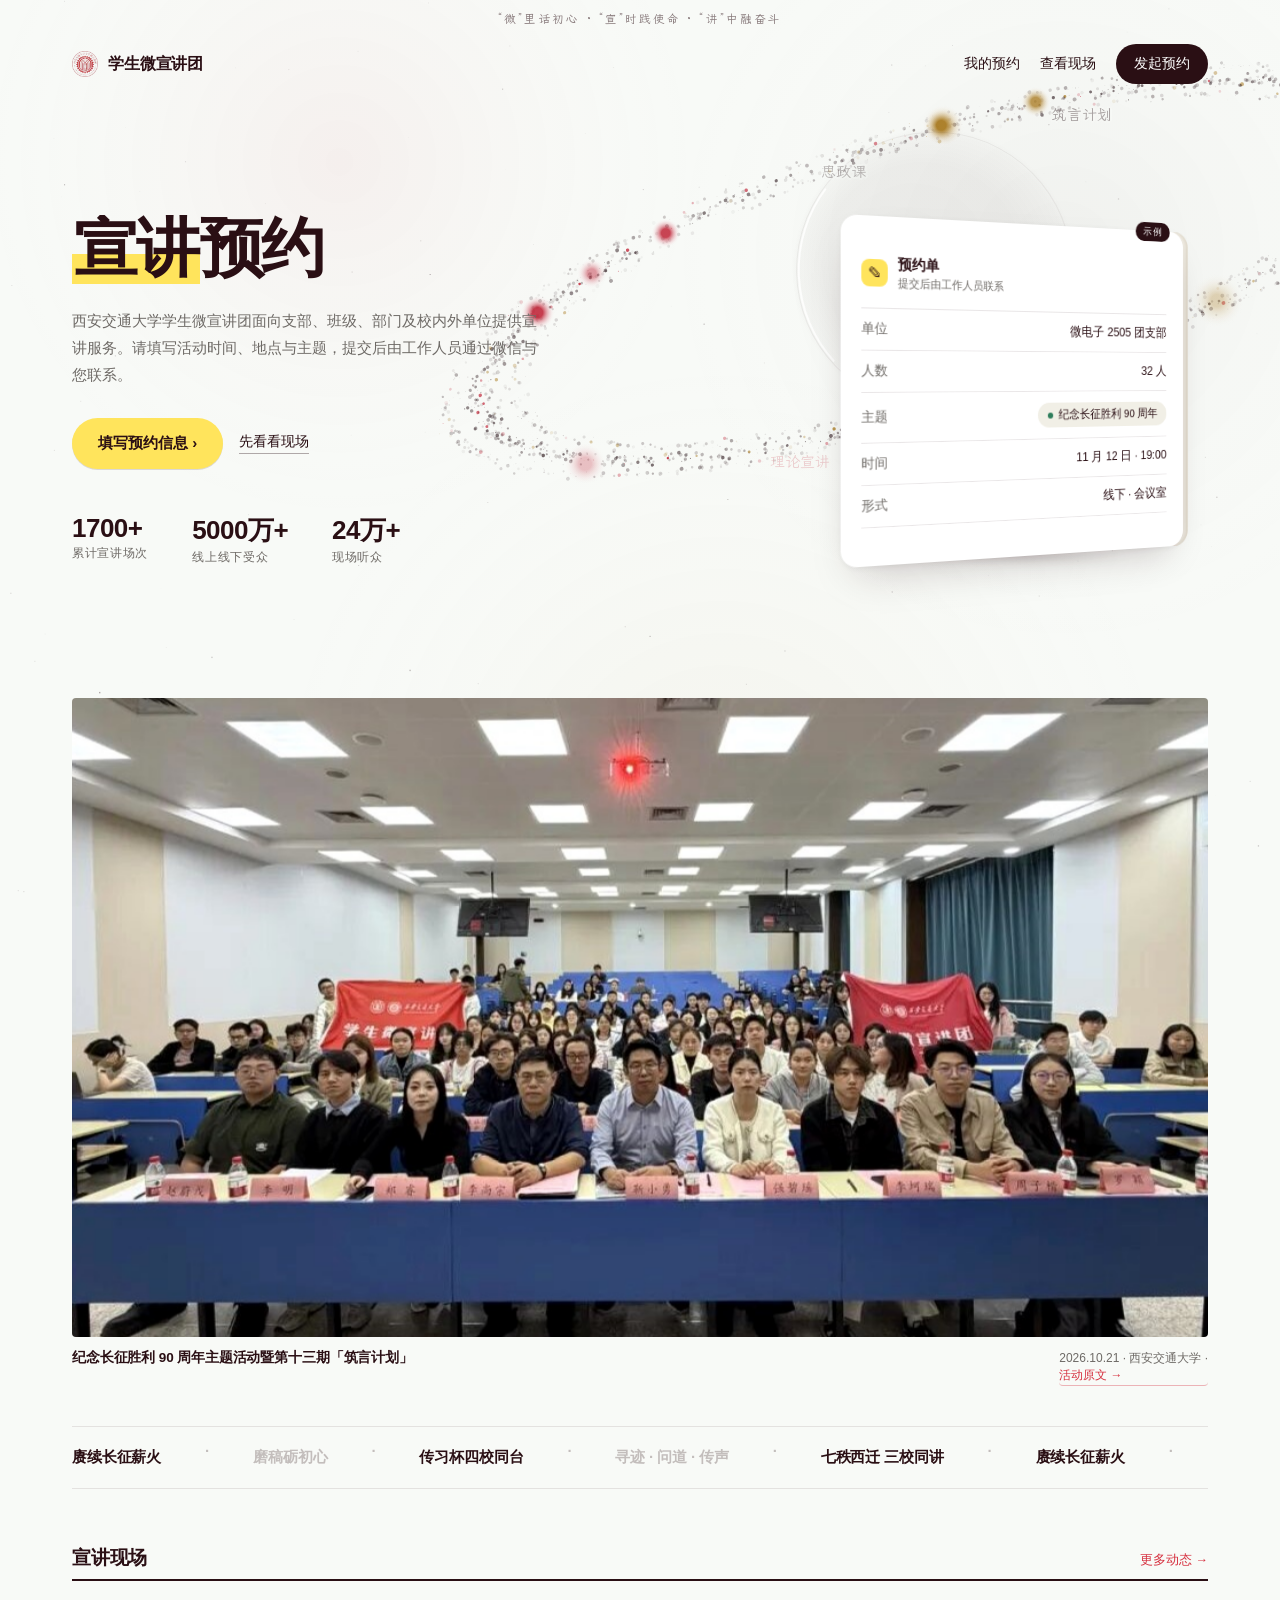
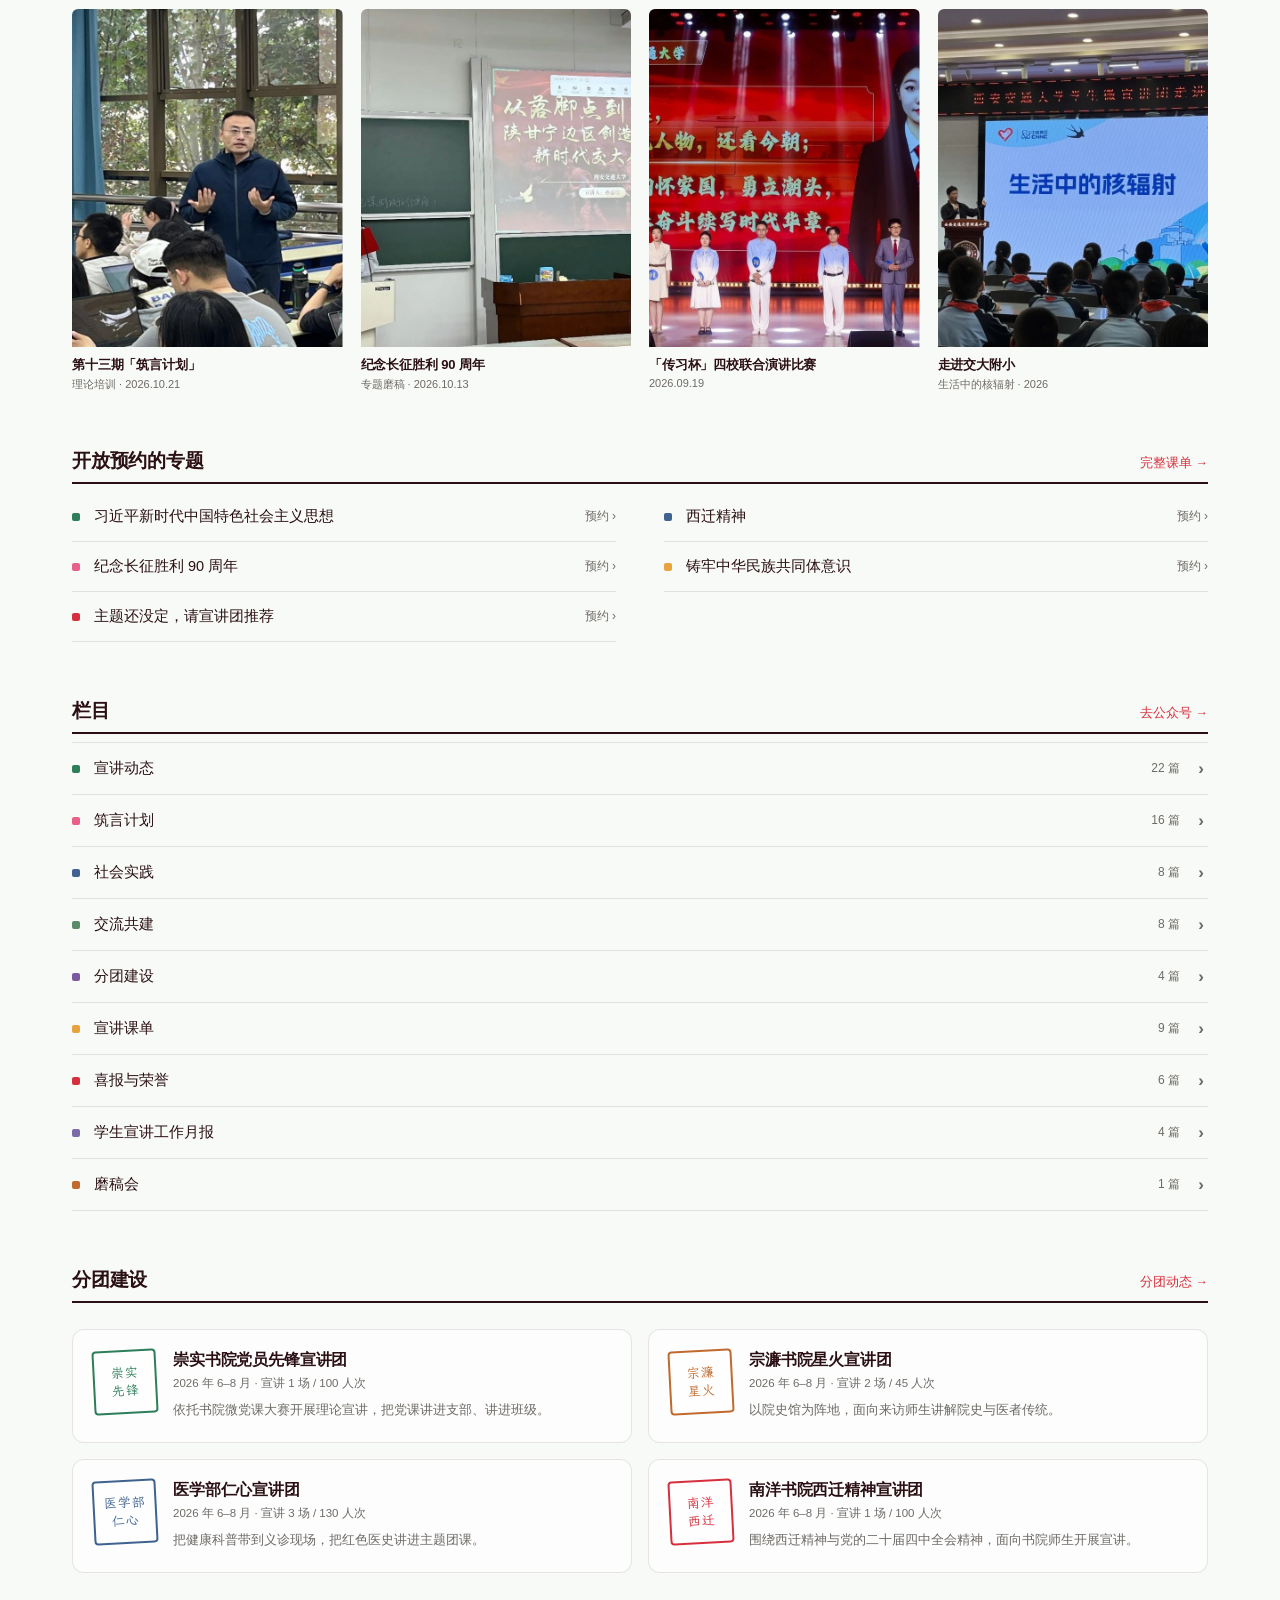
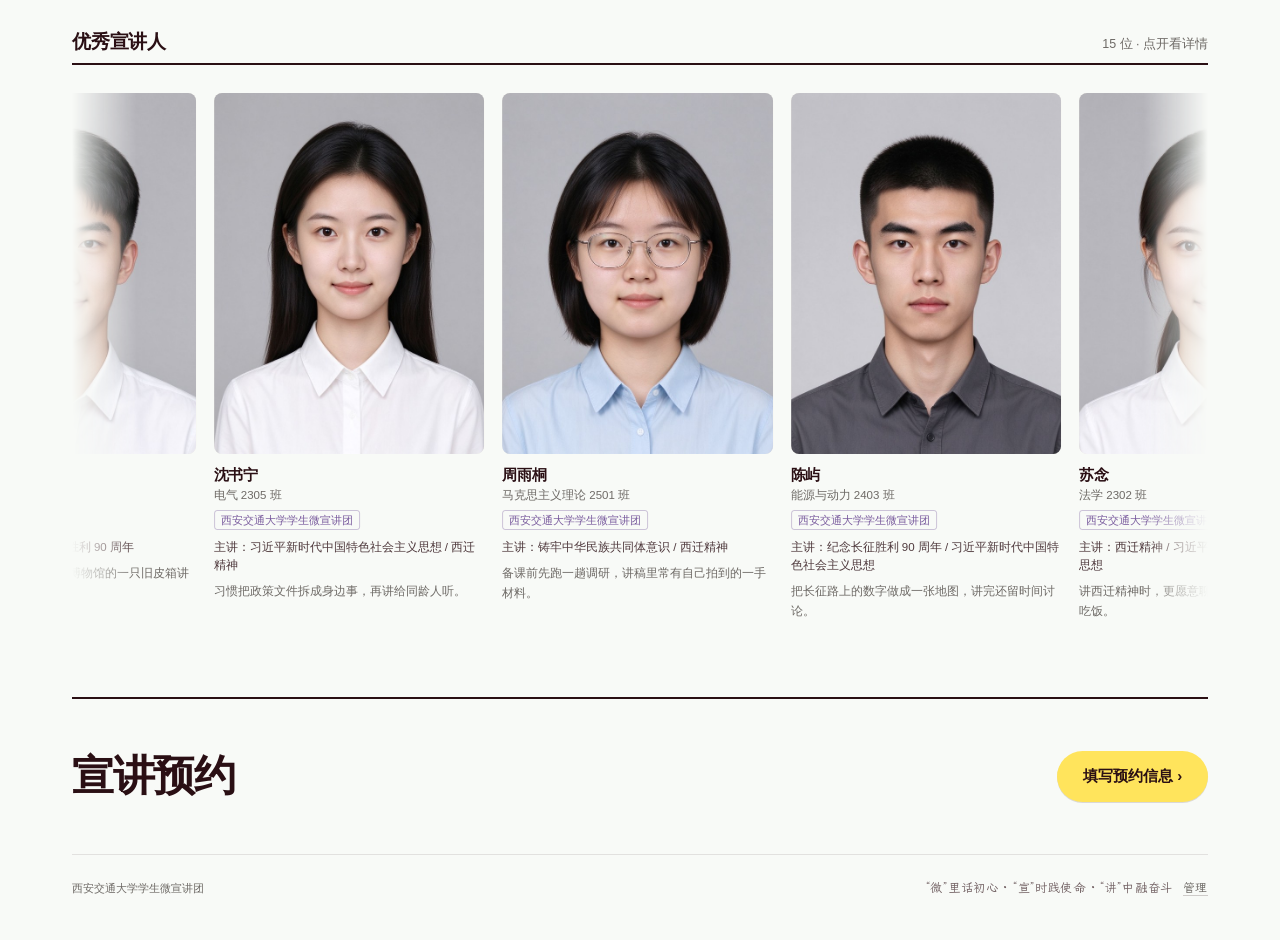
==== index.html @ e6eabc06 "标题“宣讲”加荧光笔；数据换成成立以来：1700+场/5000万+人次/24万+现场" ====
<!DOCTYPE html>
<html lang="zh-CN">
<head>
<meta charset="utf-8">
<meta name="viewport" content="width=device-width,initial-scale=1,viewport-fit=cover">
<meta http-equiv="Cache-Control" content="no-cache, no-store, must-revalidate">
<meta http-equiv="Pragma" content="no-cache">
<title>学生微宣讲团 · 预约宣讲</title>
<meta name="description" content="西安交通大学学生微宣讲团宣讲预约。面向支部、班级、部门及校内外单位提供宣讲服务。">
<style>
@font-face{font-family:'LXGW';src:url('assets/fonts/lxgw-subset.woff2') format('woff2');font-display:swap}
:root{
  --bg:#F8FAF7; --ink:#2A0F14; --muted:#6E6A66; --line:rgba(42,15,20,.10);
  --mark:#FFE45C; --accent:#D6303F; --card:#FFFFFF;
  --sans:"HarmonyOS Sans SC","PingFang SC","Microsoft YaHei",sans-serif;
  --serif:'LXGW',"Source Han Serif SC",serif;
}
*{box-sizing:border-box;margin:0;padding:0}
html{-webkit-text-size-adjust:100%}
body{
  background:var(--bg);color:var(--ink);font-family:var(--sans);-webkit-font-smoothing:antialiased;overflow-x:hidden;
}
a{color:inherit}
.wrap{max-width:1200px;margin:0 auto;padding:0 32px}
button{font-family:inherit}

/* ── 顶栏 ── */
.topline{display:flex;justify-content:center;padding:12px 0 0;font-family:var(--serif);
  font-size:11.5px;letter-spacing:.18em;color:rgba(42,15,20,.55)}
.nav{display:flex;align-items:center;gap:30px;padding:18px 0 22px}
.brand{display:flex;align-items:center;gap:10px;font-size:16px;font-weight:700;letter-spacing:-.01em}
.brand img{width:26px;height:26px}
.links{display:flex;gap:22px;font-size:13.5px}
.links a{display:flex;align-items:center;gap:7px;text-decoration:none;opacity:.86;transition:opacity .2s}
.links a:hover{opacity:1}
.links i{width:9px;height:9px;border-radius:2px;display:block}
.c1 i{background:#2E7D5B}.c2 i{background:#3F628F}.c3 i{background:#E85F8A}.c4 i{background:#E8A33F}
.nav .right{margin-left:auto;display:flex;align-items:center;gap:20px}
.nav .right a{font-size:13.5px;text-decoration:none}
.nav .mine{border:0;background:none;font-size:13.5px;cursor:pointer;padding:0;color:var(--ink)}
.nav .book{background:var(--ink);color:#fff;padding:11px 18px;border-radius:999px;font-weight:500;border:0;font-size:13.5px;cursor:pointer}

/* ── 首屏 ── */
.hero{display:grid;grid-template-columns:1fr 372px;gap:60px;align-items:center;padding:34px 0 24px;min-height:62vh}
h1{font-size:64px;line-height:1.06;font-weight:700;letter-spacing:-.035em}
h1 mark{background:linear-gradient(180deg,transparent 58%,var(--mark) 58%);color:inherit;padding:0 2px}
.lede{margin-top:24px;font-size:15px;line-height:1.8;color:var(--muted);max-width:31em}
.acts{display:flex;align-items:center;gap:16px;margin-top:30px}
.btn-p{background:var(--mark);color:var(--ink);border:0;font-size:15px;font-weight:600;padding:16px 26px;border-radius:999px;cursor:pointer;box-shadow:0 1px 0 rgba(42,15,20,.14);transition:transform .2s,box-shadow .2s}
.btn-p:hover{transform:translateY(-1px);box-shadow:0 6px 16px -8px rgba(42,15,20,.5)}
.btn-s{font-size:14px;text-decoration:none;border-bottom:1px solid rgba(42,15,20,.35);padding-bottom:2px}
.stats{display:flex;gap:44px;margin-top:44px}
.stats b{display:block;font-size:26px;font-weight:700;letter-spacing:-.02em;font-variant-numeric:tabular-nums}
.stats span{display:block;font-size:11.5px;color:var(--muted);letter-spacing:.06em;margin-top:2px}

/* 示例预约单：360° 翻面 */
.ticket-stage{position:relative;perspective:1200px;perspective-origin:50% 45%;height:332px;cursor:grab;user-select:none;-webkit-user-select:none;touch-action:pan-y}
.ticket-stage::after{content:'';position:absolute;left:10%;right:10%;bottom:-12px;height:24px;border-radius:50%;
  background:radial-gradient(50% 50% at 50% 50%, rgba(42,15,20,.16), rgba(42,15,20,0) 72%);
  filter:blur(4px);z-index:-1;animation:shadow-breathe 6s ease-in-out infinite}
@keyframes shadow-breathe{0%,100%{transform:scaleX(1);opacity:.75}50%{transform:scaleX(.9);opacity:.55}}
.flip{position:relative;width:100%;height:100%;transform-style:preserve-3d;will-change:transform;
  animation:none}
@keyframes spin{
  from{transform:rotateY(0deg)}
  to{transform:rotateY(360deg)}
}
.ticket{background:var(--card);border-radius:16px;padding:20px;box-shadow:0 18px 40px -18px rgba(42,15,20,.28),0 2px 6px rgba(42,15,20,.06),2px 0 0 #F1EDE4,4px 0 0 #EAE5DA,6px 0 0 #E3DDD0;transform:rotate(-1.2deg);animation:float 6s ease-in-out infinite;position:relative}
.flip .ticket.face{position:absolute;inset:0;height:100%;display:flex;flex-direction:column;justify-content:center;
  transform:none;animation:none;overflow:visible;backface-visibility:hidden;-webkit-backface-visibility:hidden}
.flip .face.front{transform:rotateY(0deg) translateZ(1px)}
.flip .face.back{transform:rotateY(180deg) translateZ(1px);padding-bottom:0}
.flip .face.back .hd .dot{background:#E7F1EA;color:#2F6047}
.namecard{display:flex;gap:15px;align-items:center;margin-top:14px}
.namecard .nphoto{width:100px;height:132px;border-radius:4px;flex:none;background:#EDEAE1 url('assets/img/speakers/s01.jpg') center/cover no-repeat;box-shadow:0 0 0 1px rgba(42,15,20,.08)}
.namecard .ninfo{min-width:0}
.namecard .ninfo b{display:block;font-size:21px;font-weight:700;letter-spacing:-.01em}
.namecard .ninfo em{display:block;font-style:normal;font-size:11px;color:var(--muted);margin-top:5px;line-height:1.5}
.namecard .ninfo .mj{display:block;font-size:11px;color:var(--muted);margin-top:2px}
.namecard .ninfo .nt{font-size:11.5px;line-height:1.6;margin-top:9px;color:var(--ink);opacity:.8}
.namecard .ninfo .nw{font-size:11px;color:var(--accent);margin-top:7px;letter-spacing:.02em}
@keyframes float{0%,100%{transform:rotate(-1.2deg) translateY(0)}50%{transform:rotate(-1.2deg) translateY(-9px)}}
.ticket .badge{position:absolute;top:-9px;right:16px;background:var(--ink);color:#fff;font-size:10px;letter-spacing:.14em;padding:3px 9px;border-radius:999px}
.ticket .hd{display:flex;align-items:center;gap:10px}
.ticket .hd .dot{width:26px;height:26px;border-radius:8px;background:var(--mark);display:flex;align-items:center;justify-content:center;font-size:13px}
.ticket .hd b{font-size:14px;font-weight:600}
.ticket .hd em{font-style:normal;font-size:10.5px;color:var(--muted);display:block;margin-top:2px}
.tk{display:flex;align-items:center;justify-content:space-between;padding:11px 0;border-bottom:1px solid var(--line);font-size:12.5px}
.hd + .tk{margin-top:16px;border-top:1px solid var(--line)}
.tk .k{color:var(--muted);width:56px;flex:none}
.tk .v{flex:1;display:flex;justify-content:flex-end;text-align:right}
.chip{display:inline-flex;align-items:center;gap:6px;background:#F1EFE6;border-radius:999px;padding:5px 11px;font-size:11.5px}
.chip i{width:6px;height:6px;border-radius:50%;background:#2E7D5B}

/* ── 合照大图 ── */
.cover{margin:34px 0 0;position:relative}
.cover a{display:block;text-decoration:none;color:inherit;position:relative;cursor:pointer;overflow:hidden;border-radius:4px;transform:translateZ(0)}
.cover img{width:100%;aspect-ratio:16/9;object-fit:cover;display:block;border-radius:4px;background:#e9ece8;transition:opacity .25s}
.cover a:hover img{opacity:.94}
.cover .cap{display:flex;justify-content:space-between;align-items:baseline;gap:16px;margin-top:12px;font-size:12px;color:var(--muted)}
.cover .cap b{font-size:13.5px;font-weight:600;color:var(--ink);letter-spacing:-.01em}
.cover .cap-link{color:var(--accent);text-decoration:none;border-bottom:1px solid rgba(214,48,63,.35);padding-bottom:1px}
.cover .cap-link:hover{border-bottom-color:var(--accent)}

/* ── 跑马灯 ── */
.ticker{border-top:1px solid var(--line);border-bottom:1px solid var(--line);overflow:hidden;padding:15px 0;margin-top:40px;background:rgba(248,250,247,.6)}
.ticker .t{display:flex;gap:44px;width:max-content;white-space:nowrap;animation:run 30s linear infinite}
.ticker a,.ticker span{font-size:15px;font-weight:600;letter-spacing:-.01em;color:rgba(42,15,20,.26);text-decoration:none}
.ticker a{display:inline-block;padding:6px 0}
.ticker a.hl,.ticker span.hl{color:var(--ink)}
.ticker a:hover{color:var(--accent)}
@keyframes run{to{transform:translateX(-50%)}}
@media (prefers-reduced-motion:reduce){.ticker .t,.ticket,.ticket-stage::after,.flip{animation:none}}

/* ── 现场 ── */
.sec{padding:56px 0 0}
.sec-hd{display:flex;justify-content:space-between;align-items:baseline;border-bottom:2px solid var(--ink);padding-bottom:10px}
.sec-hd h2{font-size:19px;font-weight:700;letter-spacing:-.01em}
.sec-hd a{font-size:12.5px;color:var(--accent);text-decoration:none}
.band{display:grid;grid-template-columns:repeat(4,1fr);gap:18px;margin-top:26px}
.band figure{position:relative;overflow:hidden;border-radius:6px}
.band figure a{display:block;text-decoration:none;color:inherit;cursor:pointer}
.band img{width:100%;aspect-ratio:4/5;object-fit:cover;display:block;transition:transform .8s cubic-bezier(.2,.7,.2,1)}
.band figure:hover img{transform:scale(1.04)}
.band figcaption{font-size:11px;color:var(--muted);margin-top:9px;display:flex;flex-direction:column;gap:3px;align-items:flex-start}
.band figcaption b{font-size:13px;font-weight:600;letter-spacing:-.01em;color:var(--ink)}

/* ── 栏目 ── */
.rlist{display:grid;grid-template-columns:1fr 1fr;gap:0 48px;margin-top:6px}

/* 栏目手风琴 */
.cols{margin-top:6px;border-top:1px solid var(--line)}
.col{border-bottom:1px solid var(--line)}
.col summary{display:flex;align-items:center;gap:14px;padding:16px 0;cursor:pointer;list-style:none;font-size:14.5px}
.col summary::-webkit-details-marker{display:none}
.col summary i{width:8px;height:8px;border-radius:2px;flex:none}
.col summary em{margin-left:auto;font-style:normal;font-size:12px;color:var(--muted);font-variant-numeric:tabular-nums}
.col summary .ar{font-size:17px;color:var(--muted);transition:transform .25s;width:14px;text-align:center;line-height:1}
.col[open] summary .ar{transform:rotate(90deg)}
.col[open] summary{font-weight:700}
.col summary:hover{color:#000}
.arts{display:grid;grid-template-columns:1fr 1fr;gap:0 44px;padding:2px 0 16px}
.art{display:flex;gap:12px;padding:8px 0;text-decoration:none;color:var(--muted);font-size:13px;line-height:1.55;border-bottom:1px solid rgba(42,15,20,.05)}
.art .ad{flex:none;width:72px;font-size:12px;color:#A9A29C;font-variant-numeric:tabular-nums;padding-top:1px}
.art .at{flex:1}
.art:hover .at{color:var(--ink);text-decoration:underline;text-underline-offset:2px}
.row{display:flex;align-items:center;gap:14px;padding:15px 0;border-bottom:1px solid var(--line);text-decoration:none;font-size:14.5px}
.row i{width:8px;height:8px;border-radius:2px;display:block;flex:none}
.row .c{margin-left:auto;font-size:12px;color:var(--muted);font-variant-numeric:tabular-nums}
.row:hover{border-bottom-color:var(--ink)}

/* ── 分团建设 ── */
.hd-note{font-size:12.5px;color:var(--muted)}
.br-grid{display:grid;grid-template-columns:1fr 1fr;gap:16px;margin-top:24px}
.br{display:flex;gap:16px;align-items:flex-start;border:1px solid var(--line);border-radius:12px;background:rgba(255,255,255,.62);
  padding:20px;text-decoration:none;color:inherit;transition:border-color .25s,transform .25s,background .25s;
  font-family:inherit;text-align:left;width:100%;cursor:pointer}
.br:hover{border-color:rgba(42,15,20,.3);transform:translateY(-2px);background:#fff}
.br-seal{flex:none;width:64px;height:64px;border:2px solid var(--c,#9E1B22);border-radius:4px;color:var(--c,#9E1B22);
  display:flex;align-items:center;justify-content:center;text-align:center;font-family:'LXGW',serif;font-size:13px;line-height:1.35;
  letter-spacing:.06em;transform:rotate(-3deg);background:rgba(255,255,255,.5)}
.br-main{min-width:0}
.br-main b{display:block;font-size:15.5px;letter-spacing:-.01em}
.br-main em{display:block;font-style:normal;font-size:11.5px;color:var(--muted);margin-top:5px;font-variant-numeric:tabular-nums}
.br-main p{font-size:12.5px;color:var(--muted);line-height:1.75;margin-top:9px}

/* ── 优秀宣讲人 ── */
.spk-box{overflow:hidden;margin-top:24px;padding:2px 0 6px;cursor:grab;user-select:none;-webkit-user-select:none;touch-action:pan-y;
  -webkit-mask-image:linear-gradient(90deg,transparent 0,#000 64px,#000 calc(100% - 64px),transparent 100%);
          mask-image:linear-gradient(90deg,transparent 0,#000 64px,#000 calc(100% - 64px),transparent 100%)}
.spk-box:active{cursor:grabbing}
.spk-track{display:flex;gap:18px;will-change:transform}
.spk{flex:0 0 calc((100% - 54px)/4);min-width:0;cursor:pointer;text-align:left;border:0;background:none;padding:0;font-family:inherit;color:inherit;display:flex;flex-direction:column;align-items:flex-start}
.spk .ph{display:block;width:100%;overflow:hidden;border-radius:8px;background:#EDEAE1;aspect-ratio:3/4}
.spk .ph img{width:100%;height:100%;object-fit:cover;display:block;transition:transform .6s cubic-bezier(.16,1,.3,1),filter .3s;filter:saturate(.94);pointer-events:none;-webkit-user-drag:none}
.spk:hover .ph img{transform:scale(1.035)}
.spk .nm{width:100%;font-size:15px;font-weight:700;margin-top:12px;letter-spacing:-.01em}
.spk .mj{width:100%;font-size:11.5px;color:var(--muted);margin-top:3px}
.spk .og{align-self:flex-start;display:inline-block;font-size:10.5px;color:#7A5C9E;border:1px solid rgba(122,92,158,.35);
  border-radius:3px;padding:2px 6px;margin-top:7px;line-height:1.4}
.spk .tp{width:100%;font-size:11.5px;color:var(--ink);margin-top:9px;line-height:1.55;opacity:.82}
.spk .bio{width:100%;font-size:11.5px;color:var(--muted);line-height:1.7;margin-top:7px;display:-webkit-box;-webkit-line-clamp:2;-webkit-box-orient:vertical;overflow:hidden}
.spk-more{display:flex;align-items:center;gap:6px;margin-top:12px}
.spk-more .bar{flex:1;height:2px;background:rgba(42,15,20,.1);overflow:hidden}
.spk-more .bar i{display:block;height:100%;width:25%;background:var(--accent);transition:width .4s,transform .4s}

/* 宣讲人详情 */
.spk-detail{display:grid;grid-template-columns:168px 1fr;gap:20px;align-items:start}
.spk-detail .pic{width:100%;aspect-ratio:3/4;object-fit:cover;border-radius:8px;background:#EDEAE1}
.spk-detail h4{font-size:19px;font-weight:700;letter-spacing:-.01em}
.spk-detail .sub{font-size:12px;color:var(--muted);margin-top:5px}
.spk-detail .orgline{display:inline-block;font-size:11px;color:#7A5C9E;border:1px solid rgba(122,92,158,.35);border-radius:3px;padding:2px 7px;margin-top:8px}
.spk-detail p{font-size:13px;line-height:1.85;color:var(--muted);margin-top:12px}
.spk-detail .tk-list{margin-top:14px;border-top:1px solid var(--line)}
.spk-detail .tk-list div{display:flex;gap:10px;padding:9px 0;border-bottom:1px solid var(--line);font-size:13px}
.spk-detail .tk-list span{color:var(--muted);flex:none}
.spk-detail .go{width:100%;margin-top:16px;background:var(--ink);color:#fff;border:0;border-radius:9px;padding:13px;font-size:14px;font-weight:600;cursor:pointer}
.spk-detail .fine2{font-size:11px;color:var(--muted);margin-top:9px;line-height:1.7}

/* 分团详情 */
.br-detail .br-detail-hd{display:flex;gap:14px;align-items:center}
.br-detail h4{font-size:19px;font-weight:700;letter-spacing:-.01em}
.br-detail .sub{font-size:12px;color:var(--muted);margin-top:4px}
.bd-stats{display:flex;gap:34px;margin:18px 0;padding:14px 0;border-top:1px solid var(--line);border-bottom:1px solid var(--line)}
.bd-stats b{font-size:24px;font-weight:700;letter-spacing:-.02em}
.bd-stats span{font-size:11.5px;color:var(--muted);margin-left:5px}
.br-detail p{font-size:13px;line-height:1.85;color:var(--muted);margin-top:12px}
.br-detail .tk-list{margin-top:14px;border-top:1px solid var(--line)}
.br-detail .tk-list div{display:flex;gap:12px;padding:10px 0;border-bottom:1px solid var(--line);font-size:13px;line-height:1.6}
.br-detail .tk-list span{color:var(--muted);flex:none;width:64px}
.br-detail .go{display:block;text-align:center;width:100%;margin-top:16px;background:var(--ink);color:#fff;border:0;border-radius:9px;padding:13px;font-size:14px;font-weight:600;cursor:pointer;text-decoration:none}

/* ── 结尾 ── */
.cta{margin:70px 0 0;padding:52px 0;border-top:2px solid var(--ink);display:flex;align-items:center;justify-content:space-between;gap:30px}
.cta h3{font-size:42px;line-height:1.15;font-weight:700;letter-spacing:-.03em}
.foot{display:flex;justify-content:space-between;padding:26px 0 44px;font-size:11px;color:var(--muted);border-top:1px solid var(--line)}
.foot .slogan-line{font-family:'LXGW',"Source Han Serif SC",serif;font-size:12px;color:rgba(42,15,20,.66);letter-spacing:.06em}
.foot .adm{color:var(--muted);text-decoration:none;border-bottom:1px solid rgba(42,15,20,.2)}
.foot .adm:hover{color:var(--ink)}

/* ── 弹窗 ── */
.mask{position:fixed;inset:0;background:rgba(24,18,16,.42);backdrop-filter:blur(3px);z-index:100;display:none;align-items:center;justify-content:center;padding:24px}
.mask.on{display:flex}
.panel{background:var(--card);border-radius:18px;width:100%;max-width:540px;max-height:calc(100vh - 48px);overflow:auto;box-shadow:0 30px 80px -30px rgba(0,0,0,.5);position:relative}
.panel-hd{display:flex;align-items:flex-start;gap:12px;padding:24px 24px 0}
.panel-hd h3{font-size:20px;font-weight:700;letter-spacing:-.02em}
.panel-hd p{font-size:12px;color:var(--muted);margin-top:5px;line-height:1.6}
.panel-hd .x{margin-left:auto;border:0;background:#F1EFE6;width:30px;height:30px;border-radius:50%;cursor:pointer;font-size:15px;line-height:1;color:var(--ink);flex:none}
.panel-bd{padding:20px 24px 24px}

.field{margin-bottom:15px}
.field label{display:block;font-size:12.5px;font-weight:600;margin-bottom:6px}
.field label .req{color:var(--accent)}
.field input,.field select,.field textarea{
  width:100%;border:1px solid rgba(42,15,20,.16);border-radius:9px;padding:11px 12px;font-size:14px;font-family:inherit;background:#FDFDFB;color:var(--ink);
}
.field input:focus,.field select:focus,.field textarea:focus{outline:2px solid rgba(255,228,92,.9);outline-offset:1px;border-color:rgba(42,15,20,.3)}
.field textarea{resize:vertical;min-height:64px}
.field .hint{font-size:11px;color:var(--muted);margin-top:5px}
.field .err{font-size:11.5px;color:var(--accent);margin-top:5px;display:none}
.field.bad input,.field.bad select{border-color:var(--accent);background:#FEF6F6}
.field.bad .err{display:block}
.two{display:grid;grid-template-columns:1fr 1fr;gap:12px}
.radios{display:flex;gap:10px}
.radios label{flex:1;border:1px solid rgba(42,15,20,.16);border-radius:9px;padding:10px;font-size:13.5px;text-align:center;cursor:pointer;font-weight:400;margin:0}
.radios input{display:none}
.radios input:checked+span{font-weight:700}
.radios label:has(input:checked){border-color:var(--ink);background:#FFFDF2}
.submit{width:100%;background:var(--ink);color:#fff;border:0;border-radius:10px;padding:14px;font-size:15px;font-weight:600;cursor:pointer;margin-top:6px}
.submit:hover{opacity:.92}
.fine{font-size:11px;color:var(--muted);margin-top:10px;line-height:1.7}

/* 成功页 */
.done{text-align:center;padding:8px 0 4px}
.done .ok{width:52px;height:52px;border-radius:50%;background:#2E7D5B;color:#fff;display:flex;align-items:center;justify-content:center;font-size:24px;margin:0 auto 14px}
.done h3{font-size:19px;font-weight:700}
.done .no{margin:16px 0 4px;font-family:ui-monospace,Menlo,Consolas,monospace;font-size:20px;letter-spacing:.06em;background:#FBF7E6;border:1px dashed rgba(42,15,20,.25);border-radius:10px;padding:12px}
.done .tip{font-size:12px;color:var(--muted);line-height:1.8;margin-top:12px;text-align:left}
.done .btns{display:flex;gap:10px;margin-top:18px}
.done .btns button{flex:1;border-radius:10px;padding:12px;font-size:14px;cursor:pointer;border:1px solid rgba(42,15,20,.16);background:#fff;color:var(--ink)}
.done .btns .dark{background:var(--ink);color:#fff;border-color:var(--ink)}

/* 我的预约 */
.mlist{display:flex;flex-direction:column;gap:10px}
.mitem{border:1px solid var(--line);border-radius:12px;padding:14px}
.mitem .top{display:flex;align-items:center;gap:10px}
.mitem .no{font-family:ui-monospace,Menlo,Consolas,monospace;font-size:11.5px;color:var(--muted)}
.mitem .st{margin-left:auto;font-size:11px;background:#FBF1DC;color:#9A6B12;padding:3px 9px;border-radius:999px}
.mitem .t{font-size:14.5px;font-weight:600;margin-top:7px}
.mitem .m{font-size:12px;color:var(--muted);margin-top:5px;line-height:1.7}
.mitem .del{margin-top:10px;border:0;background:none;color:var(--accent);font-size:12px;cursor:pointer;padding:0}
.empty{text-align:center;color:var(--muted);font-size:13px;padding:34px 0 26px;line-height:1.9}

/* ── 响应式 ── */
@media (max-width:900px){
  .wrap{padding:0 20px}
  .topline{font-size:10px;padding-top:10px;letter-spacing:.1em}
  .nav{padding:12px 0 16px;gap:12px}
  .links{display:none}
  .nav .right{gap:14px}
  .nav .right .see{display:none}
  .hero{grid-template-columns:1fr;gap:34px;padding:26px 0 10px;min-height:0}
  h1{font-size:36px;letter-spacing:-.02em}
  .lede{font-size:13.5px;margin-top:16px}
  .acts{margin-top:22px}
  .btn-p{flex:1;padding:14px 22px;font-size:14px}
  .btn-s{flex:none}
  .stats{gap:26px;margin-top:30px}
  .stats b{font-size:20px}
  .ticket{transform:none;animation:none}
  .ticket-stage{height:auto;perspective:1100px;perspective-origin:50% 45%}
  .flip{animation:none;height:auto}
  .flip .ticket.face{position:absolute;height:100%;overflow:hidden;
    backface-visibility:hidden;-webkit-backface-visibility:hidden}
  .flip .face.front{position:relative;height:auto;inset:auto}
  .flip .face.back{display:flex}
  .ticket .badge{position:static;display:inline-block;margin-bottom:10px}
  .cover img{aspect-ratio:4/3;border-radius:3px}
  .cover .cap{flex-direction:column;gap:4px}
  .js .cover img{transform:none!important}
  .foot{flex-direction:column;align-items:flex-start;gap:9px;padding:22px 0 38px;font-size:11px;line-height:1.7}
  .foot .slogan-line{font-size:11px;line-height:1.9;letter-spacing:.03em}
  .band{grid-template-columns:1fr 1fr;gap:12px 10px}
  .band img{aspect-ratio:1/1}
  .rlist{grid-template-columns:1fr;gap:0}
  .arts{grid-template-columns:1fr;gap:0;padding-bottom:12px}
  .art .ad{width:66px;font-size:11px}
  .col summary{padding:15px 0;font-size:14px}
  .cta{flex-direction:column;align-items:flex-start;padding:36px 0;margin-top:40px}
  .cta h3{font-size:27px}
  .sec{padding-top:40px}
  .br-grid{grid-template-columns:1fr;gap:10px}
  .br{padding:15px;gap:13px}
  .br-seal{width:52px;height:52px;font-size:11px}
  .br-main b{font-size:14px}
  .spk-box{overflow-x:auto;overflow-y:hidden;scroll-snap-type:x mandatory;-webkit-overflow-scrolling:touch;
    touch-action:pan-x pan-y;scrollbar-width:none;-webkit-mask-image:none;mask-image:none}
  .spk-box::-webkit-scrollbar{display:none}
  .spk-track{transform:none!important;will-change:auto;gap:12px}
  .spk{flex:0 0 100%;scroll-snap-align:start}
  .spk[data-dupe]{display:none}
  .spk .ph{aspect-ratio:4/5}
  .spk-detail{grid-template-columns:104px 1fr;gap:14px}
  .spk-detail h4{font-size:17px}
  .mask{padding:0;align-items:flex-end}
  .panel{max-width:none;max-height:94vh;border-radius:18px 18px 0 0}
  .panel-hd{padding:20px 20px 0}
  .panel-bd{padding:18px 20px 28px}
}
</style>
<script>document.documentElement.className+=' js js-arm';setTimeout(function(){document.documentElement.classList.remove('js-arm')},2400);</script>
<link rel="preload" as="image" href="assets/img/speakers/s01.jpg">
<link rel="stylesheet" href="assets/motion.css?v=20261105f">
</head>
<body>

<div class="wrap">

  <div class="topline"><span>“微”里话初心 · “宣”时践使命 · “讲”中融奋斗</span></div>

  <nav class="nav">
    <div class="brand"><img src="assets/img/logo-mark.png" alt="">学生微宣讲团</div>
    <div class="right">
      <button class="mine" id="btnMine">我的预约</button>
      <a class="see" href="#scenes">查看现场</a>
      <button class="book" id="btnBookTop">发起预约</button>
    </div>
  </nav>

  <section class="hero">
    <div>
      <h1><span class="ln"><span><mark>宣讲</mark>预约</span></span></h1>
      <p class="lede">西安交通大学学生微宣讲团面向支部、班级、部门及校内外单位提供宣讲服务。请填写活动时间、地点与主题，提交后由工作人员通过微信与您联系。</p>
      <div class="acts">
        <button class="btn-p" id="btnBookHero">填写预约信息 ›</button>
        <a class="btn-s" href="#scenes">先看看现场</a>
      </div>
      <div class="stats">
        <div><b>1700+</b><span>累计宣讲场次</span></div>
        <div><b>5000万+</b><span>线上线下受众</span></div>
        <div><b>24万+</b><span>现场听众</span></div>
      </div>
    </div>

    <div class="ticket-stage" aria-hidden="true">
      <div class="flip">
        <div class="ticket face front">
          <span class="badge">示例</span>
          <div class="hd"><div class="dot">✎</div><div><b>预约单</b><em>提交后由工作人员联系</em></div></div>
          <div class="tk"><span class="k">单位</span><span class="v">微电子 2505 团支部</span></div>
          <div class="tk"><span class="k">人数</span><span class="v">32 人</span></div>
          <div class="tk"><span class="k">主题</span><span class="v"><span class="chip"><i></i>纪念长征胜利 90 周年</span></span></div>
          <div class="tk"><span class="k">时间</span><span class="v">11 月 12 日 · 19:00</span></div>
          <div class="tk"><span class="k">形式</span><span class="v">线下 · 会议室</span></div>
        </div>

        <div class="ticket face back">
          <span class="badge">名片</span>
          <div class="hd"><div class="dot">✎</div><div><b>宣讲人</b><em>预约后由团里统一指派</em></div></div>
          <div class="namecard">
            <div class="nphoto" role="img" aria-label="林知远证件照"></div>
            <div class="ninfo">
              <b>林知远</b>
              <em>西安交通大学学生微宣讲团</em>
              <span class="mj">微电子 2402 班</span>
              <div class="nt">主讲：西迁精神 · 纪念长征胜利 90 周年</div>
              <div class="nw">微信 linzhiyuan_2024</div>
            </div>
          </div>
        </div>
      </div>
    </div>
  </section>

  <figure class="cover" id="cover">
    <a href="https://mp.weixin.qq.com/s/18HNmhEr6WqT4qnxrZgYKw" target="_blank" rel="noopener">
      <img src="assets/img/hero-team.jpg" alt="纪念长征胜利90周年主题活动暨第十三期筑言计划现场合影">
    </a>
    <figcaption class="cap">
      <b>纪念长征胜利 90 周年主题活动暨第十三期「筑言计划」</b>
      <span>2026.10.21 · 西安交通大学 · <a class="cap-link" href="https://mp.weixin.qq.com/s/18HNmhEr6WqT4qnxrZgYKw" target="_blank" rel="noopener">活动原文 →</a></span>
    </figcaption>
  </figure>

  <div class="ticker"><div class="t">
    <a class="hl" href="https://mp.weixin.qq.com/s/18HNmhEr6WqT4qnxrZgYKw" target="_blank" rel="noopener">赓续长征薪火</a><span>·</span><a href="https://mp.weixin.qq.com/s/984aRran-f5mQDClnLPmSw" target="_blank" rel="noopener">磨稿砺初心</a><span>·</span><a class="hl" href="https://mp.weixin.qq.com/s/txKdNRFmcWIDp7nryoi8cA" target="_blank" rel="noopener">传习杯四校同台</a><span>·</span><a href="https://weixin.sogou.com/weixin?type=2&query=%E5%AF%BB%E8%BF%B9%C2%B7%E9%97%AE%E9%81%93%C2%B7%E4%BC%A0%E5%A3%B0%EF%BD%9C2026%E5%B9%B4%E6%9A%91%E6%9C%9F%E7%A4%BE%E4%BC%9A%E5%AE%9E%E8%B7%B5%E7%BA%AA%E5%AE%9E" target="_blank" rel="noopener">寻迹 · 问道 · 传声</a><span>·</span><a class="hl" href="https://mp.weixin.qq.com/s/VCMx_W-KeptHHGKtvDqIFw" target="_blank" rel="noopener">七秩西迁 三校同讲</a><span>·</span>
    <a class="hl" tabindex="-1" aria-hidden="true" href="https://mp.weixin.qq.com/s/18HNmhEr6WqT4qnxrZgYKw" target="_blank" rel="noopener">赓续长征薪火</a><span>·</span><a tabindex="-1" aria-hidden="true" href="https://mp.weixin.qq.com/s/984aRran-f5mQDClnLPmSw" target="_blank" rel="noopener">磨稿砺初心</a><span>·</span><a class="hl" tabindex="-1" aria-hidden="true" href="https://mp.weixin.qq.com/s/txKdNRFmcWIDp7nryoi8cA" target="_blank" rel="noopener">传习杯四校同台</a><span>·</span><a tabindex="-1" aria-hidden="true" href="https://weixin.sogou.com/weixin?type=2&query=%E5%AF%BB%E8%BF%B9%C2%B7%E9%97%AE%E9%81%93%C2%B7%E4%BC%A0%E5%A3%B0%EF%BD%9C2026%E5%B9%B4%E6%9A%91%E6%9C%9F%E7%A4%BE%E4%BC%9A%E5%AE%9E%E8%B7%B5%E7%BA%AA%E5%AE%9E" target="_blank" rel="noopener">寻迹 · 问道 · 传声</a><span>·</span><a class="hl" tabindex="-1" aria-hidden="true" href="https://mp.weixin.qq.com/s/VCMx_W-KeptHHGKtvDqIFw" target="_blank" rel="noopener">七秩西迁 三校同讲</a><span>·</span>
  </div></div>

  <section class="sec" id="scenes">
    <div class="sec-hd"><h2>宣讲现场</h2><a href="#columns">更多动态 →</a></div>
    <div class="band">
      <figure><a href="https://mp.weixin.qq.com/s/18HNmhEr6WqT4qnxrZgYKw" target="_blank" rel="noopener"><img src="assets/img/zhuyan.jpg" alt="第十三期筑言计划理论培训"><figcaption><b>第十三期「筑言计划」</b><span>理论培训 · 2026.10.21</span></figcaption></a></figure>
      <figure><a href="https://mp.weixin.qq.com/s/984aRran-f5mQDClnLPmSw" target="_blank" rel="noopener"><img src="assets/img/mogao.jpg" alt="纪念长征胜利90周年专题磨稿"><figcaption><b>纪念长征胜利 90 周年</b><span>专题磨稿 · 2026.10.13</span></figcaption></a></figure>
      <figure><a href="https://mp.weixin.qq.com/s/txKdNRFmcWIDp7nryoi8cA" target="_blank" rel="noopener"><img src="assets/img/chuanxibei.jpg" alt="传习杯四所交通大学联合演讲比赛"><figcaption><b>「传习杯」四校联合演讲比赛</b><span>2026.09.19</span></figcaption></a></figure>
      <figure><a href="https://weixin.sogou.com/weixin?type=2&amp;query=%E5%AD%A6%E7%94%9F%E5%BE%AE%E5%AE%A3%E8%AE%B2%E5%9B%A2%20%E7%94%9F%E6%B4%BB%E4%B8%AD%E7%9A%84%E6%A0%B8%E8%BE%90%E5%B0%84" target="_blank" rel="noopener"><img src="assets/img/fuxiao.jpg" alt="走进交大附小宣讲生活中的核辐射"><figcaption><b>走进交大附小</b><span>生活中的核辐射 · 2026</span></figcaption></a></figure>
    </div>
  </section>

  <section class="sec" id="topics">
    <div class="sec-hd"><h2>开放预约的专题</h2><a href="#" onclick="return false">完整课单 →</a></div>
    <div class="rlist">
      <a class="row" href="#" onclick="openBooking('习近平新时代中国特色社会主义思想');return false"><i style="background:#2E7D5B"></i>习近平新时代中国特色社会主义思想<span class="c">预约 ›</span></a>
      <a class="row" href="#" onclick="openBooking('西迁精神');return false"><i style="background:#3F628F"></i>西迁精神<span class="c">预约 ›</span></a>
      <a class="row" href="#" onclick="openBooking('纪念长征胜利 90 周年');return false"><i style="background:#E85F8A"></i>纪念长征胜利 90 周年<span class="c">预约 ›</span></a>
      <a class="row" href="#" onclick="openBooking('铸牢中华民族共同体意识');return false"><i style="background:#E8A33F"></i>铸牢中华民族共同体意识<span class="c">预约 ›</span></a>
      <a class="row" href="#" onclick="openBooking('主题还没定，请宣讲团推荐');return false"><i style="background:#D6303F"></i>主题还没定，请宣讲团推荐<span class="c">预约 ›</span></a>
    </div>
  </section>

  <section class="sec" id="columns">
    <div class="sec-hd"><h2>栏目</h2><a href="https://weixin.sogou.com/weixin?type=1&amp;query=%E5%AD%A6%E7%94%9F%E5%BE%AE%E5%AE%A3%E8%AE%B2%E5%9B%A2" target="_blank" rel="noopener">去公众号 →</a></div>
    <div class="cols" id="cols"></div>
  </section>

  <section class="sec" id="branches">
    <div class="sec-hd"><h2>分团建设</h2><a href="#columns">分团动态 →</a></div>
    <div class="br-grid" id="brGrid"></div>
  </section>

  <section class="sec" id="speakers">
    <div class="sec-hd"><h2>优秀宣讲人</h2><span class="hd-note">15 位 · 点开看详情</span></div>
    <div class="spk-box">
      <div class="spk-track" id="spkTrack"></div>
    </div>
  </section>

  <section class="cta">
    <h3><span class="ln"><span>宣讲预约</span></span></h3>
    <button class="btn-p" id="btnBookCta">填写预约信息 ›</button>
  </section>

  <footer class="foot"><span>西安交通大学学生微宣讲团</span><span class="slogan-line">“微”里话初心 · “宣”时践使命 · “讲”中融奋斗&nbsp;&nbsp;<a class="adm" href="admin.html">管理</a></span></footer>
</div>

<!-- 弹窗 -->
<div class="mask" id="mask">
  <div class="panel" id="panel" role="dialog" aria-modal="true" aria-labelledby="panelTitle">
    <div class="panel-hd">
      <div>
        <h3 id="panelTitle">预约宣讲</h3>
        <p id="panelSub">填写以下信息提交，工作人员会通过微信与您联系。</p>
      </div>
      <button class="x" id="btnClose" aria-label="关闭">✕</button>
    </div>
    <div class="panel-bd" id="panelBody"></div>
  </div>
</div>

<script src="assets/site.js?v=20261105f"></script>
<script>
/* ============ 数据 ============ */
const KEY = 'xyyj_bookings_v1';
const TOPICS = (window.SITE && window.SITE.topics) || ['习近平新时代中国特色社会主义思想','西迁精神','纪念长征胜利 90 周年','铸牢中华民族共同体意识','主题还没定，请宣讲团推荐'];
const STCOLOR = {
  '待受理':['#9A6B12','#FBF1DC'], '已受理':['#3F628F','#EAF1FB'], '待讲师确认':['#8A5B12','#FDF3E2'],
  '已确认':['#2F6047','#E7F1EA'], '已完成':['#5E5A51','#EEEAE0'], '已退回':['#A3312A','#F8E6E4']
};

/* 本地存储不可用时（个别浏览器直接双击打开会限制）退回内存，页面内仍然可用 */
let MEM = [];
let LS = null;
try { localStorage.setItem('__probe', '1'); localStorage.removeItem('__probe'); LS = localStorage; } catch(e){ LS = null; }
const load = () => {
  if(LS){ try { const v = JSON.parse(LS.getItem(KEY)); if(Array.isArray(v)) return v; } catch(e){} }
  return MEM.slice();
};
const save = list => {
  MEM = list.slice();
  if(LS){ try { LS.setItem(KEY, JSON.stringify(list)); } catch(e){} }
};

function nextNo(list){
  const d = new Date();
  const ymd = '' + d.getFullYear() + String(d.getMonth()+1).padStart(2,'0') + String(d.getDate()).padStart(2,'0');
  const today = list.filter(x => x.no.indexOf('XY'+ymd) === 0).length;
  return 'XY' + ymd + '-' + String(today+1).padStart(3,'0');
}

/* ============ 弹窗控制 ============ */
const mask = document.getElementById('mask');
const body = document.getElementById('panelBody');
const title = document.getElementById('panelTitle');
const sub   = document.getElementById('panelSub');
let presetTopic = '';
let presetSpeaker = '';

function openMask(){ mask.classList.add('on'); document.body.style.overflow='hidden'; }
function closeMask(){ mask.classList.remove('on'); document.body.style.overflow=''; if(typeof resumeSpeakers === 'function') resumeSpeakers(); }
mask.addEventListener('click', e => { if(e.target === mask) closeMask(); });
document.getElementById('btnClose').addEventListener('click', closeMask);
document.addEventListener('keydown', e => { if(e.key === 'Escape' && mask.classList.contains('on')) closeMask(); });

function openBooking(topic, speaker){
  presetTopic = topic || '';
  presetSpeaker = speaker || '';
  title.textContent = '预约宣讲';
  sub.textContent = '填写以下信息提交，工作人员会通过微信与您联系。';
  body.innerHTML = formHTML();
  openMask();
}
function openMine(){
  title.textContent = '我的预约';
  sub.textContent = '您在本页提交过的预约都会列在这里。';
  body.innerHTML = mineHTML();
  openMask();
}

document.getElementById('btnBookTop').addEventListener('click', () => openBooking());
document.getElementById('btnBookHero').addEventListener('click', () => openBooking());
document.getElementById('btnBookCta').addEventListener('click', () => openBooking());
document.getElementById('btnMine').addEventListener('click', openMine);

/* ============ 预约表单 ============ */
function formHTML(){
  const list = TOPICS.slice();
  if(presetTopic && list.indexOf(presetTopic) < 0) list.unshift(presetTopic);
  const opts = list.map(t => `<option${t===presetTopic?' selected':''}>${t}</option>`).join('');
  const d = new Date(); d.setDate(d.getDate()+7);
  const def = d.toISOString().slice(0,10);
  return `
  <form id="f" novalidate>
    <div class="field" data-for="org">
      <label>单位 / 支部 <span class="req">*</span></label>
      <input name="org" placeholder="例：微电子 2505 团支部" autocomplete="organization">
      <div class="err">请填写单位或支部名称</div>
    </div>
    <div class="two">
      <div class="field" data-for="name">
        <label>联系人 <span class="req">*</span></label>
        <input name="name" placeholder="姓名" autocomplete="name">
        <div class="err">请填写联系人</div>
      </div>
      <div class="field" data-for="phone">
        <label>微信号 <span class="req">*</span></label>
        <input name="phone" placeholder="微信号，或绑定微信的手机号" autocomplete="off">
        <div class="err">请填写微信号</div>
      </div>
    </div>
    ${presetSpeaker ? `<div class="field"><label>指定宣讲人</label><input name="speaker" value="${escHtml(presetSpeaker)}" readonly></div>` : `<input type="hidden" name="speaker" value="">`}
    <div class="field">
      <label>宣讲主题</label>
      <select name="topic">${opts}</select>
    </div>
    <div class="two">
      <div class="field" data-for="date">
        <label>日期 <span class="req">*</span></label>
        <input name="date" type="date" value="${def}">
        <div class="err">请选择日期</div>
      </div>
      <div class="field" data-for="time">
        <label>开始时间 <span class="req">*</span></label>
        <input name="time" type="time" value="19:00">
        <div class="err">请选择开始时间</div>
      </div>
    </div>
    <div class="two">
      <div class="field" data-for="people">
        <label>听众人数 <span class="req">*</span></label>
        <input name="people" inputmode="numeric" placeholder="例：32">
        <div class="err">请填写人数</div>
      </div>
      <div class="field">
        <label>时长</label>
        <select name="dur">
          <option>5–15 分钟</option><option selected>30 分钟左右</option><option>45–60 分钟</option><option>由宣讲团安排</option>
        </select>
      </div>
    </div>
    <div class="field" data-for="mode">
      <label>形式</label>
      <div class="radios">
        <label><input type="radio" name="mode" value="线下" checked><span>线下</span></label>
        <label><input type="radio" name="mode" value="线上"><span>线上</span></label>
      </div>
    </div>
    <div class="field" data-for="place">
      <label>地点 / 会议链接 <span class="req">*</span></label>
      <input name="place" placeholder="例：兴庆校区主楼 B203；还没定可填「暂无」">
      <div class="hint">地点未确定可先填「暂无」，确定后工作人员会与您联系。</div>
      <div class="err">请填写地点或会议链接</div>
    </div>
    <div class="field">
      <label>备注</label>
      <textarea name="note" placeholder="有什么特别要求可以写在这里（选填）"></textarea>
    </div>
    <button class="submit" type="submit">提交预约</button>
    <p class="fine">提交后由工作人员通过微信与您联系，确认时间与地点。</p>
  </form>`;
}

/* 线上 / 线下 切换时改地点提示 */
body.addEventListener('change', e => {
  if(e.target.name !== 'mode') return;
  const place = document.querySelector('#f [name="place"]');
  if(!place) return;
  const online = e.target.value === '线上';
  place.placeholder = online ? '例：腾讯会议 123-456-789' : '例：兴庆校区主楼 B203';
  place.closest('.field').querySelector('label').firstChild.textContent = online ? '会议链接 ' : '地点 / 会议链接 ';
});

body.addEventListener('submit', e => {
  if(e.target.id !== 'f') return;
  e.preventDefault();
  const f = e.target;
  const v = k => (f.elements[k].value || '').trim();
  let ok = true;
  const mark = (key, good) => {
    const box = f.querySelector(`.field[data-for="${key}"]`);
    if(!box) return;
    box.classList.toggle('bad', !good);
    if(!good) ok = false;
  };
  mark('org', v('org').length >= 2);
  mark('name', v('name').length >= 1);
  mark('phone', /^[A-Za-z0-9_-]{4,30}$/.test(v('phone')));
  mark('date', !!v('date'));
  mark('time', !!v('time'));
  mark('people', /^\d{1,4}$/.test(v('people')) && +v('people') > 0);
  mark('place', v('place').length >= 2);
  if(!ok){
    const bad = f.querySelector('.field.bad');
    if(bad) bad.scrollIntoView({block:'center', behavior:'smooth'});
    return;
  }

  const list = load();
  const rec = {
    no: nextNo(list),
    org: v('org'), name: v('name'), phone: v('phone'),
    speaker: v('speaker'),
    topic: v('topic'), date: v('date'), time: v('time'),
    people: v('people'), dur: v('dur'), mode: f.elements['mode'].value,
    place: v('place'), note: v('note'),
    status: '待受理',
    created: new Date().toISOString()
  };
  list.unshift(rec);
  save(list);
  presetTopic = '';
  presetSpeaker = '';
  title.textContent = '预约已提交';
  sub.textContent = '把单号记下来，方便之后查询进度。';
  body.innerHTML = doneHTML(rec);
});

function fmtDate(iso){
  const m = /^(\d{4})-(\d{2})-(\d{2})$/.exec(iso||'');
  return m ? `${m[1]} 年 ${+m[2]} 月 ${+m[3]} 日` : iso;
}
function doneHTML(r){
  return `
  <div class="done">
    <div class="ok">✓</div>
    <div class="no">${r.no}</div>
    <p class="tip">
      ${r.org} · ${fmtDate(r.date)} ${r.time} · ${r.people} 人 · ${r.mode}<br>
      ${r.speaker ? `宣讲人：${r.speaker}<br>` : ''}
      主题：${r.topic}<br>
      请记下单号，便于查询进度。工作人员会通过微信 ${r.phone} 与您联系。
    </p>
    <div class="btns">
      <button type="button" onclick="openMine()">查看我的预约</button>
      <button type="button" class="dark" onclick="openBooking()">再约一场</button>
    </div>
  </div>`;
}

/* ============ 我的预约 ============ */
function mineHTML(){
  const list = load();
  if(!list.length){
    return `<div class="empty">还没有预约记录。<br>点下面按钮发起第一次预约。</div>
      <button class="submit" onclick="openBooking()">发起预约</button>`;
  }
  const items = list.map(r => `
    <div class="mitem" data-no="${r.no}">
      <div class="top"><span class="no">${r.no}</span><span class="st" style="color:${(STCOLOR[r.status]||['#555','#eee'])[0]};background:${(STCOLOR[r.status]||['#555','#eee'])[1]}">${r.status}</span></div>
      <div class="t">${r.org}</div>
      <div class="m">${fmtDate(r.date)} ${r.time} · ${r.people} 人 · ${r.mode} · ${r.place}<br>${r.speaker ? `宣讲人：${r.speaker}<br>` : ''}主题：${r.topic}</div>
      ${r.reject ? `<div class="m" style="color:#A3312A">退回原因：${r.reject}</div>` : ''}
      <button class="del" data-del="${r.no}">取消这条预约</button>
    </div>`).join('');
  return `<div class="mlist">${items}</div>
    <button class="submit" style="margin-top:16px" onclick="openBooking()">再约一场</button>`;
}

document.getElementById('panelBody').addEventListener('click', e => {
  const b = e.target.closest('[data-del]');
  if(!b) return;
  const no = b.dataset.del;
  if(!confirm('确定取消 ' + no + ' 这条预约吗？')) return;
  save(load().filter(x => x.no !== no));
  body.innerHTML = mineHTML();
});

/* 分团：来自 2026 年 6-8 月月报的宣讲统计 */
function renderBranches(){
  const box = document.getElementById('brGrid');
  const list = (window.SITE && SITE.branches) || [];
  if(!box || !list.length) return;
  box.innerHTML = list.map((b, i) => `
    <a class="br" href="branch.html?b=${i}" aria-label="查看 ${escHtml(b.name)}">
      <span class="br-seal" style="--c:${b.color}">${escHtml(b.short).replace(' · ','<br>')}</span>
      <span class="br-main">
        <b>${escHtml(b.name)}</b>
        <em>2026 年 6–8 月 · 宣讲 ${b.sessions} 场 / ${b.people} 人次</em>
        <p>${escHtml(b.bio)}</p>
      </span>
    </a>`).join('');
}

function openBranch(i){
  const b = ((window.SITE && SITE.branches) || [])[i];
  if(!b) return;
  pauseSpeakers();
  title.textContent = '分团介绍';
  sub.textContent = '数据来自《学生宣讲工作月报（2026 年 6-8 月）》的宣讲统计。';
  body.innerHTML = `
    <div class="br-detail">
      <div class="br-detail-hd">
        <span class="br-seal" style="--c:${b.color}">${escHtml(b.short).replace(' · ','<br>')}</span>
        <div>
          <h4>${escHtml(b.name)}</h4>
          <div class="sub">${escHtml(b.org)}</div>
        </div>
      </div>
      <div class="bd-stats">
        <div><b>${b.sessions}</b><span>场宣讲</span></div>
        <div><b>${b.people}</b><span>人次</span></div>
      </div>
      <p>${escHtml(b.bio)}</p>
      <div class="tk-list">
        <div><span>主要场合</span>${escHtml(b.where)}</div>
        <div><span>宣讲人</span>${escHtml((b.members||[]).join('、'))}</div>
        ${(b.topics||[]).map(t => `<div><span>代表题目</span>${escHtml(t)}</div>`).join('')}
      </div>
      <a class="go" href="#columns" onclick="closeMask()">看分团动态 →</a>
    </div>`;
  openMask();
}
window.openBranch = openBranch;

/* 优秀宣讲人：连续滚动 + 鼠标/触屏拖拽 */
const SPK = (window.SITE && SITE.speakers) || [];
let spkPaused = false, spkDragging = false, spkOffset = 0, spkSetW = 0;
let spkLast = 0, spkDragX = 0, spkDragOffset = 0, spkDragMoved = 0, spkDragEnd = 0;
const SPK_SPEED = 58; // px / 秒

function spkCard(p, i, dupe){
  return `<button class="spk" type="button" data-spk="${i}"${dupe ? ' data-dupe="1"' : ''} aria-label="查看 ${escHtml(p.name)}">
    <span class="ph"><img src="${p.img}" alt="${escHtml(p.name)}" loading="lazy" onerror="this.style.visibility='hidden'"></span>
    <span class="nm">${escHtml(p.name)}</span>
    <span class="mj">${escHtml(p.major)}</span>
    <span class="og">${escHtml(p.org)}</span>
    <span class="tp">主讲：${p.topics.map(escHtml).join(' / ')}</span>
    <span class="bio">${escHtml(p.bio)}</span>
  </button>`;
}

function renderSpeakers(){
  const track = document.getElementById('spkTrack');
  if(!track || !SPK.length) return;
  // 放两遍，滚到一半时无缝接回开头
  track.innerHTML = SPK.concat(SPK).map((p, i) => spkCard(p, i % SPK.length, i >= SPK.length)).join('');
  track.querySelectorAll('[data-spk]').forEach(el => {
    el.addEventListener('click', () => {
      if(Date.now() - spkDragEnd < 180 && spkDragMoved > 6) return;
      openSpeaker(+el.dataset.spk);
    });
  });
  measureSpeakers();
  requestAnimationFrame(spkTick);
}

function measureSpeakers(){
  const track = document.getElementById('spkTrack');
  const card = track && track.children[0];
  if(!card) return;
  const gap = parseFloat(getComputedStyle(track).gap) || 18;
  spkSetW = (card.getBoundingClientRect().width + gap) * SPK.length;
}

function spkTick(ts){
  const track = document.getElementById('spkTrack');
  if(!track) return;
  // 手机上改成原生横滑 + 吸附（卡片宽度有限，连续滚动会把正文切在屏幕边缘）
  if(window.innerWidth < 900) return;
  if(!spkLast) spkLast = ts;
  const dt = Math.min(64, ts - spkLast) / 1000;
  spkLast = ts;

  const maskOpen = document.getElementById('mask').classList.contains('on');
  if(!spkPaused && !spkDragging && !document.hidden && !maskOpen) spkOffset += SPK_SPEED * dt;
  if(spkSetW > 0) {
    while(spkOffset >= spkSetW) spkOffset -= spkSetW;
    while(spkOffset < 0) spkOffset += spkSetW;
  }
  track.style.transform = `translate3d(${-spkOffset.toFixed(1)}px,0,0)`;
  requestAnimationFrame(spkTick);
}

function pauseSpeakers(){ spkPaused = true; }
function resumeSpeakers(){ spkPaused = false; }

function initSpkDrag(){
  const box = document.querySelector('.spk-box');
  if(!box) return;
  if(window.innerWidth < 900) return;   // 手机用原生滚动，不要再接管 pointer
  let spkCaptured = false, spkPointerId = null;
  box.addEventListener('pointerdown', e => {
    spkDragging = true; spkDragMoved = 0; spkCaptured = false;
    spkPointerId = e.pointerId;
    spkDragX = e.clientX; spkDragOffset = spkOffset;
    // 先不抓指针：一抓，后面的 click 会落到 box 上，卡片就点不开了
  });
  box.addEventListener('pointermove', e => {
    if(!spkDragging) return;
    const dx = e.clientX - spkDragX;
    spkDragMoved = Math.max(spkDragMoved, Math.abs(dx));
    if(!spkCaptured && Math.abs(dx) > 6){
      spkCaptured = true;
      if(box.setPointerCapture) { try { box.setPointerCapture(spkPointerId); } catch(err){} }
    }
    spkOffset = spkDragOffset - dx;
    if(spkSetW > 0) {
      while(spkOffset >= spkSetW) spkOffset -= spkSetW;
      while(spkOffset < 0) spkOffset += spkSetW;
    }
  });
  const end = () => {
    if(!spkDragging) return;
    spkDragging = false;
    spkDragEnd = Date.now();
    if(spkCaptured && box.releasePointerCapture && spkPointerId !== null){
      try { box.releasePointerCapture(spkPointerId); } catch(err){}
      spkCaptured = false;
    }
  };
  box.addEventListener('pointerup', end);
  box.addEventListener('pointercancel', end);
  box.addEventListener('mouseenter', pauseSpeakers);
  box.addEventListener('mouseleave', resumeSpeakers);
  box.addEventListener('touchstart', pauseSpeakers, {passive:true});
  box.addEventListener('touchend', () => setTimeout(resumeSpeakers, 2500), {passive:true});
  window.addEventListener('resize', measureSpeakers);
}

function openSpeaker(i){
  const p = SPK[i];
  if(!p) return;
  pauseSpeakers();
  title.textContent = '优秀宣讲人';
  sub.textContent = '来自总团与分团的宣讲人。';
  body.innerHTML = `
    <div class="spk-detail">
      <img class="pic" src="${p.img}" alt="${escHtml(p.name)}" onerror="this.style.visibility='hidden'">
      <div>
        <h4>${escHtml(p.name)}</h4>
        <div class="sub">${escHtml(p.major)}</div>
        <div class="orgline">${escHtml(p.org)}</div>
        <p>${escHtml(p.bio)}</p>
        <div class="tk-list">${p.topics.map(t => `<div><span>主讲</span>${escHtml(t)}</div>`).join('')}</div>
        <button class="go" type="button" onclick="bookSpeaker(${i})">约这位宣讲人</button>
      </div>
    </div>`;
  openMask();
}
window.bookSpeaker = i => { const p = SPK[i]; if(p) openBooking(p.topics[0], p.name + '（' + p.org + '）'); };

/* 栏目：从 assets/site.js 渲染，八个栏目 + 78 篇文章 */
function escHtml(t){ return String(t).replace(/[&<>"]/g, c => ({'&':'&amp;','<':'&lt;','>':'&gt;','"':'&quot;'}[c])); }
function renderCols(){
  const box = document.getElementById('cols');
  if(!box || !window.SITE) return;
  box.innerHTML = SITE.columns.map(c => `
    <details class="col">
      <summary><i style="background:${c.color}"></i><span>${escHtml(c.name)}</span><em>${c.items.length} 篇</em><b class="ar" aria-hidden="true">›</b></summary>
      <div class="arts">${c.items.map(a => `<a class="art" href="${a.u}" target="_blank" rel="noopener"><span class="ad">${a.d}</span><span class="at">${escHtml(a.t)}</span></a>`).join('')}</div>
    </details>`).join('');
}
renderCols();
renderBranches();
renderSpeakers();
initSpkDrag();
initSpkAuto();

function initSpkAuto(){
  if(window.innerWidth >= 900) return;
  const box = document.querySelector('.spk-box');
  const track = document.getElementById('spkTrack');
  if(!box || !track) return;
  let pauseUntil = 0;
  const hold = () => { pauseUntil = Date.now() + 8000; };
  box.addEventListener('touchstart', hold, {passive:true});
  box.addEventListener('pointerdown', hold, {passive:true});
  box.addEventListener('wheel', hold, {passive:true});
  setInterval(() => {
    if(document.hidden || Date.now() < pauseUntil) return;
    if(document.getElementById('mask').classList.contains('on')) return;
    const card = box.querySelector('.spk');
    if(!card) return;
    const gap = parseFloat(getComputedStyle(track).gap) || 12;
    const step = card.getBoundingClientRect().width + gap;
    if(box.scrollLeft + box.clientWidth >= box.scrollWidth - 8) box.scrollTo({left:0, behavior:'smooth'});
    else box.scrollBy({left:step, behavior:'smooth'});
  }, 5200);
}
(function(){
  if(window.innerWidth >= 900) return;
  const n = document.querySelector('#speakers .hd-note');
  if(n) n.textContent = '15 位 · 左右滑，点开看详情';
})();

/* 预填主题 */
window.openBooking = openBooking;
window.openMine = openMine;
window.openSpeaker = openSpeaker;
</script>
<script src="assets/motion.js?v=20261105f"></script>
<script src="assets/space.js?v=20261105f"></script>
<script src="assets/ticket.js?v=20261105f"></script>
</body>
</html>
---- assets/motion.css ----
/* ============================================================
   动效层 · motion.css
   ------------------------------------------------------------
   想退回无动效版本：删掉 assets/motion.css、assets/motion.js，
   再删掉 index.html / m.html 里引用这两个文件的两行即可。
   所有动画只在 <html class="js"> 时生效，脚本一挂页面照样能看。
   ============================================================ */
:root{--ease:cubic-bezier(.16,1,.3,1)}

/* ① 顶部阅读进度：一条印泥红 */
.m-progress{position:fixed;left:0;top:0;height:2px;width:100%;background:var(--accent);
  transform:scaleX(0);transform-origin:0 50%;z-index:210;pointer-events:none;will-change:transform}

/* ② 背景：canvas 星环（space.js） */
.m-space{position:fixed;left:0;top:0;z-index:0;pointer-events:none;display:block}

/* ②b 旧的水渍层（space.js 会把它移除，这里留兜底样式） */
.m-drift{position:fixed;left:-18%;right:-18%;top:-18%;bottom:-18%;z-index:0;pointer-events:none;will-change:transform;
  background:
    radial-gradient(40% 34% at 24% 22%, rgba(42,15,20,.055), rgba(42,15,20,0) 72%),
    radial-gradient(36% 30% at 78% 26%, rgba(214,48,63,.05), rgba(214,48,63,0) 72%),
    radial-gradient(48% 38% at 58% 84%, rgba(255,228,92,.13), rgba(255,228,92,0) 74%),
    radial-gradient(34% 28% at 14% 78%, rgba(42,15,20,.04), rgba(42,15,20,0) 70%);
  animation:m-wash 38s ease-in-out infinite alternate}
@keyframes m-wash{
  0%{transform:translate3d(-2.5%,-1.5%,0) scale(1) rotate(0deg)}
  50%{transform:translate3d(1.5%,2%,0) scale(1.07) rotate(.6deg)}
  100%{transform:translate3d(-1%,1%,0) scale(1.03) rotate(-.4deg)}
}
.wrap,.view{position:relative;z-index:1}

/* ③ 通用入场：淡入 + 上浮 */
.js .rv{opacity:0;transform:translateY(16px);transition:opacity .7s var(--ease),transform .8s var(--ease)}
.js .rv.is-in{opacity:1;transform:none}

/* ④ 标题：整行从遮罩里升起 */
.js h1 .ln,.js .cta h3 .ln{display:block;overflow:hidden;padding-bottom:.08em;margin-bottom:-.08em}
.js h1 .ln>span,.js .cta h3 .ln>span{display:block;transform:none;
  transition:transform .95s var(--ease)}
.js-arm h1 .ln>span{transform:translateY(114%)}
.js-ready h1 .ln>span{transform:none}
.js h1 .ln:nth-child(2)>span{transition-delay:.09s}
/* 结尾大标题滚到才升起 */
.js .cta h3 .ln>span{transform:translateY(114%)}
.js .cta.is-in h3 .ln>span{transform:none}

/* ⑤ 荧光笔：从左往右扫过 */
.js h1 mark{background-image:linear-gradient(180deg,transparent 58%,var(--mark) 58%);
  background-repeat:no-repeat;background-size:0% 100%;
  transition:background-size .75s var(--ease) .42s}
.js-ready h1 mark{background-size:100% 100%}

/* ⑥ 首屏元素依次落位（JS 挂掉时 2 秒后自动放行） */
.js-arm .hero .lede,.js-arm .hero .acts,.js-arm .hero .cta,.js-arm .hero .stats,
.js-arm .ticket,.js-arm .cover{opacity:0;transform:translateY(18px)}
.js .hero .lede,.js .hero .acts,.js .hero .cta,.js .hero .stats,.js .ticket,.js .cover{
  transition:opacity .75s var(--ease),transform .85s var(--ease)}
.js-ready .hero .lede,.js-ready .hero .acts,.js-ready .hero .cta,.js-ready .hero .stats,
.js-ready .cover{opacity:1;transform:none}
.js-ready .ticket{opacity:1;transform:rotate(-1.2deg)}
.js-ready .hero .lede{transition-delay:.16s}
.js-ready .hero .acts,.js-ready .hero .cta{transition-delay:.24s}
.js-ready .hero .stats{transition-delay:.32s}
.js-ready .ticket{transition-delay:.30s}
.js-ready .cover{transition-delay:.40s}
.js-arm .ticket{animation-play-state:paused}

/* ⑦ 章节标题下的墨线从左拉开 */
.js .sec-hd{position:relative;border-bottom-color:transparent}
.js .sec-hd::after{content:'';position:absolute;left:0;right:0;bottom:0;height:2px;background:var(--ink);
  transform:scaleX(0);transform-origin:left;transition:transform .9s var(--ease)}
.js .sec-hd.is-in::after{transform:scaleX(1)}

/* ⑧ 现场照片：从下往上掀开，同时图内轻微推近 */
/* 注意：裁切必须放在 img 上。若裁切 figure 本身，元素可见面积变 0，
   IntersectionObserver 永远不会判为进入视口，整组照片会一直不出现。 */
.js .band figure img{clip-path:inset(0 0 100% 0);transform:scale(1.14);
  transition:clip-path 1s var(--ease),transform 1.3s var(--ease)}
.js .band figure.is-in img{clip-path:inset(0);transform:scale(1)}
.js .band figure.is-in:hover img{transform:scale(1.05)}
.js .band figcaption{opacity:0;transform:translateY(6px);
  transition:opacity .6s var(--ease) .3s,transform .6s var(--ease) .3s}
.js .band figure.is-in figcaption{opacity:1;transform:none}

/* ⑨ 合照：溢出裁切，图随滚动做小幅视差 */
.js .cover{overflow:hidden}
.js .cover img{transform:scale(1.09);will-change:transform}
@media (max-width:900px){.js .cover img{transform:scale(1.12)}}

/* ⑩ 专题行：悬停时荧光笔从左边刷过 */
.js .row{position:relative;isolation:isolate}
.js .row::before{content:'';position:absolute;left:-10px;right:-10px;top:0;bottom:0;border-radius:5px;
  background:rgba(255,228,92,.30);transform:scaleX(0);transform-origin:left;
  transition:transform .38s var(--ease);z-index:-1}
.js .row:hover::before{transform:scaleX(1)}
.js .row .c{transition:transform .3s var(--ease),color .3s}
.js .row:hover .c{transform:translateX(3px);color:var(--ink)}

/* ⑪ 按钮：磁吸由 JS 给位移，这里只管回弹手感 */
.js .btn-p,.js .nav .book,.js .submit,.js .tabs .book{will-change:transform;
  transition:transform .25s var(--ease),box-shadow .25s var(--ease)}
.js .btn-p:active,.js .nav .book:active,.js .submit:active{transform:scale(.97)}

/* ⑫ 预约单卡片：鼠标带一点立体倾斜（触屏不启用） */
.js .ticket{transform-style:preserve-3d;will-change:transform;transition:transform .18s ease-out}

/* ⑬ 手风琴：展开时高度动画 + 文章逐条浮出 */
.js .arts{overflow:hidden}
.js .arts.is-anim{overflow:hidden}

/* ⑭ 弹窗：遮罩淡入，面板从下方托起 */
.js .mask{display:flex;visibility:hidden;opacity:0;pointer-events:none;
  transition:opacity .26s ease,visibility 0s linear .26s}
.js .mask.on{visibility:visible;opacity:1;pointer-events:auto;transition:opacity .26s ease}
.js .panel{transform:translateY(26px) scale(.985);
  transition:transform .42s var(--ease)}
.js .mask.on .panel{transform:none}
@media (max-width:900px){.js .panel{transform:translateY(48px)}}

/* ⑮ 提交成功：对勾弹出、单号像盖章一样落下 */
.js .done .ok{animation:m-pop .5s var(--ease) both}
.js .done .no{animation:m-stamp .6s cubic-bezier(.2,1.35,.4,1) .16s both}
@keyframes m-pop{from{transform:scale(.35);opacity:0}}
@keyframes m-stamp{from{transform:scale(1.4) rotate(-3.5deg);opacity:0;filter:blur(2px)}}

/* ⑯ 跑马灯：鼠标移上去放慢，停下时有间隙呼吸 */
@media (hover:hover) and (pointer:fine){.ticker:hover .t{animation-play-state:paused}}

/* ⑰ 手机版：切页动画、顶栏收缩、横滑卡片轻微缩放 */
.js .view.on{animation:m-viewin .42s var(--ease)}
@keyframes m-viewin{from{opacity:0;transform:translateY(10px)}}
.appbar{transition:box-shadow .35s ease,background .35s ease}
.appbar.scrolled{box-shadow:0 10px 26px -24px rgba(42,15,20,.75)}
.js .shot{transition:transform .35s var(--ease),opacity .35s var(--ease);will-change:transform}
.js .tabs button .ic{transition:transform .3s var(--ease)}
.js .tabs button.on .ic{transform:translateY(-2px)}
.js .tabs button{position:relative}
.js .tabs button.on::after{content:'';position:absolute;left:50%;bottom:2px;width:4px;height:4px;
  border-radius:50%;background:var(--accent);transform:translateX(-50%);animation:m-pop .3s var(--ease)}

/* ⑱ 尊重系统「减少动态效果」 */
@media (prefers-reduced-motion:reduce){
  .m-progress,.m-drift{display:none}
  .js .rv,.js-arm .hero .lede,.js-arm .hero .acts,.js-arm .hero .cta,.js-arm .hero .stats,
  .js-arm .ticket,.js-arm .cover{opacity:1!important;transform:none!important}
  .js h1 .ln>span,.js .cta h3 .ln>span{transform:none!important}
  .js h1 mark{background-size:100% 100%!important}
  .js .band figure img{clip-path:none!important;transform:none!important}
  .js .band figcaption{opacity:1!important;transform:none!important}
  .js .cover img{transform:none!important}
  .js .sec-hd::after{transform:scaleX(1)!important}
  .js .view.on{animation:none!important}
  .js .done .ok,.js .done .no,.js .tabs button.on::after{animation:none!important}
}
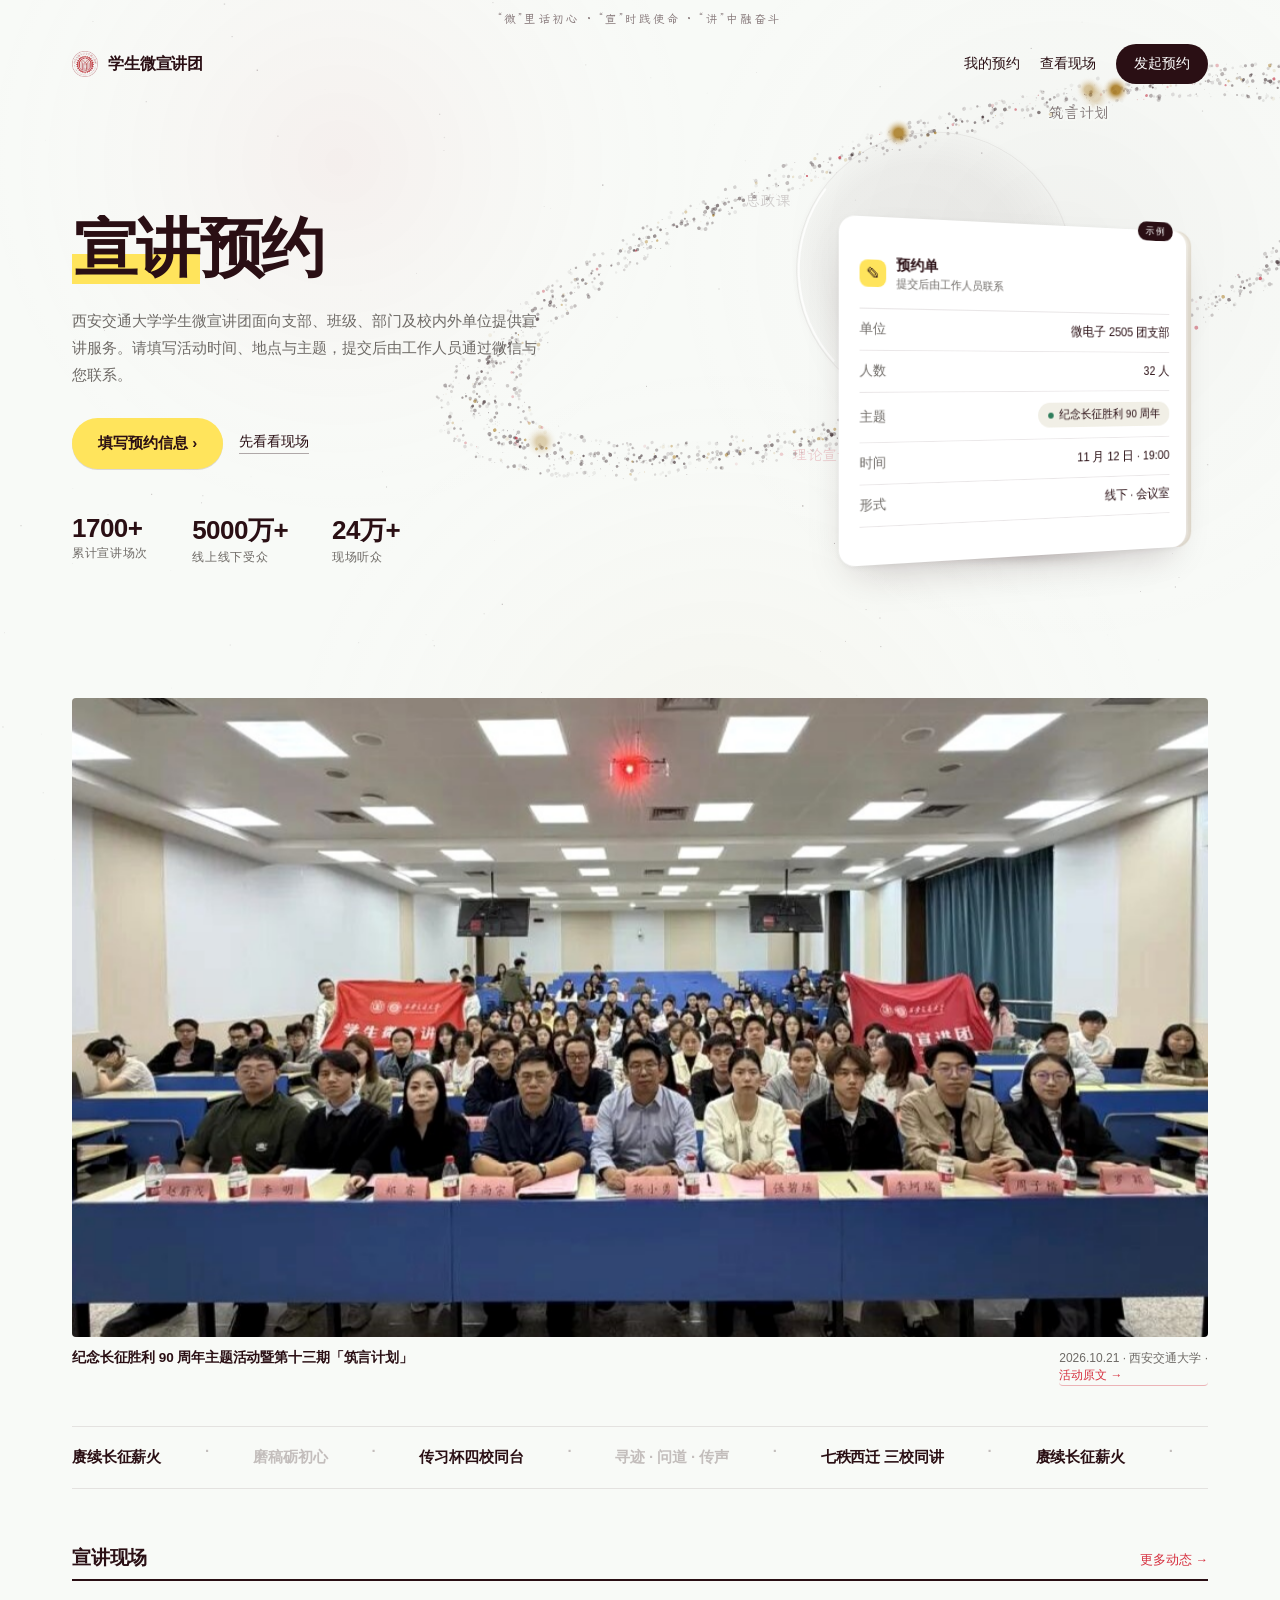
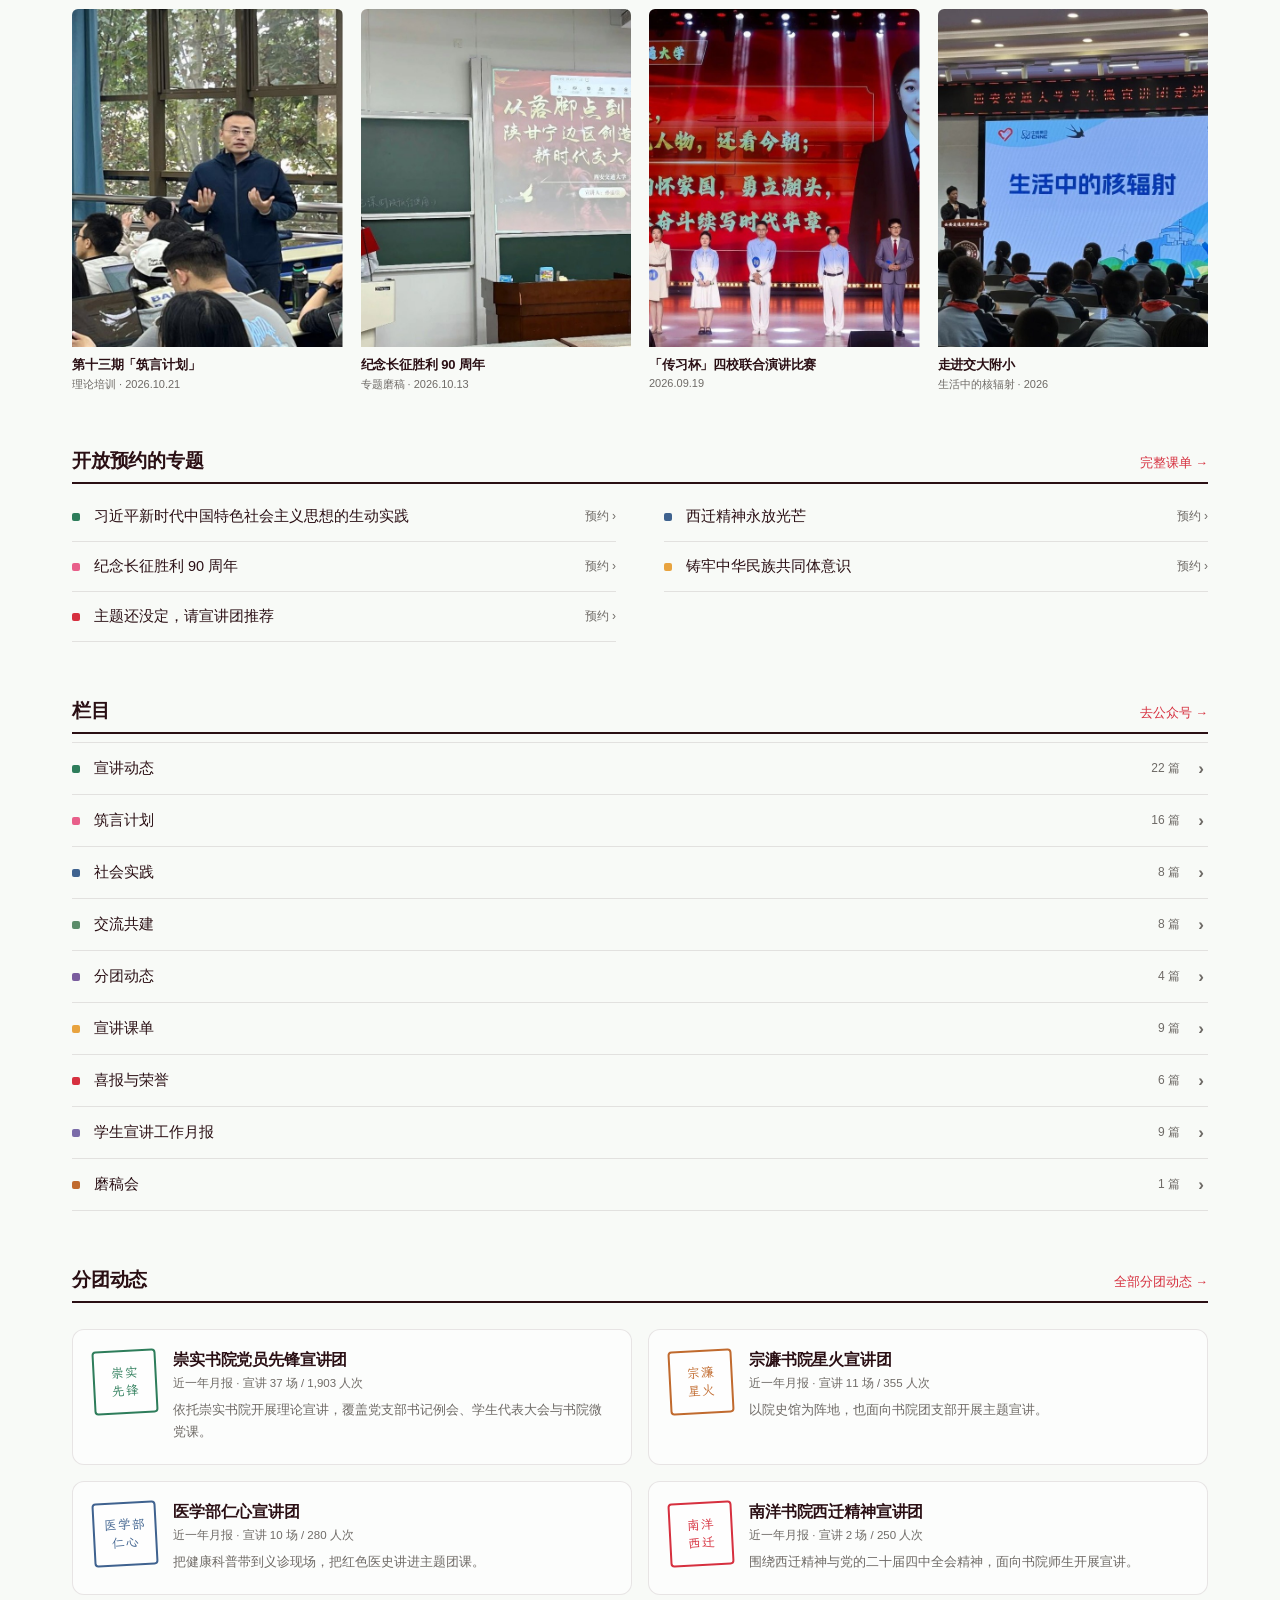
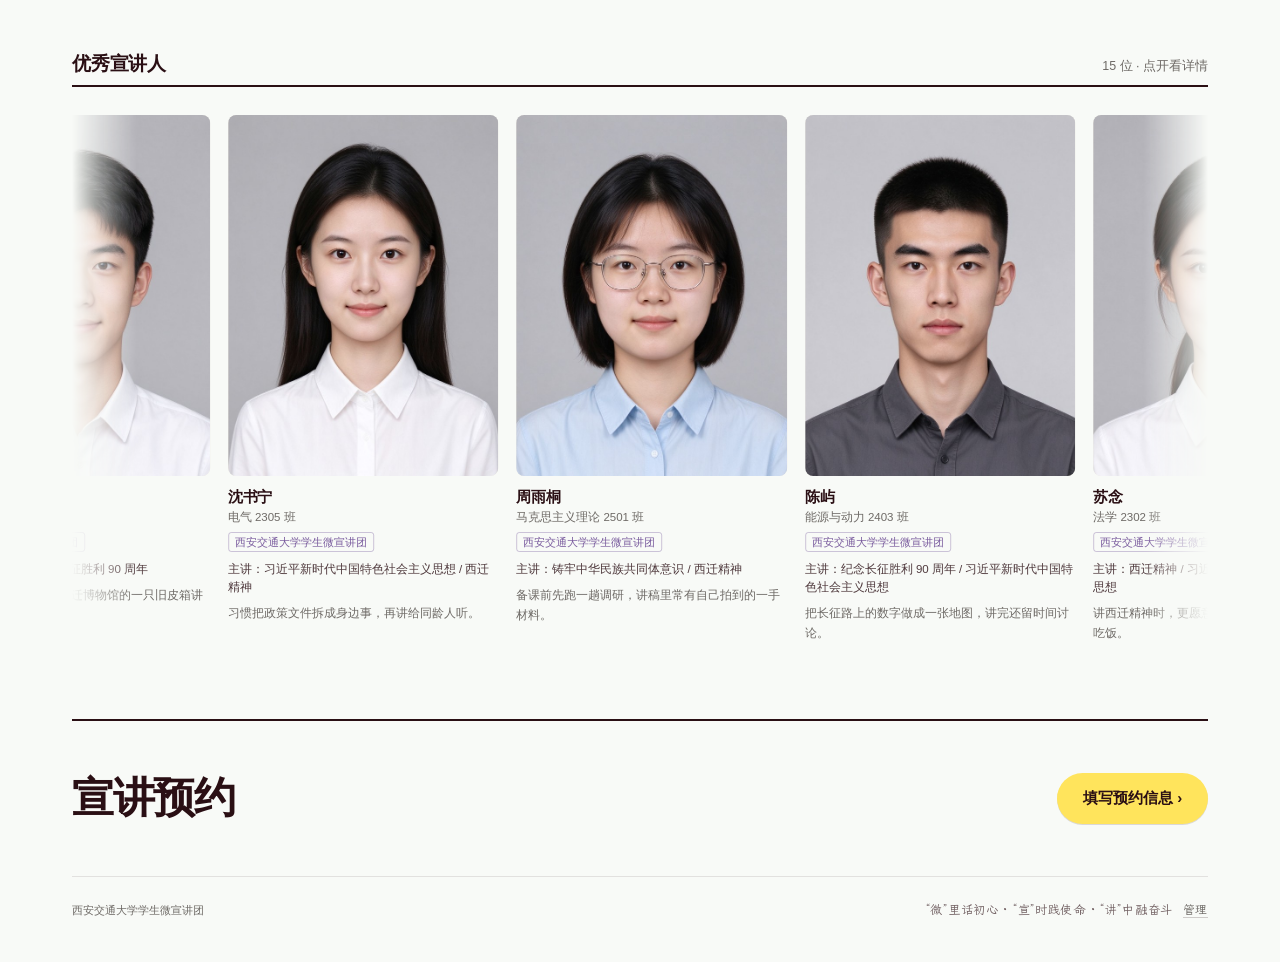
==== commit 9e06c020: "预约表按团里登记表重做十项；分团建设改名分团动态；月报补至9期并加各分团逐月数据" ====
--- a/index.html
+++ b/index.html
@@ -246,6 +246,17 @@
 .radios input{display:none}
 .radios input:checked+span{font-weight:700}
 .radios label:has(input:checked){border-color:var(--ink);background:#FFFDF2}
+.timerange{display:flex;align-items:center;gap:7px}
+.timerange span{color:var(--muted);font-size:12px;flex:none}
+.checks{display:grid;grid-template-columns:1fr 1fr;gap:8px 10px}
+.checks label{display:flex;gap:8px;align-items:flex-start;font-weight:400;font-size:12.5px;line-height:1.55;
+  border:1px solid rgba(42,15,20,.14);border-radius:8px;padding:9px 10px;margin:0;cursor:pointer}
+.checks input{margin:2px 0 0;flex:none;width:14px;height:14px}
+.checks label:has(input:checked){border-color:var(--ink);background:#FFFDF2}
+@media (max-width:620px){
+  .checks{grid-template-columns:1fr}
+  .field[data-for="date"] > .two{grid-template-columns:1fr}
+}
 .submit{width:100%;background:var(--ink);color:#fff;border:0;border-radius:10px;padding:14px;font-size:15px;font-weight:600;cursor:pointer;margin-top:6px}
 .submit:hover{opacity:.92}
 .fine{font-size:11px;color:var(--muted);margin-top:10px;line-height:1.7}
@@ -330,7 +341,7 @@
 </style>
 <script>document.documentElement.className+=' js js-arm';setTimeout(function(){document.documentElement.classList.remove('js-arm')},2400);</script>
 <link rel="preload" as="image" href="assets/img/speakers/s01.jpg">
-<link rel="stylesheet" href="assets/motion.css?v=20261105f">
+<link rel="stylesheet" href="assets/motion.css?v=20261105g">
 </head>
 <body>
 
@@ -420,11 +431,11 @@
   <section class="sec" id="topics">
     <div class="sec-hd"><h2>开放预约的专题</h2><a href="#" onclick="return false">完整课单 →</a></div>
     <div class="rlist">
-      <a class="row" href="#" onclick="openBooking('习近平新时代中国特色社会主义思想');return false"><i style="background:#2E7D5B"></i>习近平新时代中国特色社会主义思想<span class="c">预约 ›</span></a>
-      <a class="row" href="#" onclick="openBooking('西迁精神');return false"><i style="background:#3F628F"></i>西迁精神<span class="c">预约 ›</span></a>
-      <a class="row" href="#" onclick="openBooking('纪念长征胜利 90 周年');return false"><i style="background:#E85F8A"></i>纪念长征胜利 90 周年<span class="c">预约 ›</span></a>
-      <a class="row" href="#" onclick="openBooking('铸牢中华民族共同体意识');return false"><i style="background:#E8A33F"></i>铸牢中华民族共同体意识<span class="c">预约 ›</span></a>
-      <a class="row" href="#" onclick="openBooking('主题还没定，请宣讲团推荐');return false"><i style="background:#D6303F"></i>主题还没定，请宣讲团推荐<span class="c">预约 ›</span></a>
+      <a class="row" href="#" onclick="openBooking('主题一：习近平新时代中国特色社会主义思想的生动实践');return false"><i style="background:#2E7D5B"></i>习近平新时代中国特色社会主义思想的生动实践<span class="c">预约 ›</span></a>
+      <a class="row" href="#" onclick="openBooking('主题二：西迁精神永放光芒');return false"><i style="background:#3F628F"></i>西迁精神永放光芒<span class="c">预约 ›</span></a>
+      <a class="row" href="#" onclick="openBooking('主题三：纪念长征胜利90周年');return false"><i style="background:#E85F8A"></i>纪念长征胜利 90 周年<span class="c">预约 ›</span></a>
+      <a class="row" href="#" onclick="openBooking('主题七：铸牢中华民族共同体意识');return false"><i style="background:#E8A33F"></i>铸牢中华民族共同体意识<span class="c">预约 ›</span></a>
+      <a class="row" href="#" onclick="openBooking();return false"><i style="background:#D6303F"></i>主题还没定，请宣讲团推荐<span class="c">预约 ›</span></a>
     </div>
   </section>
 
@@ -434,7 +445,7 @@
   </section>
 
   <section class="sec" id="branches">
-    <div class="sec-hd"><h2>分团建设</h2><a href="#columns">分团动态 →</a></div>
+    <div class="sec-hd"><h2>分团动态</h2><a href="#columns">全部分团动态 →</a></div>
     <div class="br-grid" id="brGrid"></div>
   </section>
 
@@ -467,11 +478,27 @@
   </div>
 </div>
 
-<script src="assets/site.js?v=20261105f"></script>
+<script src="assets/site.js?v=20261105g"></script>
 <script>
 /* ============ 数据 ============ */
 const KEY = 'xyyj_bookings_v1';
 const TOPICS = (window.SITE && window.SITE.topics) || ['习近平新时代中国特色社会主义思想','西迁精神','纪念长征胜利 90 周年','铸牢中华民族共同体意识','主题还没定，请宣讲团推荐'];
+/* 预约表主题：与团里现行《宣讲预约》登记表一致 */
+const FORM_TOPICS = [
+  '主题一：习近平新时代中国特色社会主义思想的生动实践',
+  '主题二：西迁精神永放光芒',
+  '主题三：纪念长征胜利90周年',
+  '主题四：西安交通大学建校130周年暨西迁70周年',
+  '主题五：弘扬伟大抗战精神',
+  '主题六：铸就精神丰碑，奔赴复兴伟业',
+  '主题七：铸牢中华民族共同体意识',
+  '主题八：全面从严治党',
+  '主题九：党的二十届四中全会精神',
+  '主题十：新质生产力',
+  '主题十一：宣讲技能培训',
+  '主题十二：“大先生”系列',
+  '主题十三：传承“两弹一星”精神'
+];
 const STCOLOR = {
   '待受理':['#9A6B12','#FBF1DC'], '已受理':['#3F628F','#EAF1FB'], '待讲师确认':['#8A5B12','#FDF3E2'],
   '已确认':['#2F6047','#E7F1EA'], '已完成':['#5E5A51','#EEEAE0'], '已退回':['#A3312A','#F8E6E4']
@@ -533,76 +560,97 @@
 
 /* ============ 预约表单 ============ */
 function formHTML(){
-  const list = TOPICS.slice();
+  const list = FORM_TOPICS.slice();
   if(presetTopic && list.indexOf(presetTopic) < 0) list.unshift(presetTopic);
-  const opts = list.map(t => `<option${t===presetTopic?' selected':''}>${t}</option>`).join('');
+  const checks = list.map(t => `<label><input type="checkbox" name="topics" value="${escHtml(t)}"${t===presetTopic?' checked':''}><span>${escHtml(t)}</span></label>`).join('');
   const d = new Date(); d.setDate(d.getDate()+7);
   const def = d.toISOString().slice(0,10);
   return `
   <form id="f" novalidate>
+    <p class="fine" style="margin:0 0 18px">请至少提前三天预约。带 <span style="color:var(--accent)">*</span> 的为必填项。</p>
     <div class="field" data-for="org">
-      <label>单位 / 支部 <span class="req">*</span></label>
-      <input name="org" placeholder="例：微电子 2505 团支部" autocomplete="organization">
-      <div class="err">请填写单位或支部名称</div>
+      <label>所在集体 <span class="req">*</span></label>
+      <input name="org" placeholder="例：西安交通大学 南洋书院 微电子 2505 团支部" autocomplete="organization">
+      <div class="hint">请填写单位或集体的全称；其他格式也请写全称。</div>
+      <div class="err">请填写所在集体全称</div>
     </div>
     <div class="two">
       <div class="field" data-for="name">
-        <label>联系人 <span class="req">*</span></label>
-        <input name="name" placeholder="姓名" autocomplete="name">
-        <div class="err">请填写联系人</div>
-      </div>
-      <div class="field" data-for="phone">
-        <label>微信号 <span class="req">*</span></label>
-        <input name="phone" placeholder="微信号，或绑定微信的手机号" autocomplete="off">
-        <div class="err">请填写微信号</div>
-      </div>
+        <label>姓名 <span class="req">*</span></label>
+        <input name="name" placeholder="您的姓名" autocomplete="name">
+        <div class="err">请填写姓名</div>
+      </div>
+      <div class="field" data-for="tel">
+        <label>手机号码 <span class="req">*</span></label>
+        <input name="tel" inputmode="tel" placeholder="11 位手机号" autocomplete="tel">
+        <div class="err">请填写 11 位手机号</div>
+      </div>
+    </div>
+    <div class="field" data-for="phone">
+      <label>微信号 <span class="req">*</span></label>
+      <input name="phone" placeholder="微信号，或绑定微信的手机号" autocomplete="off">
+      <div class="hint">用于工作人员添加微信好友，并在讲师匹配成功后建立微信群聊。</div>
+      <div class="err">请填写微信号（4–30 位字母、数字、下划线或减号）</div>
     </div>
     ${presetSpeaker ? `<div class="field"><label>指定宣讲人</label><input name="speaker" value="${escHtml(presetSpeaker)}" readonly></div>` : `<input type="hidden" name="speaker" value="">`}
-    <div class="field">
-      <label>宣讲主题</label>
-      <select name="topic">${opts}</select>
-    </div>
     <div class="two">
-      <div class="field" data-for="date">
-        <label>日期 <span class="req">*</span></label>
-        <input name="date" type="date" value="${def}">
-        <div class="err">请选择日期</div>
-      </div>
-      <div class="field" data-for="time">
-        <label>开始时间 <span class="req">*</span></label>
-        <input name="time" type="time" value="19:00">
-        <div class="err">请选择开始时间</div>
-      </div>
-    </div>
-    <div class="two">
+      <div class="field" data-for="audience">
+        <label>宣讲对象 <span class="req">*</span></label>
+        <input name="audience" placeholder="例：马克思主义学院 S4129 党支部成员">
+        <div class="err">请填写宣讲对象</div>
+      </div>
       <div class="field" data-for="people">
         <label>听众人数 <span class="req">*</span></label>
-        <input name="people" inputmode="numeric" placeholder="例：32">
-        <div class="err">请填写人数</div>
-      </div>
-      <div class="field">
-        <label>时长</label>
-        <select name="dur">
-          <option>5–15 分钟</option><option selected>30 分钟左右</option><option>45–60 分钟</option><option>由宣讲团安排</option>
-        </select>
-      </div>
-    </div>
-    <div class="field" data-for="mode">
-      <label>形式</label>
+        <input name="people" inputmode="numeric" placeholder="例：20">
+        <div class="err">请填写听众人数</div>
+      </div>
+    </div>
+    <div class="field" data-for="date">
+      <label>预约日期及时间段 <span class="req">*</span></label>
+      <div class="two">
+        <input name="date" type="date" value="${def}">
+        <div class="timerange">
+          <input name="time" type="time" value="14:00" aria-label="开始时间">
+          <span>—</span>
+          <input name="time2" type="time" value="15:00" aria-label="结束时间">
+        </div>
+      </div>
+      <div class="hint">请至少提前三天预约；具体时间还定不下来，可先填大概时段，之后再沟通。</div>
+      <div class="err">请选择日期与时间段（结束时间须晚于开始时间）</div>
+    </div>
+    <div class="field" data-for="teachers">
+      <label>预计预约讲师人数 <span class="req">*</span></label>
       <div class="radios">
-        <label><input type="radio" name="mode" value="线下" checked><span>线下</span></label>
-        <label><input type="radio" name="mode" value="线上"><span>线上</span></label>
-      </div>
+        <label><input type="radio" name="teachers" value="1 人" checked><span>1 人</span></label>
+        <label><input type="radio" name="teachers" value="2 人"><span>2 人</span></label>
+        <label><input type="radio" name="teachers" value="3 人"><span>3 人</span></label>
+        <label><input type="radio" name="teachers" value="更多"><span>更多</span></label>
+      </div>
+    </div>
+    <div class="field" data-for="dur">
+      <label>宣讲时长要求 <span class="req">*</span></label>
+      <input name="dur" placeholder="例：15 分钟左右">
+      <div class="err">请填写时长要求</div>
     </div>
     <div class="field" data-for="place">
-      <label>地点 / 会议链接 <span class="req">*</span></label>
-      <input name="place" placeholder="例：兴庆校区主楼 B203；还没定可填「暂无」">
-      <div class="hint">地点未确定可先填「暂无」，确定后工作人员会与您联系。</div>
+      <label>预计宣讲方式及地点 <span class="req">*</span></label>
+      <div class="radios">
+        <label><input type="radio" name="mode" value="线下" checked><span>线下宣讲</span></label>
+        <label><input type="radio" name="mode" value="线上"><span>线上宣讲</span></label>
+      </div>
+      <input name="place" placeholder="例：兴庆校区主楼 B 座 204；还没定可填「暂无」" style="margin-top:10px">
+      <div class="hint">线上请填会议平台，线下请填校区与楼宇房间；地点未确定可先填「暂无」。</div>
       <div class="err">请填写地点或会议链接</div>
+    </div>
+    <div class="field" data-for="topics">
+      <label>意向预约的宣讲主题 <span class="req">*</span></label>
+      <div class="checks">${checks}</div>
+      <div class="hint">建议选择多个主题，便于协调宣讲人时间。</div>
+      <div class="err">请至少选择一个主题</div>
     </div>
     <div class="field">
       <label>备注</label>
-      <textarea name="note" placeholder="有什么特别要求可以写在这里（选填）"></textarea>
+      <textarea name="note" placeholder="其他要求可写在这里（选填）"></textarea>
     </div>
     <button class="submit" type="submit">提交预约</button>
     <p class="fine">提交后由工作人员通过微信与您联系，确认时间与地点。</p>
@@ -615,8 +663,11 @@
   const place = document.querySelector('#f [name="place"]');
   if(!place) return;
   const online = e.target.value === '线上';
-  place.placeholder = online ? '例：腾讯会议 123-456-789' : '例：兴庆校区主楼 B203';
-  place.closest('.field').querySelector('label').firstChild.textContent = online ? '会议链接 ' : '地点 / 会议链接 ';
+  place.placeholder = online ? '例：腾讯会议 123-456-789' : '例：兴庆校区主楼 B 座 204';
+  const hint = place.closest('.field').querySelector('.hint');
+  if(hint) hint.textContent = online
+    ? '请填会议平台与会议号；还没定可先填「暂无」。'
+    : '请填校区与楼宇房间；地点未确定可先填「暂无」。';
 });
 
 body.addEventListener('submit', e => {
@@ -631,13 +682,19 @@
     box.classList.toggle('bad', !good);
     if(!good) ok = false;
   };
+  const topics = [...f.querySelectorAll('[name="topics"]:checked')].map(x => x.value);
+  const day = new Date(); day.setHours(0,0,0,0); day.setDate(day.getDate()+3);
+  const earliest = day.toISOString().slice(0,10);
   mark('org', v('org').length >= 2);
   mark('name', v('name').length >= 1);
+  mark('tel', /^1[3-9]\d{9}$/.test(v('tel')));
   mark('phone', /^[A-Za-z0-9_-]{4,30}$/.test(v('phone')));
-  mark('date', !!v('date'));
-  mark('time', !!v('time'));
+  mark('audience', v('audience').length >= 2);
   mark('people', /^\d{1,4}$/.test(v('people')) && +v('people') > 0);
+  mark('date', !!v('date') && v('date') >= earliest && !!v('time') && !!v('time2') && v('time2') > v('time'));
+  mark('dur', v('dur').length >= 1);
   mark('place', v('place').length >= 2);
+  mark('topics', topics.length >= 1);
   if(!ok){
     const bad = f.querySelector('.field.bad');
     if(bad) bad.scrollIntoView({block:'center', behavior:'smooth'});
@@ -647,10 +704,13 @@
   const list = load();
   const rec = {
     no: nextNo(list),
-    org: v('org'), name: v('name'), phone: v('phone'),
+    org: v('org'), name: v('name'), tel: v('tel'), phone: v('phone'),
     speaker: v('speaker'),
-    topic: v('topic'), date: v('date'), time: v('time'),
-    people: v('people'), dur: v('dur'), mode: f.elements['mode'].value,
+    audience: v('audience'), people: v('people'),
+    date: v('date'), time: v('time'), time2: v('time2'),
+    teachers: f.elements['teachers'].value,
+    dur: v('dur'), mode: f.elements['mode'].value,
+    topic: topics.join('、'), topics,
     place: v('place'), note: v('note'),
     status: '待受理',
     created: new Date().toISOString()
@@ -674,7 +734,8 @@
     <div class="ok">✓</div>
     <div class="no">${r.no}</div>
     <p class="tip">
-      ${r.org} · ${fmtDate(r.date)} ${r.time} · ${r.people} 人 · ${r.mode}<br>
+      ${r.org}<br>
+      ${fmtDate(r.date)} ${r.time}–${r.time2} · ${r.audience} · ${r.people} 人 · ${r.mode}<br>
       ${r.speaker ? `宣讲人：${r.speaker}<br>` : ''}
       主题：${r.topic}<br>
       请记下单号，便于查询进度。工作人员会通过微信 ${r.phone} 与您联系。
@@ -697,7 +758,7 @@
     <div class="mitem" data-no="${r.no}">
       <div class="top"><span class="no">${r.no}</span><span class="st" style="color:${(STCOLOR[r.status]||['#555','#eee'])[0]};background:${(STCOLOR[r.status]||['#555','#eee'])[1]}">${r.status}</span></div>
       <div class="t">${r.org}</div>
-      <div class="m">${fmtDate(r.date)} ${r.time} · ${r.people} 人 · ${r.mode} · ${r.place}<br>${r.speaker ? `宣讲人：${r.speaker}<br>` : ''}主题：${r.topic}</div>
+      <div class="m">${fmtDate(r.date)} ${r.time}${r.time2 ? '–'+r.time2 : ''} · ${r.audience ? r.audience+' · ' : ''}${r.people} 人 · ${r.mode} · ${r.place}<br>${r.speaker ? `宣讲人：${r.speaker}<br>` : ''}主题：${r.topic}</div>
       ${r.reject ? `<div class="m" style="color:#A3312A">退回原因：${r.reject}</div>` : ''}
       <button class="del" data-del="${r.no}">取消这条预约</button>
     </div>`).join('');
@@ -714,7 +775,8 @@
   body.innerHTML = mineHTML();
 });
 
-/* 分团：来自 2026 年 6-8 月月报的宣讲统计 */
+/* 分团：来自 2025.09—2026.08 各期月报的宣讲统计 */
+const fmtN = n => String(n == null ? '' : n).replace(/\B(?=(\d{3})+(?!\d))/g, ',');
 function renderBranches(){
   const box = document.getElementById('brGrid');
   const list = (window.SITE && SITE.branches) || [];
@@ -724,7 +786,7 @@
       <span class="br-seal" style="--c:${b.color}">${escHtml(b.short).replace(' · ','<br>')}</span>
       <span class="br-main">
         <b>${escHtml(b.name)}</b>
-        <em>2026 年 6–8 月 · 宣讲 ${b.sessions} 场 / ${b.people} 人次</em>
+        <em>近一年月报 · 宣讲 ${fmtN(b.sessions)} 场 / ${fmtN(b.people)} 人次</em>
         <p>${escHtml(b.bio)}</p>
       </span>
     </a>`).join('');
@@ -735,7 +797,7 @@
   if(!b) return;
   pauseSpeakers();
   title.textContent = '分团介绍';
-  sub.textContent = '数据来自《学生宣讲工作月报（2026 年 6-8 月）》的宣讲统计。';
+  sub.textContent = '数据来自 2025 年 10 月至 2026 年 9 月各期《学生宣讲工作月报》的宣讲统计。';
   body.innerHTML = `
     <div class="br-detail">
       <div class="br-detail-hd">
@@ -937,8 +999,8 @@
 window.openMine = openMine;
 window.openSpeaker = openSpeaker;
 </script>
-<script src="assets/motion.js?v=20261105f"></script>
-<script src="assets/space.js?v=20261105f"></script>
-<script src="assets/ticket.js?v=20261105f"></script>
+<script src="assets/motion.js?v=20261105g"></script>
+<script src="assets/space.js?v=20261105g"></script>
+<script src="assets/ticket.js?v=20261105g"></script>
 </body>
 </html>
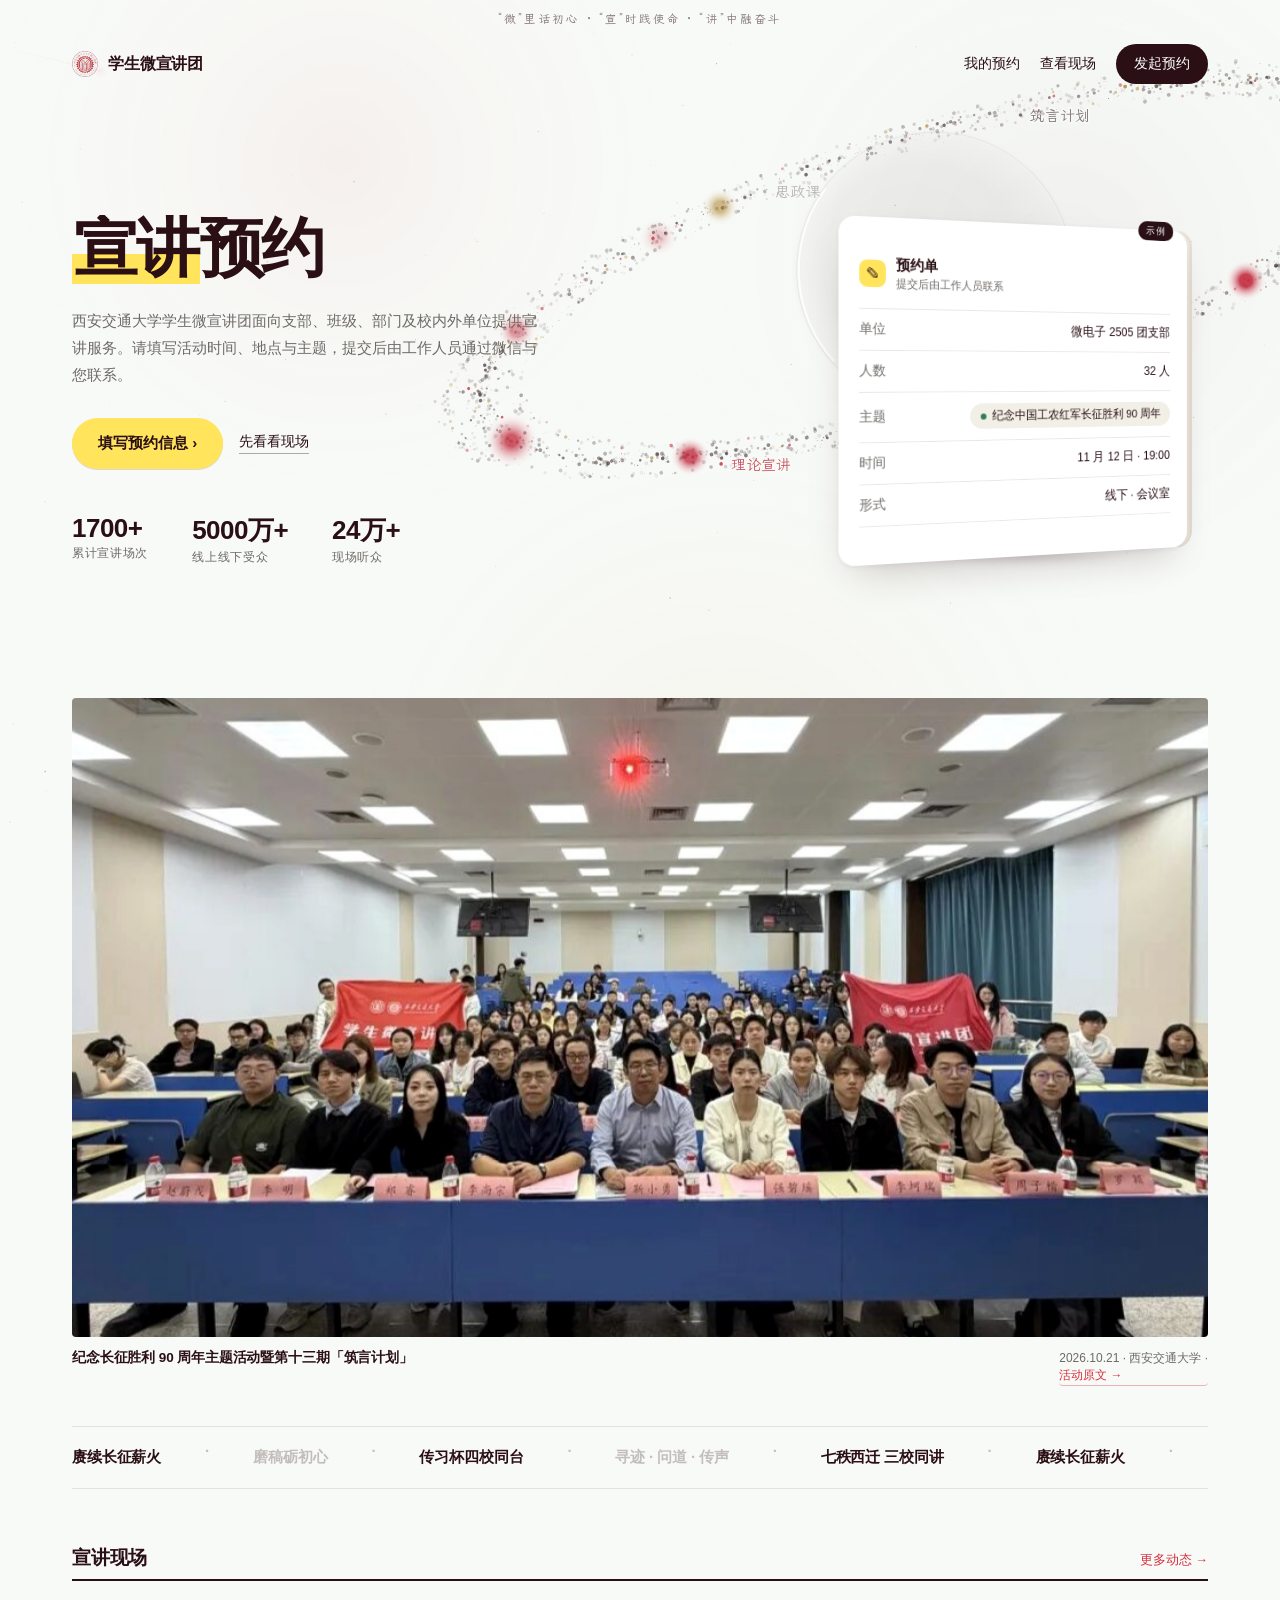
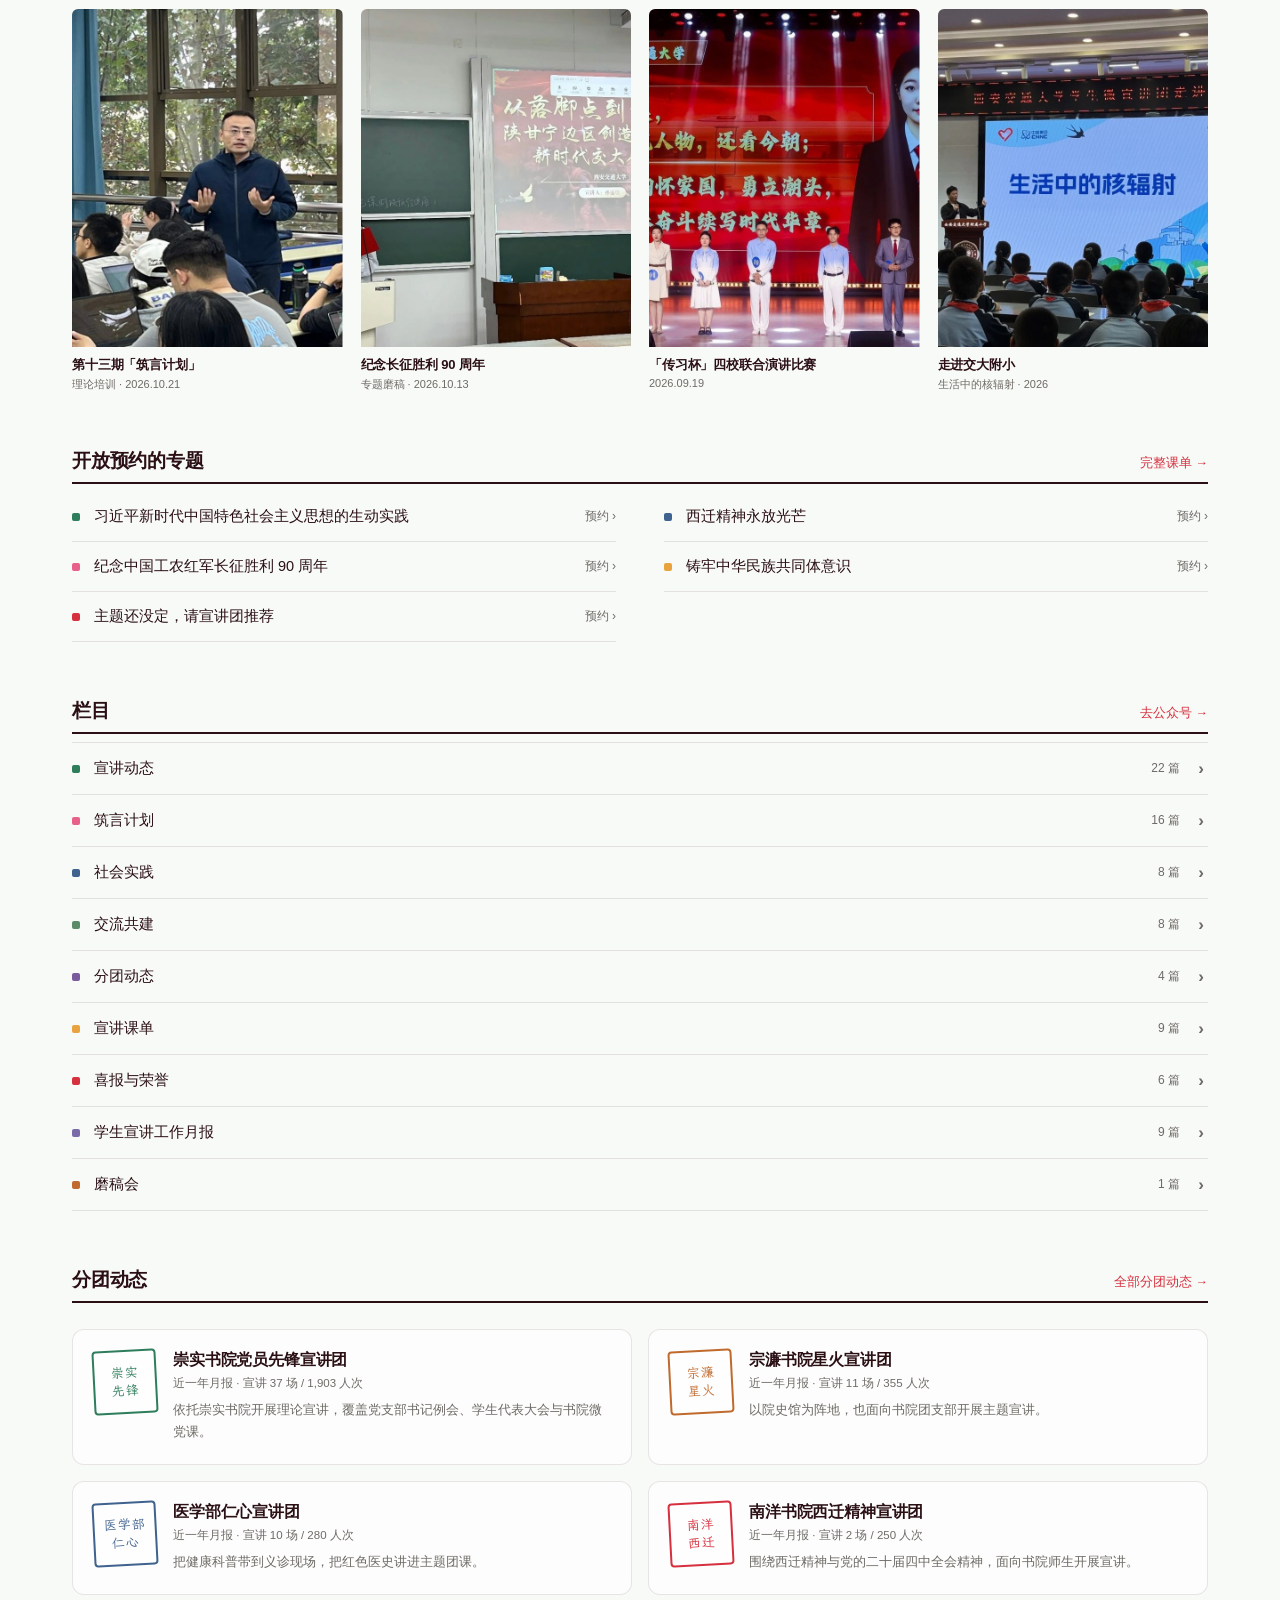
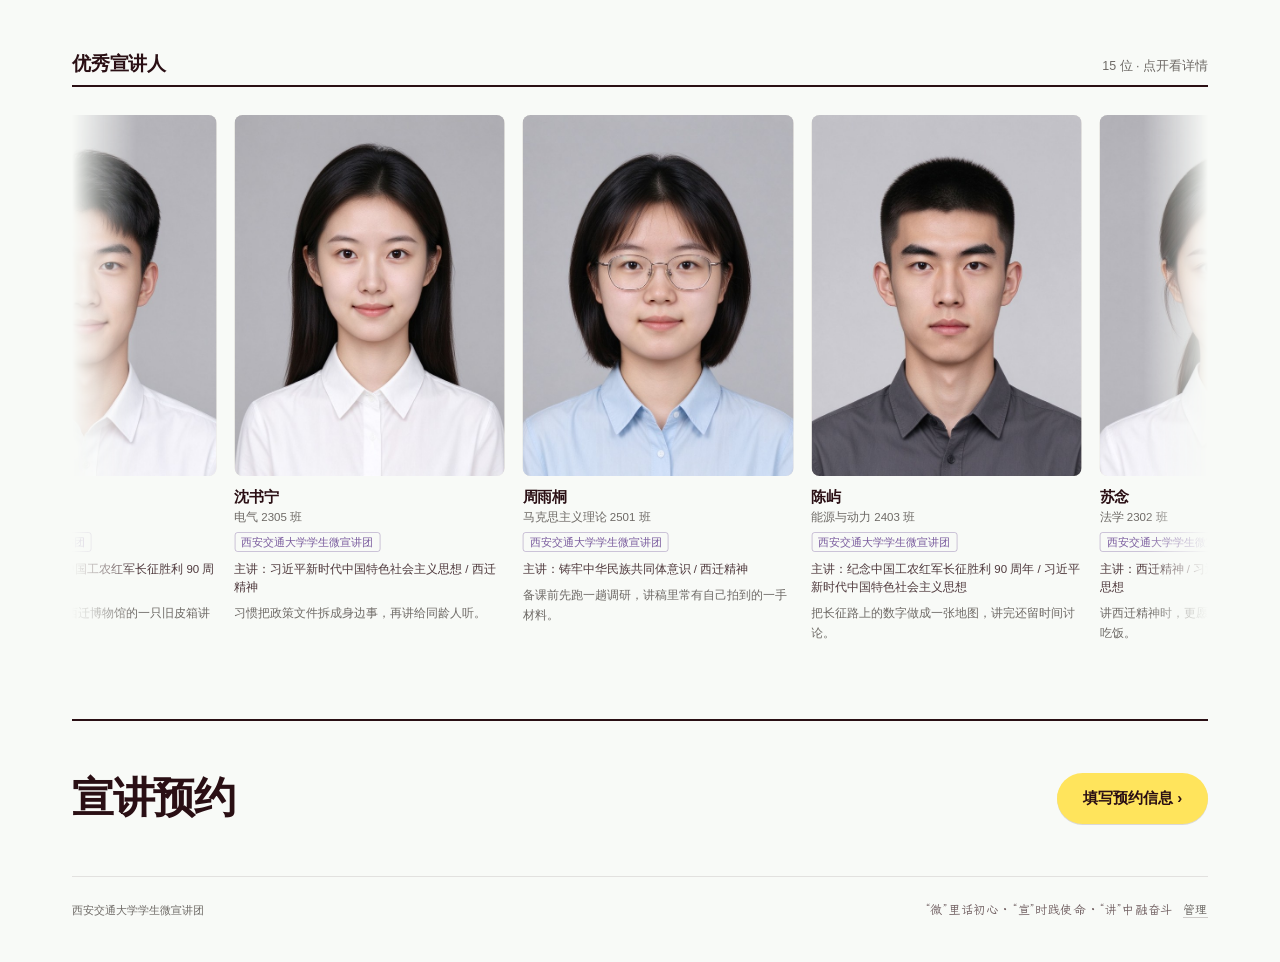
==== commit 9798e03c: "主题三写全「纪念中国工农红军长征胜利90周年」；成功页去掉重复的记单号提示" ====
--- a/index.html
+++ b/index.html
@@ -341,7 +341,7 @@
 </style>
 <script>document.documentElement.className+=' js js-arm';setTimeout(function(){document.documentElement.classList.remove('js-arm')},2400);</script>
 <link rel="preload" as="image" href="assets/img/speakers/s01.jpg">
-<link rel="stylesheet" href="assets/motion.css?v=20261105g">
+<link rel="stylesheet" href="assets/motion.css?v=20261105h">
 </head>
 <body>
 
@@ -380,7 +380,7 @@
           <div class="hd"><div class="dot">✎</div><div><b>预约单</b><em>提交后由工作人员联系</em></div></div>
           <div class="tk"><span class="k">单位</span><span class="v">微电子 2505 团支部</span></div>
           <div class="tk"><span class="k">人数</span><span class="v">32 人</span></div>
-          <div class="tk"><span class="k">主题</span><span class="v"><span class="chip"><i></i>纪念长征胜利 90 周年</span></span></div>
+          <div class="tk"><span class="k">主题</span><span class="v"><span class="chip"><i></i>纪念中国工农红军长征胜利 90 周年</span></span></div>
           <div class="tk"><span class="k">时间</span><span class="v">11 月 12 日 · 19:00</span></div>
           <div class="tk"><span class="k">形式</span><span class="v">线下 · 会议室</span></div>
         </div>
@@ -394,7 +394,7 @@
               <b>林知远</b>
               <em>西安交通大学学生微宣讲团</em>
               <span class="mj">微电子 2402 班</span>
-              <div class="nt">主讲：西迁精神 · 纪念长征胜利 90 周年</div>
+              <div class="nt">主讲：西迁精神 · 纪念中国工农红军长征胜利 90 周年</div>
               <div class="nw">微信 linzhiyuan_2024</div>
             </div>
           </div>
@@ -433,7 +433,7 @@
     <div class="rlist">
       <a class="row" href="#" onclick="openBooking('主题一：习近平新时代中国特色社会主义思想的生动实践');return false"><i style="background:#2E7D5B"></i>习近平新时代中国特色社会主义思想的生动实践<span class="c">预约 ›</span></a>
       <a class="row" href="#" onclick="openBooking('主题二：西迁精神永放光芒');return false"><i style="background:#3F628F"></i>西迁精神永放光芒<span class="c">预约 ›</span></a>
-      <a class="row" href="#" onclick="openBooking('主题三：纪念长征胜利90周年');return false"><i style="background:#E85F8A"></i>纪念长征胜利 90 周年<span class="c">预约 ›</span></a>
+      <a class="row" href="#" onclick="openBooking('主题三：纪念中国工农红军长征胜利90周年');return false"><i style="background:#E85F8A"></i>纪念中国工农红军长征胜利 90 周年<span class="c">预约 ›</span></a>
       <a class="row" href="#" onclick="openBooking('主题七：铸牢中华民族共同体意识');return false"><i style="background:#E8A33F"></i>铸牢中华民族共同体意识<span class="c">预约 ›</span></a>
       <a class="row" href="#" onclick="openBooking();return false"><i style="background:#D6303F"></i>主题还没定，请宣讲团推荐<span class="c">预约 ›</span></a>
     </div>
@@ -478,16 +478,16 @@
   </div>
 </div>
 
-<script src="assets/site.js?v=20261105g"></script>
+<script src="assets/site.js?v=20261105h"></script>
 <script>
 /* ============ 数据 ============ */
 const KEY = 'xyyj_bookings_v1';
-const TOPICS = (window.SITE && window.SITE.topics) || ['习近平新时代中国特色社会主义思想','西迁精神','纪念长征胜利 90 周年','铸牢中华民族共同体意识','主题还没定，请宣讲团推荐'];
+const TOPICS = (window.SITE && window.SITE.topics) || ['习近平新时代中国特色社会主义思想','西迁精神','纪念中国工农红军长征胜利 90 周年','铸牢中华民族共同体意识','主题还没定，请宣讲团推荐'];
 /* 预约表主题：与团里现行《宣讲预约》登记表一致 */
 const FORM_TOPICS = [
   '主题一：习近平新时代中国特色社会主义思想的生动实践',
   '主题二：西迁精神永放光芒',
-  '主题三：纪念长征胜利90周年',
+  '主题三：纪念中国工农红军长征胜利90周年',
   '主题四：西安交通大学建校130周年暨西迁70周年',
   '主题五：弘扬伟大抗战精神',
   '主题六：铸就精神丰碑，奔赴复兴伟业',
@@ -720,7 +720,7 @@
   presetTopic = '';
   presetSpeaker = '';
   title.textContent = '预约已提交';
-  sub.textContent = '把单号记下来，方便之后查询进度。';
+  sub.textContent = '凭单号可查询进度。';
   body.innerHTML = doneHTML(rec);
 });
 
@@ -738,7 +738,7 @@
       ${fmtDate(r.date)} ${r.time}–${r.time2} · ${r.audience} · ${r.people} 人 · ${r.mode}<br>
       ${r.speaker ? `宣讲人：${r.speaker}<br>` : ''}
       主题：${r.topic}<br>
-      请记下单号，便于查询进度。工作人员会通过微信 ${r.phone} 与您联系。
+      工作人员会通过微信 ${r.phone} 与您联系。
     </p>
     <div class="btns">
       <button type="button" onclick="openMine()">查看我的预约</button>
@@ -999,8 +999,8 @@
 window.openMine = openMine;
 window.openSpeaker = openSpeaker;
 </script>
-<script src="assets/motion.js?v=20261105g"></script>
-<script src="assets/space.js?v=20261105g"></script>
-<script src="assets/ticket.js?v=20261105g"></script>
+<script src="assets/motion.js?v=20261105h"></script>
+<script src="assets/space.js?v=20261105h"></script>
+<script src="assets/ticket.js?v=20261105h"></script>
 </body>
 </html>
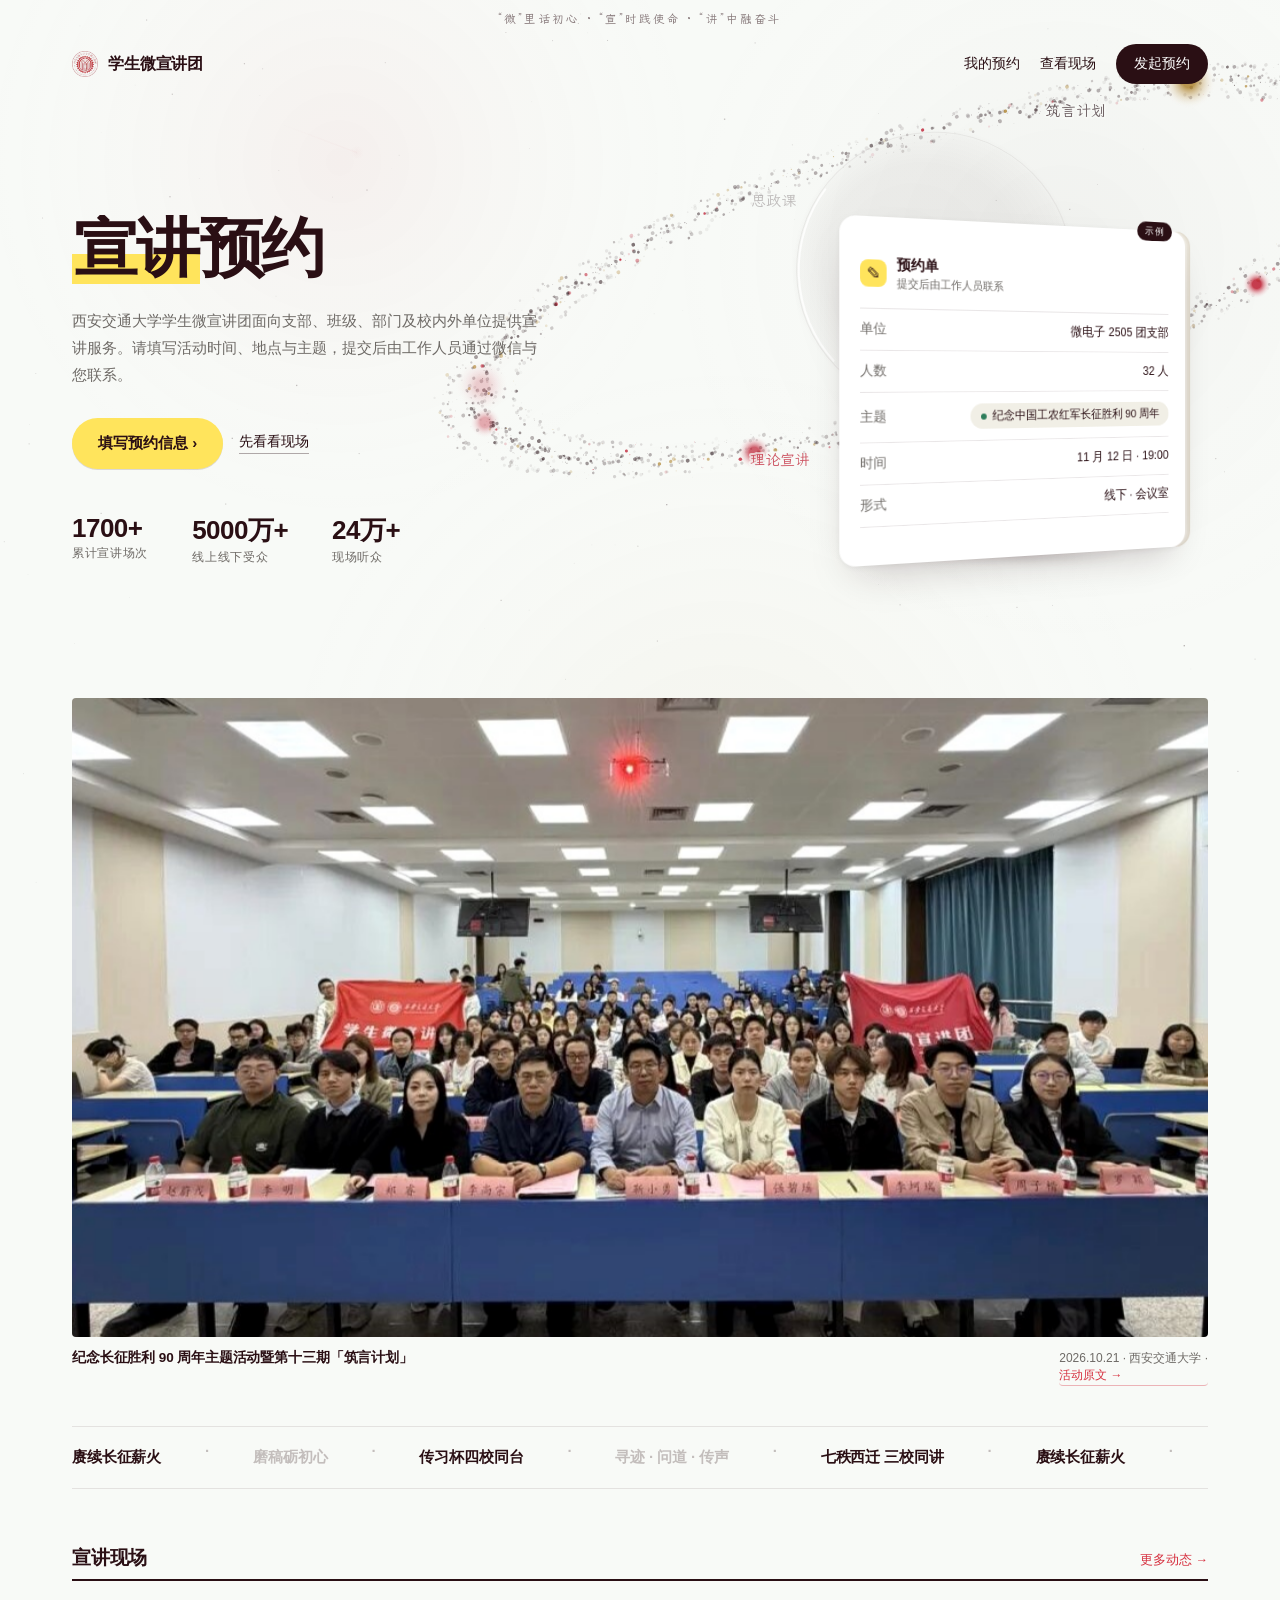
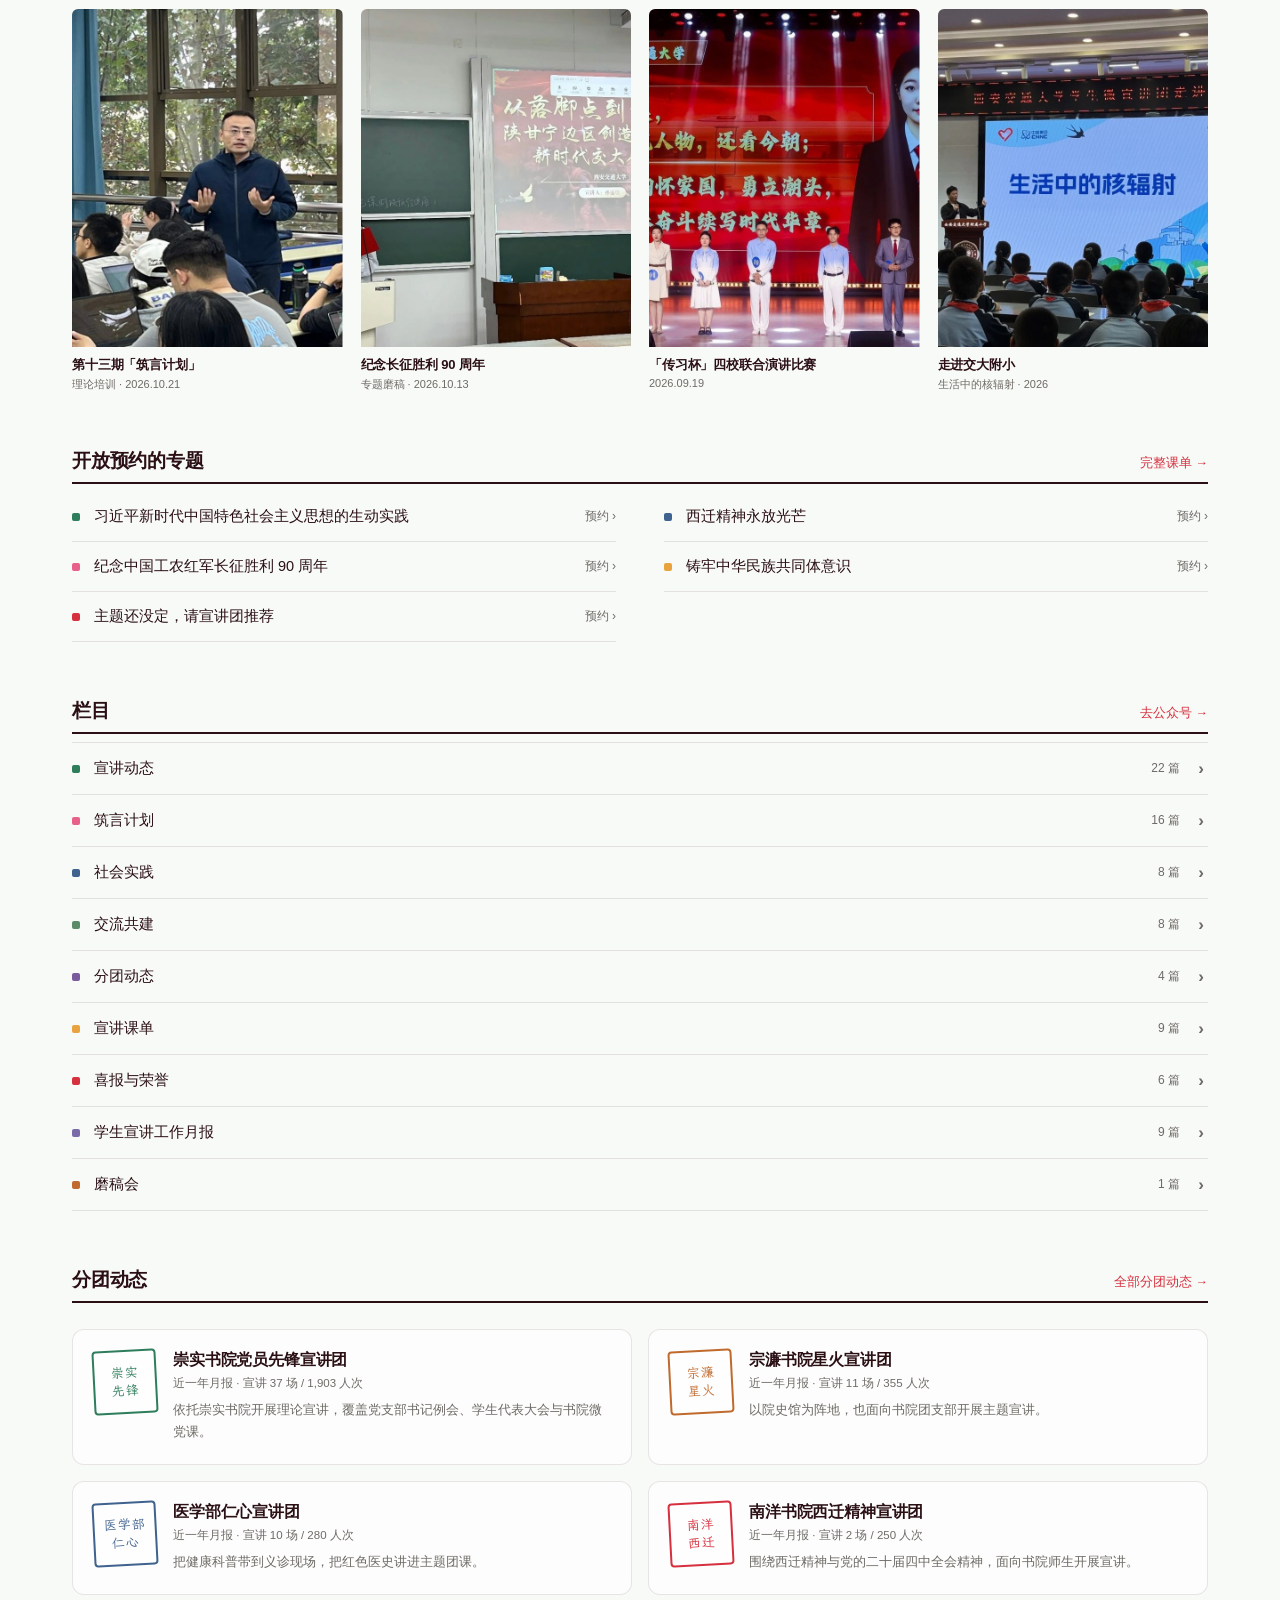
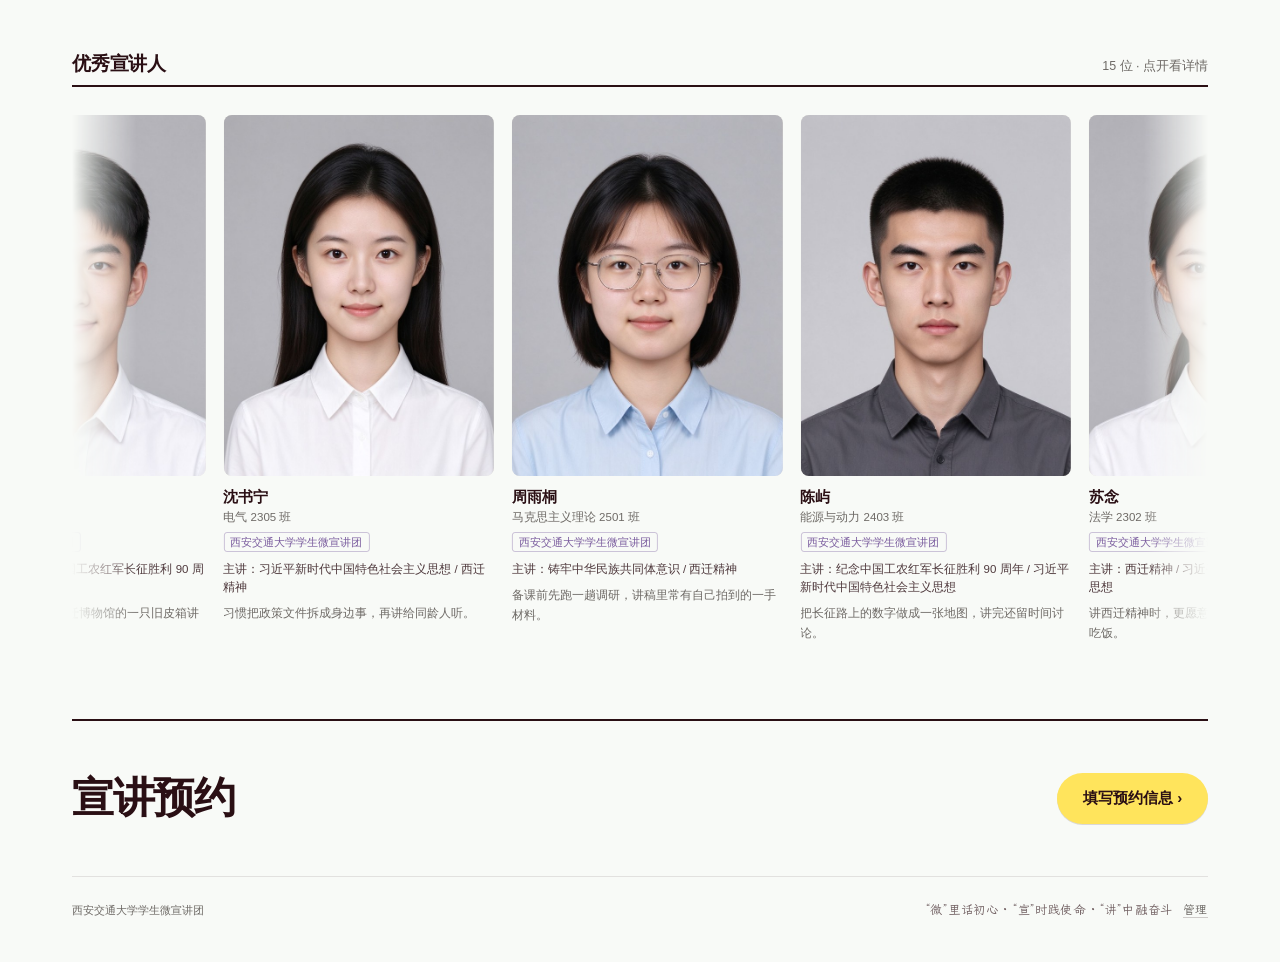
==== commit 6a732ae9: "预约记录主题去掉「主题N：」前缀，成功页不再出现「主题：主题三：」" ====
--- a/index.html
+++ b/index.html
@@ -341,7 +341,7 @@
 </style>
 <script>document.documentElement.className+=' js js-arm';setTimeout(function(){document.documentElement.classList.remove('js-arm')},2400);</script>
 <link rel="preload" as="image" href="assets/img/speakers/s01.jpg">
-<link rel="stylesheet" href="assets/motion.css?v=20261105h">
+<link rel="stylesheet" href="assets/motion.css?v=20261105i">
 </head>
 <body>
 
@@ -478,7 +478,7 @@
   </div>
 </div>
 
-<script src="assets/site.js?v=20261105h"></script>
+<script src="assets/site.js?v=20261105i"></script>
 <script>
 /* ============ 数据 ============ */
 const KEY = 'xyyj_bookings_v1';
@@ -682,7 +682,8 @@
     box.classList.toggle('bad', !good);
     if(!good) ok = false;
   };
-  const topics = [...f.querySelectorAll('[name="topics"]:checked')].map(x => x.value);
+  const topicsRaw = [...f.querySelectorAll('[name="topics"]:checked')].map(x => x.value);
+  const topics = topicsRaw.map(t => t.replace(/^主题[一二三四五六七八九十]+：/, ''));
   const day = new Date(); day.setHours(0,0,0,0); day.setDate(day.getDate()+3);
   const earliest = day.toISOString().slice(0,10);
   mark('org', v('org').length >= 2);
@@ -710,7 +711,7 @@
     date: v('date'), time: v('time'), time2: v('time2'),
     teachers: f.elements['teachers'].value,
     dur: v('dur'), mode: f.elements['mode'].value,
-    topic: topics.join('、'), topics,
+    topic: topics.join('、'), topics, topicsRaw,
     place: v('place'), note: v('note'),
     status: '待受理',
     created: new Date().toISOString()
@@ -999,8 +1000,8 @@
 window.openMine = openMine;
 window.openSpeaker = openSpeaker;
 </script>
-<script src="assets/motion.js?v=20261105h"></script>
-<script src="assets/space.js?v=20261105h"></script>
-<script src="assets/ticket.js?v=20261105h"></script>
+<script src="assets/motion.js?v=20261105i"></script>
+<script src="assets/space.js?v=20261105i"></script>
+<script src="assets/ticket.js?v=20261105i"></script>
 </body>
 </html>
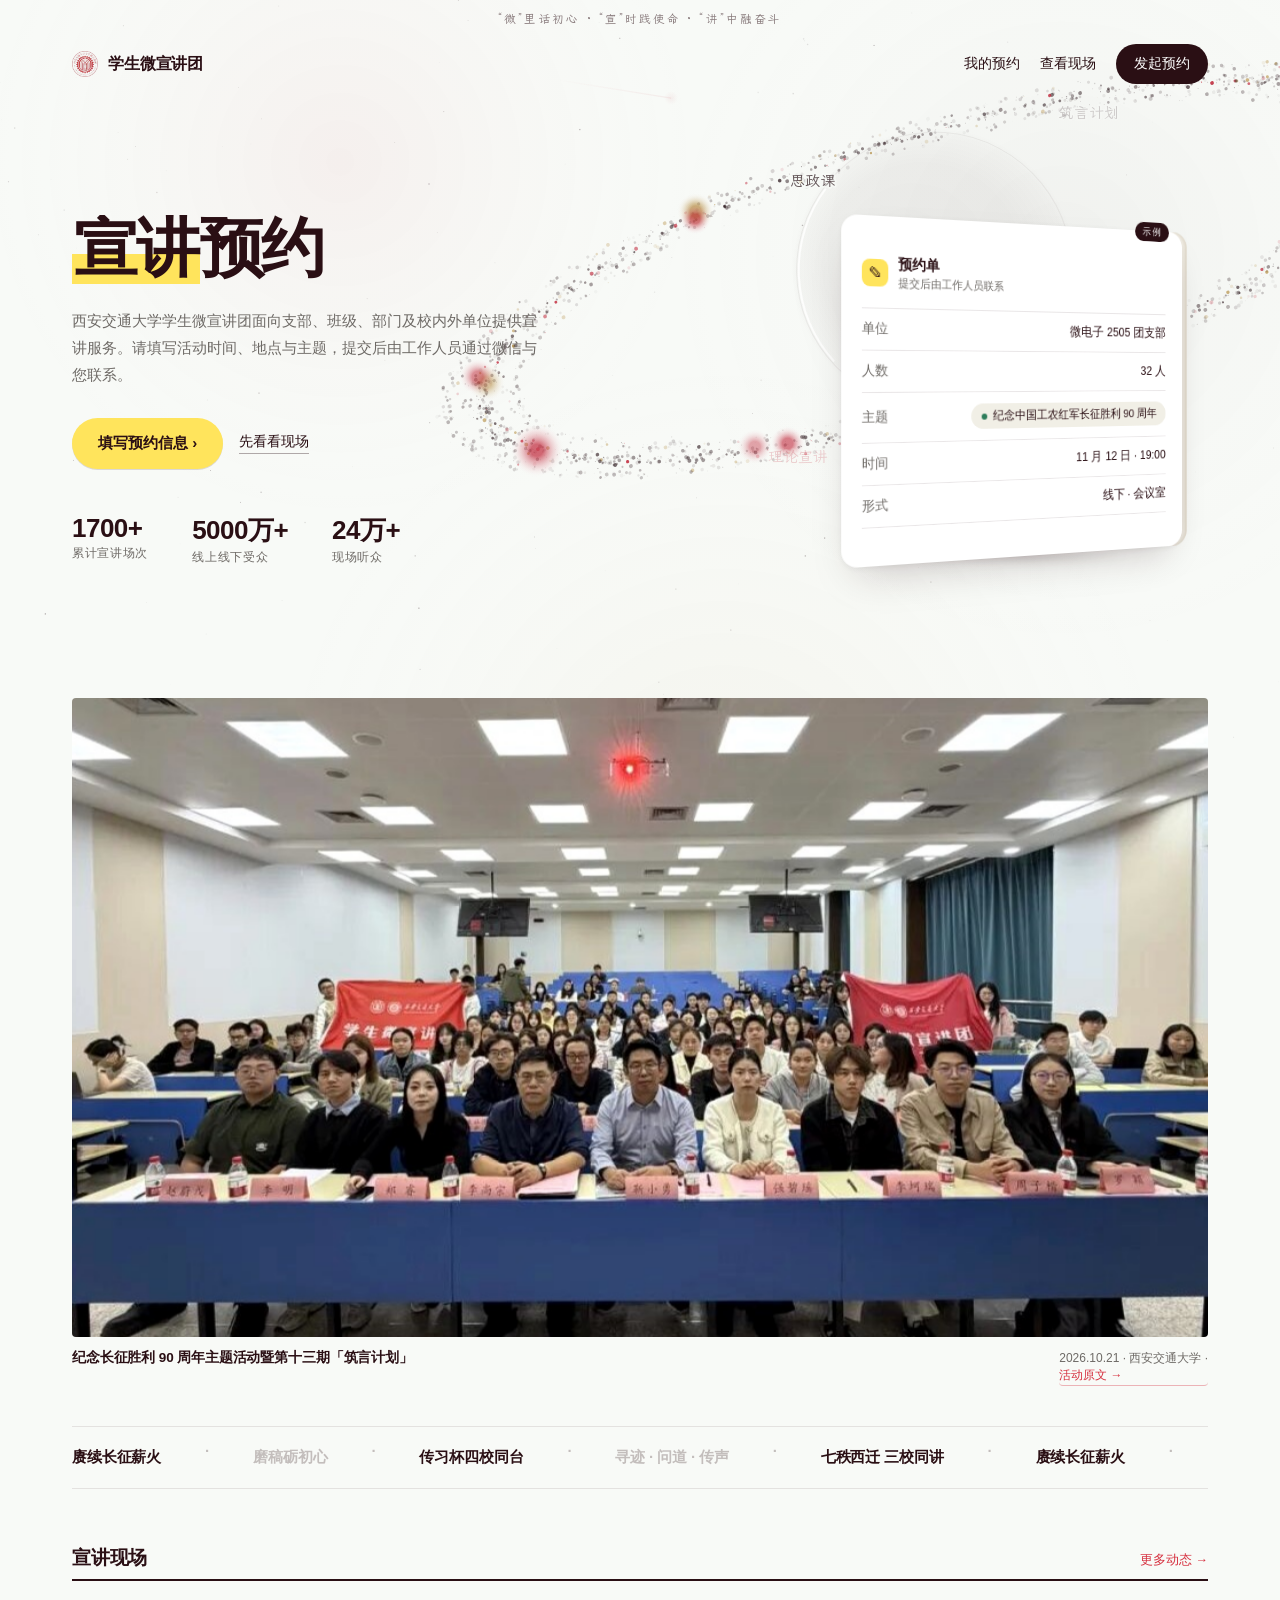
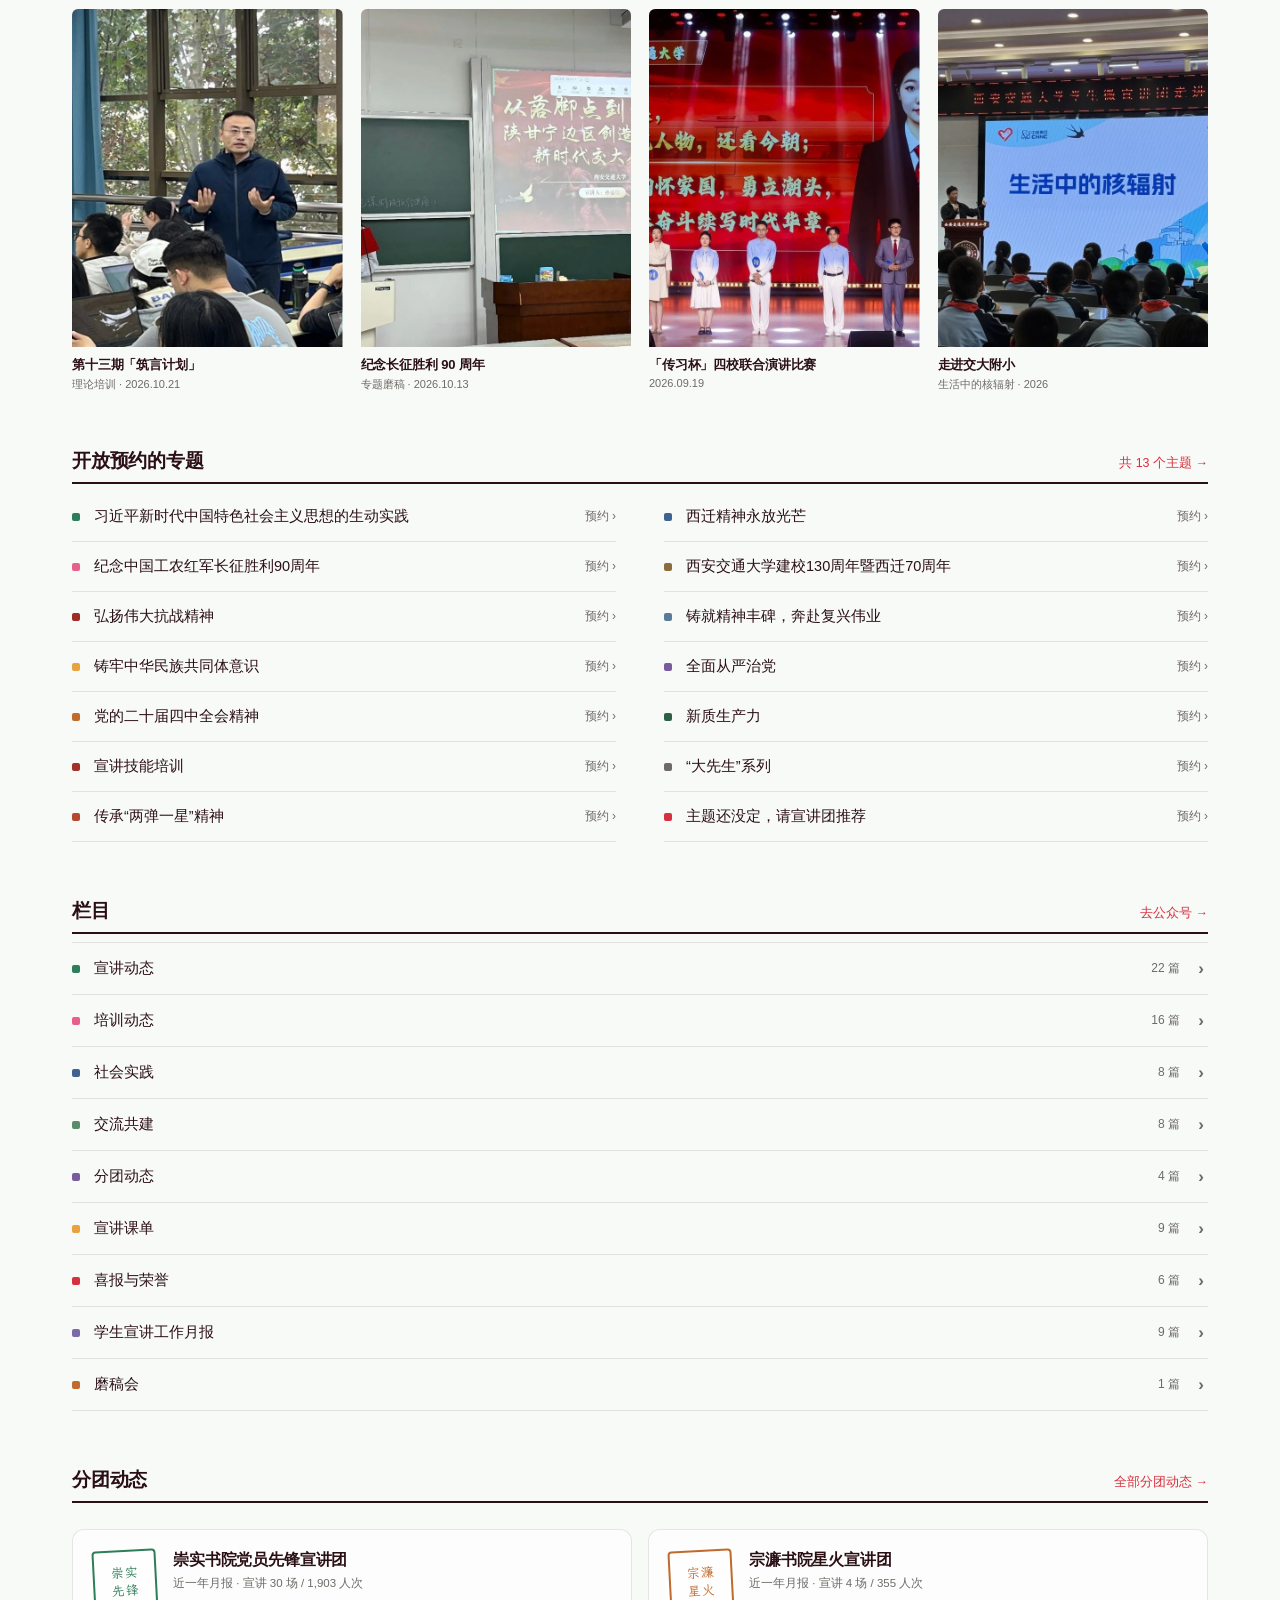
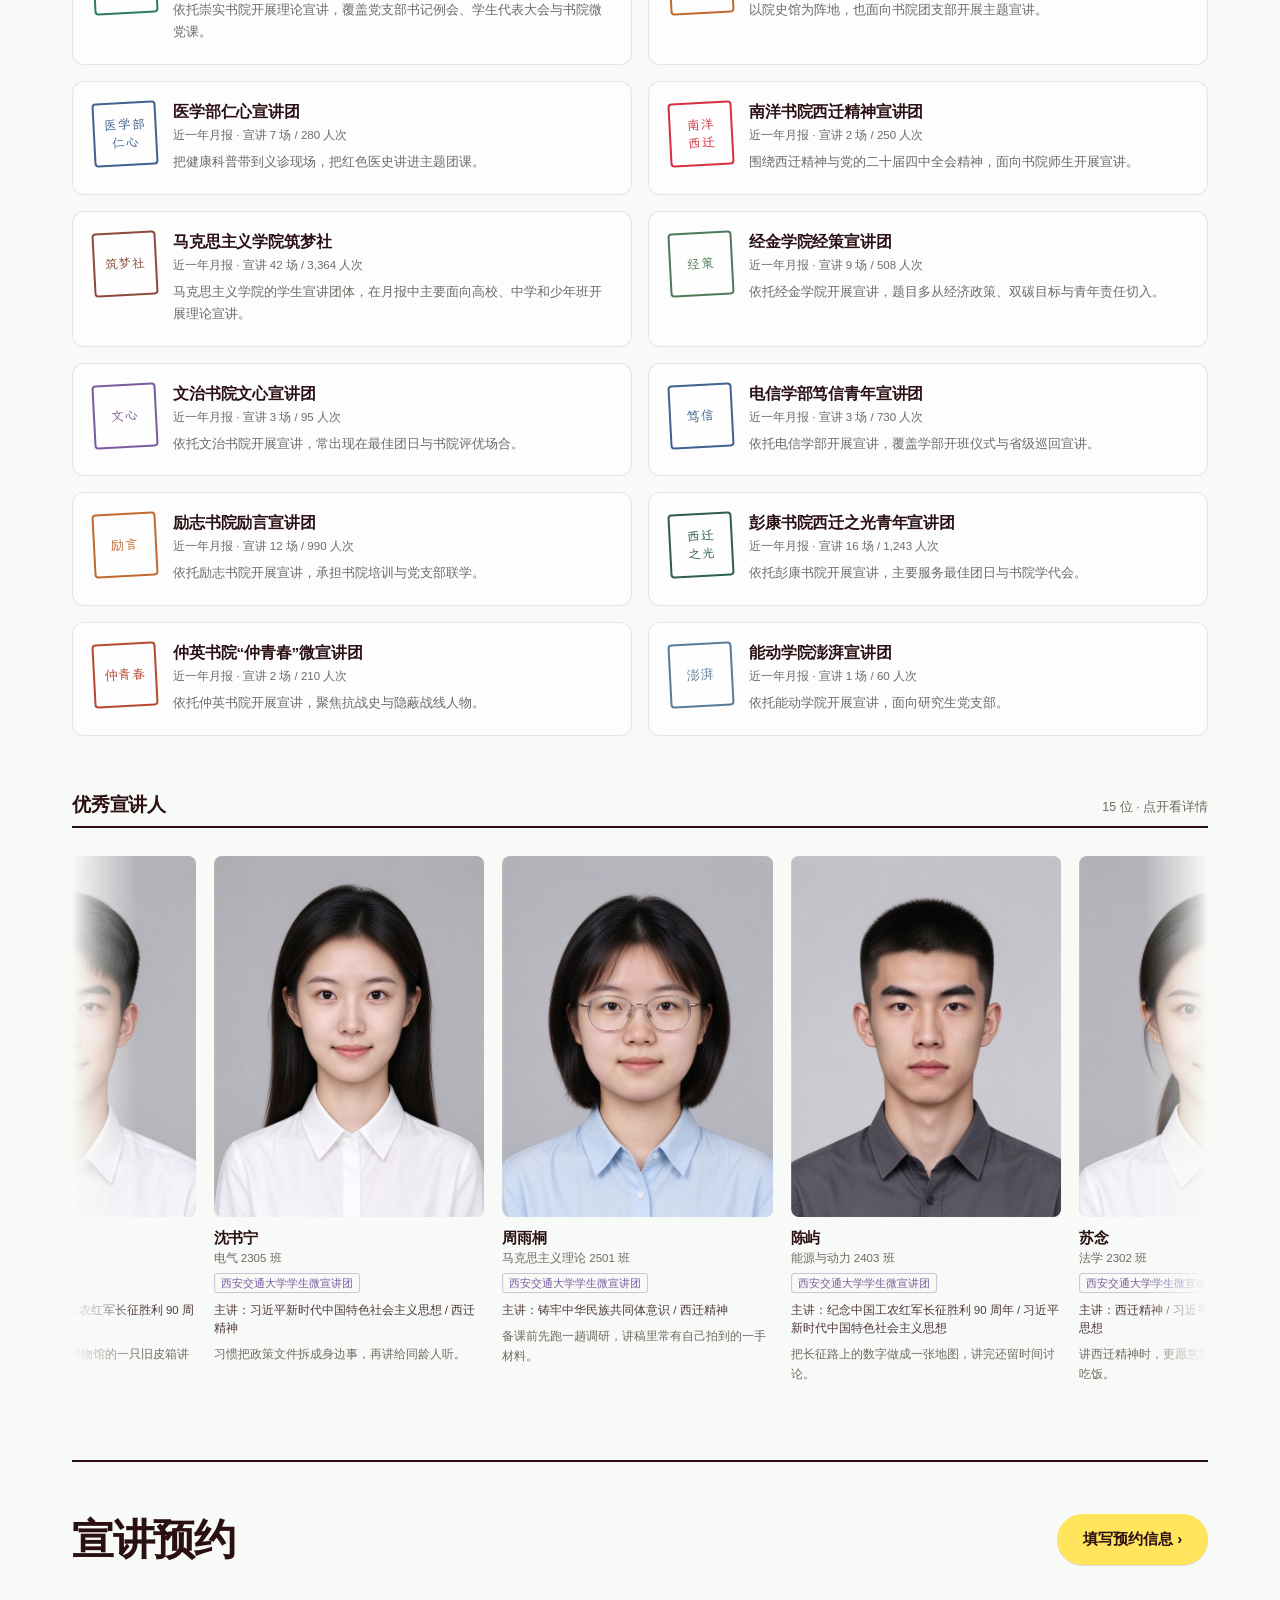
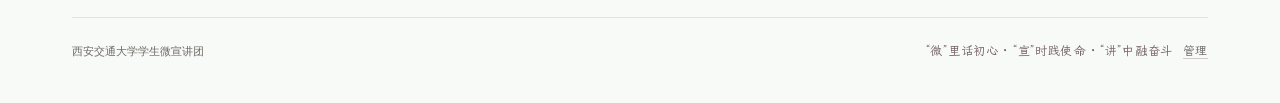
==== commit 84fb309d: "专题列全13个；分团扩到12支；筑言计划改培训动态；管理端可添加活动/比赛并进日历；补后端路径调研" ====
--- a/index.html
+++ b/index.html
@@ -341,7 +341,7 @@
 </style>
 <script>document.documentElement.className+=' js js-arm';setTimeout(function(){document.documentElement.classList.remove('js-arm')},2400);</script>
 <link rel="preload" as="image" href="assets/img/speakers/s01.jpg">
-<link rel="stylesheet" href="assets/motion.css?v=20261105i">
+<link rel="stylesheet" href="assets/motion.css?v=20261105j">
 </head>
 <body>
 
@@ -429,14 +429,8 @@
   </section>
 
   <section class="sec" id="topics">
-    <div class="sec-hd"><h2>开放预约的专题</h2><a href="#" onclick="return false">完整课单 →</a></div>
-    <div class="rlist">
-      <a class="row" href="#" onclick="openBooking('主题一：习近平新时代中国特色社会主义思想的生动实践');return false"><i style="background:#2E7D5B"></i>习近平新时代中国特色社会主义思想的生动实践<span class="c">预约 ›</span></a>
-      <a class="row" href="#" onclick="openBooking('主题二：西迁精神永放光芒');return false"><i style="background:#3F628F"></i>西迁精神永放光芒<span class="c">预约 ›</span></a>
-      <a class="row" href="#" onclick="openBooking('主题三：纪念中国工农红军长征胜利90周年');return false"><i style="background:#E85F8A"></i>纪念中国工农红军长征胜利 90 周年<span class="c">预约 ›</span></a>
-      <a class="row" href="#" onclick="openBooking('主题七：铸牢中华民族共同体意识');return false"><i style="background:#E8A33F"></i>铸牢中华民族共同体意识<span class="c">预约 ›</span></a>
-      <a class="row" href="#" onclick="openBooking();return false"><i style="background:#D6303F"></i>主题还没定，请宣讲团推荐<span class="c">预约 ›</span></a>
-    </div>
+    <div class="sec-hd"><h2>开放预约的专题</h2><a href="#" onclick="return false">共 13 个主题 →</a></div>
+    <div class="rlist" id="topicRows"></div>
   </section>
 
   <section class="sec" id="columns">
@@ -478,7 +472,7 @@
   </div>
 </div>
 
-<script src="assets/site.js?v=20261105i"></script>
+<script src="assets/site.js?v=20261105j"></script>
 <script>
 /* ============ 数据 ============ */
 const KEY = 'xyyj_bookings_v1';
@@ -775,6 +769,18 @@
   save(load().filter(x => x.no !== no));
   body.innerHTML = mineHTML();
 });
+
+/* 开放预约的专题：13 个主题全列 */
+function renderTopicRows(){
+  const box = document.getElementById('topicRows');
+  if(!box) return;
+  const colors = ['#2E7D5B','#3F628F','#E85F8A','#8A6D3B','#9E2B25','#5B7C99','#E8A33F','#7A5C9E','#C06A2E','#2F6047','#A3312A','#6E6A66','#B5482F'];
+  const label = t => t.replace(/^主题[一二三四五六七八九十]+：/, '');
+  const rows = FORM_TOPICS.map((t, i) =>
+    `<a class="row" href="#" onclick="openBooking('${t.replace(/'/g, "\\'")}');return false"><i style="background:${colors[i % colors.length]}"></i>${escHtml(label(t))}<span class="c">预约 ›</span></a>`
+  ).join('') + `<a class="row" href="#" onclick="openBooking();return false"><i style="background:#D6303F"></i>主题还没定，请宣讲团推荐<span class="c">预约 ›</span></a>`;
+  box.innerHTML = rows;
+}
 
 /* 分团：来自 2025.09—2026.08 各期月报的宣讲统计 */
 const fmtN = n => String(n == null ? '' : n).replace(/\B(?=(\d{3})+(?!\d))/g, ',');
@@ -963,6 +969,7 @@
     </details>`).join('');
 }
 renderCols();
+renderTopicRows();
 renderBranches();
 renderSpeakers();
 initSpkDrag();
@@ -1000,8 +1007,8 @@
 window.openMine = openMine;
 window.openSpeaker = openSpeaker;
 </script>
-<script src="assets/motion.js?v=20261105i"></script>
-<script src="assets/space.js?v=20261105i"></script>
-<script src="assets/ticket.js?v=20261105i"></script>
+<script src="assets/motion.js?v=20261105j"></script>
+<script src="assets/space.js?v=20261105j"></script>
+<script src="assets/ticket.js?v=20261105j"></script>
 </body>
 </html>
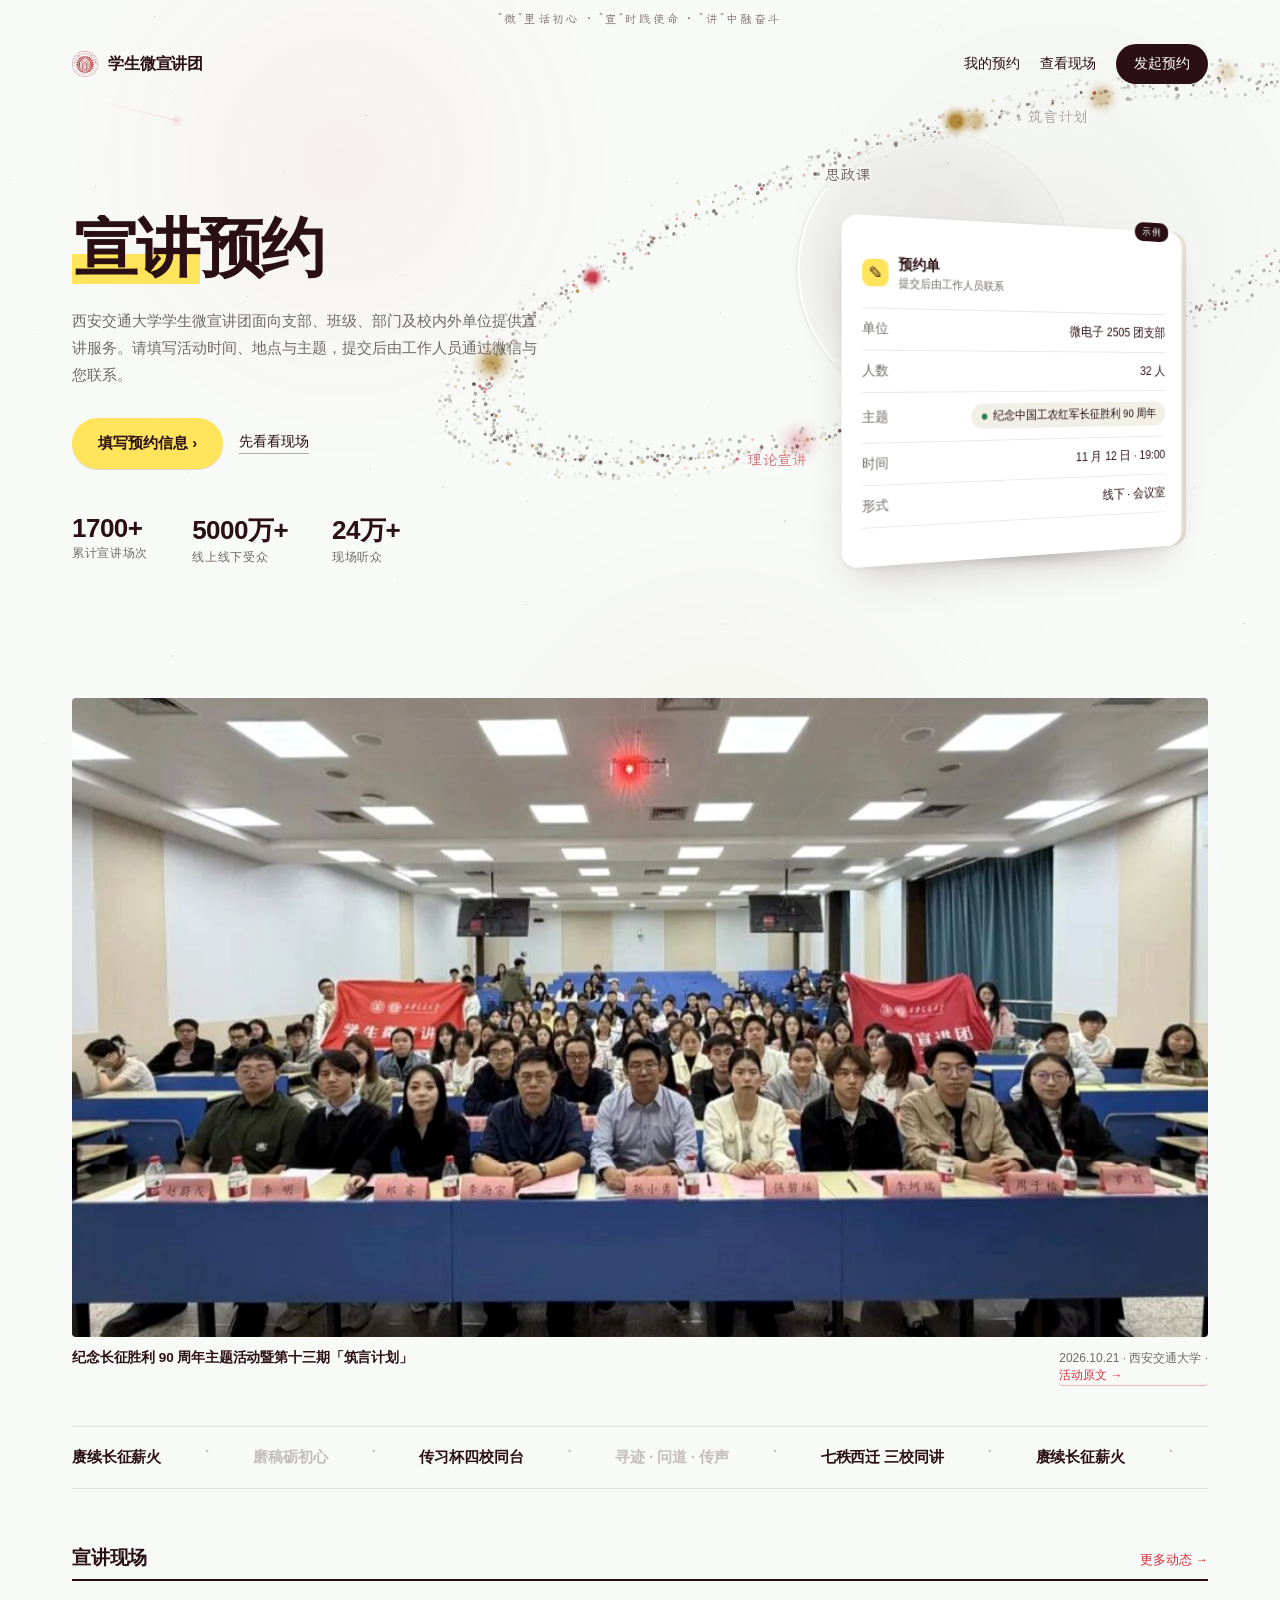
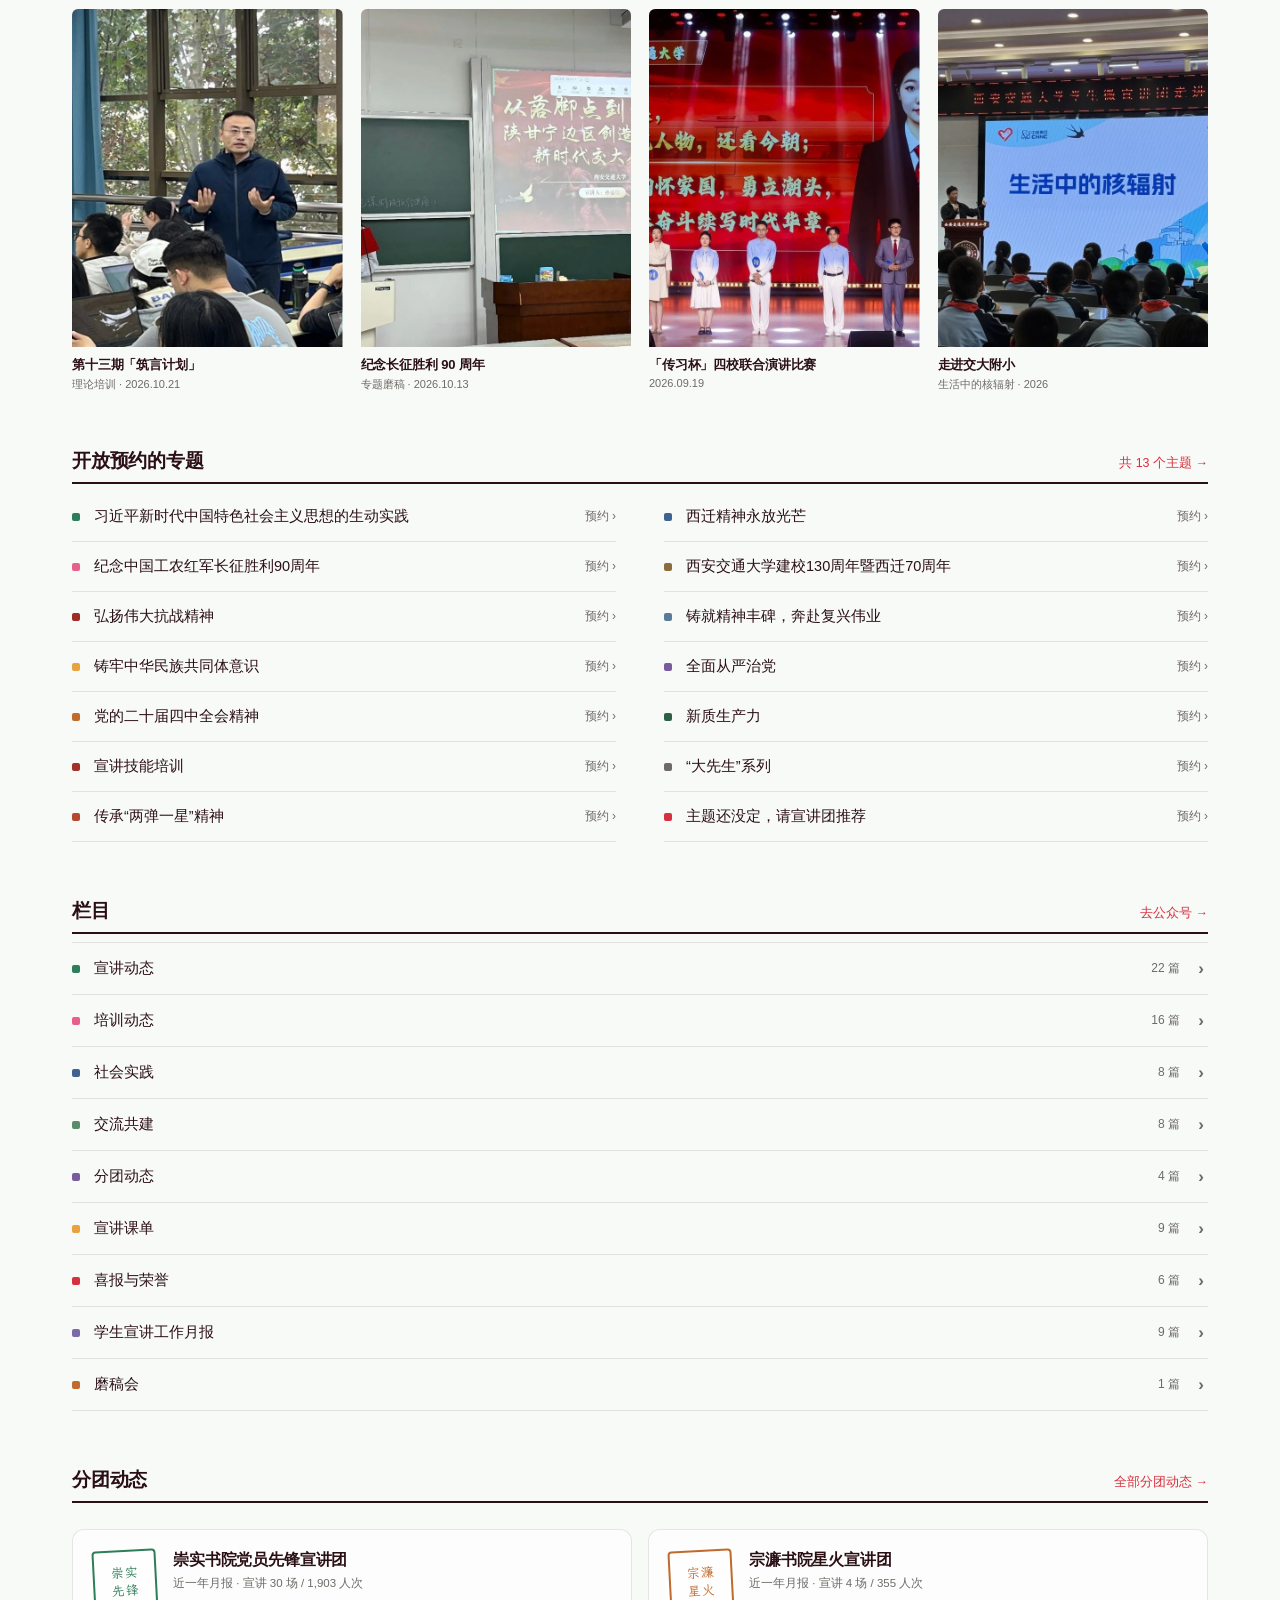
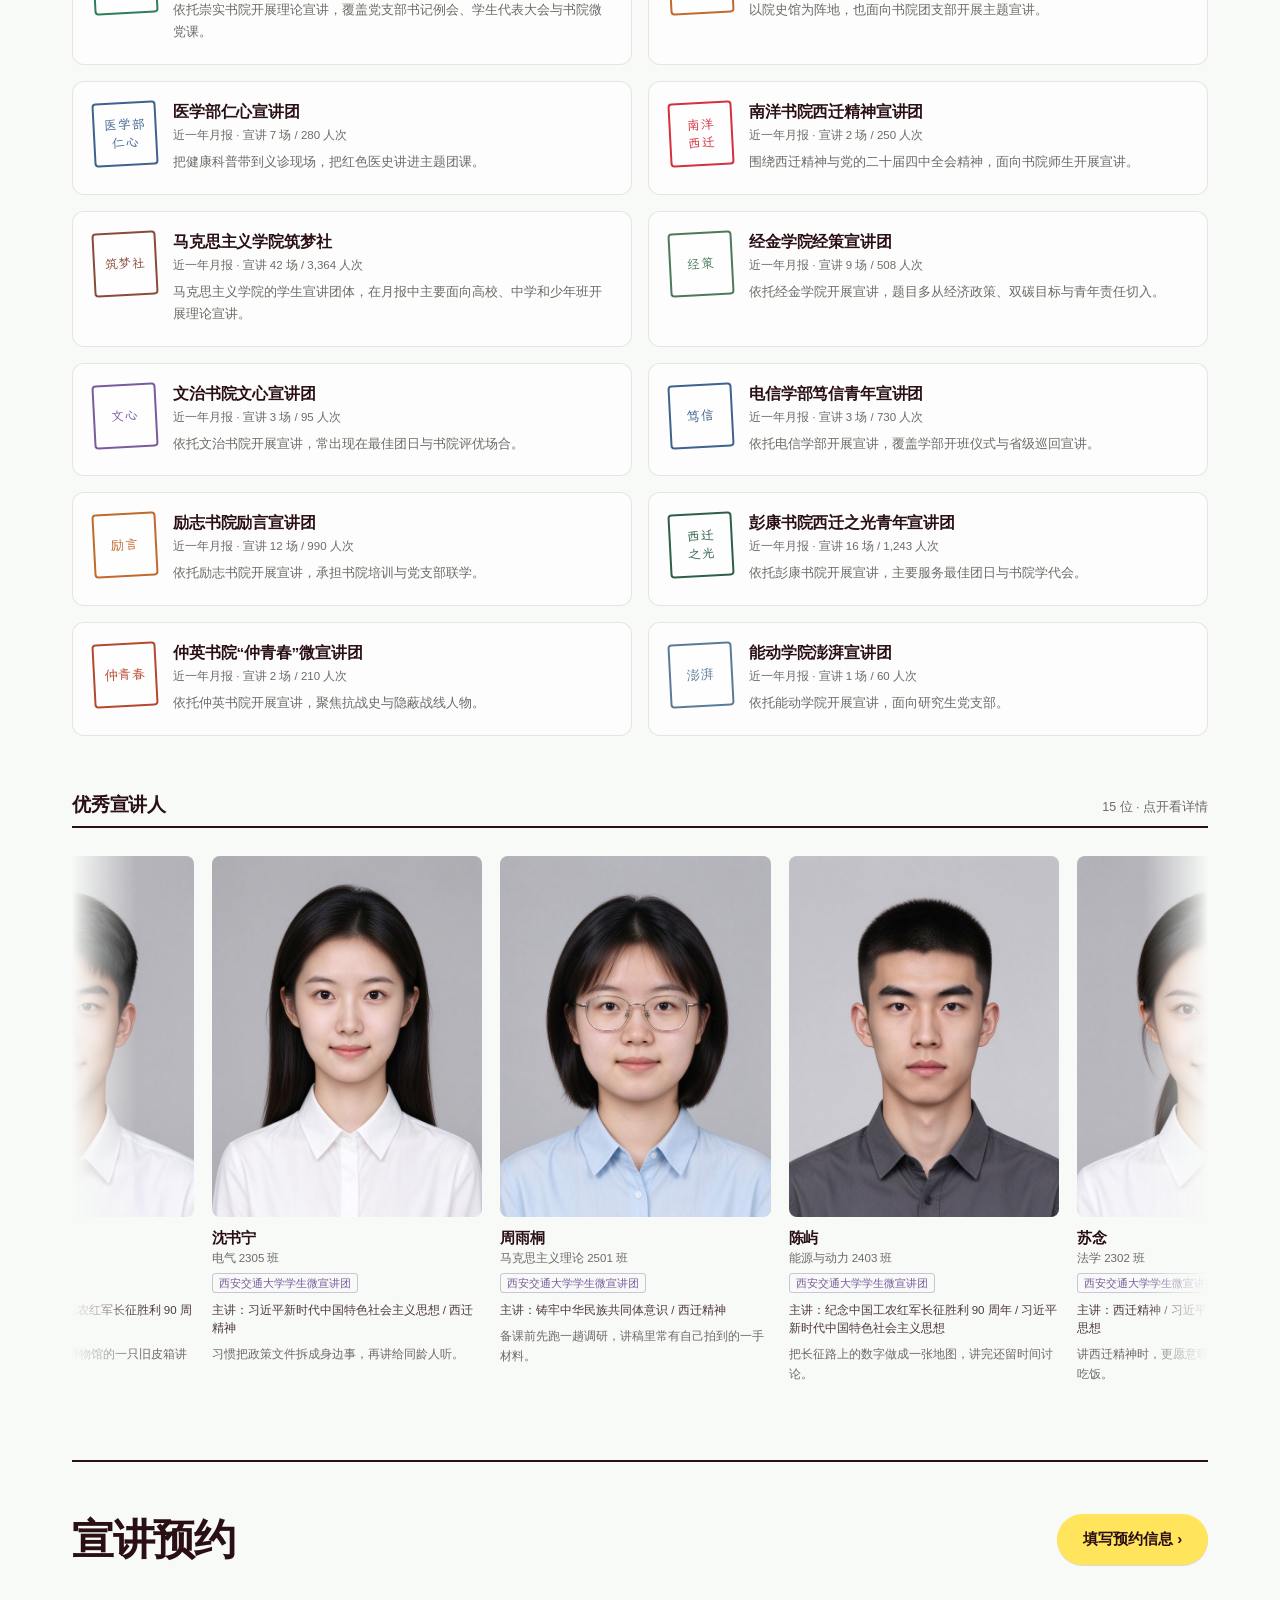
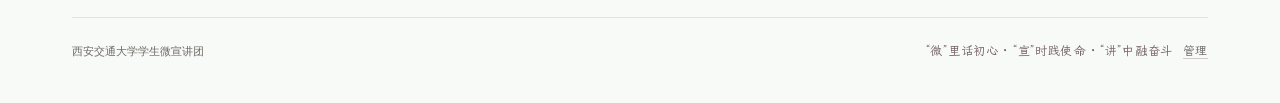
==== commit a9646beb: "接入可选后端：config/api 适配层；预约、我的预约、管理端状态与事件可同步到 server" ====
--- a/index.html
+++ b/index.html
@@ -341,7 +341,7 @@
 </style>
 <script>document.documentElement.className+=' js js-arm';setTimeout(function(){document.documentElement.classList.remove('js-arm')},2400);</script>
 <link rel="preload" as="image" href="assets/img/speakers/s01.jpg">
-<link rel="stylesheet" href="assets/motion.css?v=20261105j">
+<link rel="stylesheet" href="assets/motion.css?v=20261105k">
 </head>
 <body>
 
@@ -472,7 +472,9 @@
   </div>
 </div>
 
-<script src="assets/site.js?v=20261105j"></script>
+<script src="assets/config.js?v=20261105k"></script>
+<script src="assets/api.js?v=20261105k"></script>
+<script src="assets/site.js?v=20261105k"></script>
 <script>
 /* ============ 数据 ============ */
 const KEY = 'xyyj_bookings_v1';
@@ -712,6 +714,17 @@
   };
   list.unshift(rec);
   save(list);
+  if(window.XYAPI && XYAPI.on){
+    XYAPI.createBooking(rec).then(j => {
+      if(!j.booking) return;
+      const l = load(); const i = l.findIndex(x => x.no === rec.no);
+      if(i >= 0){ l[i] = Object.assign(l[i], j.booking); save(l); }
+    }).catch(err => {
+      const l = load(); const i = l.findIndex(x => x.no === rec.no);
+      if(i >= 0){ l[i].pending = true; save(l); }
+      console.warn('后端暂时不可用，这条已存在本机：', err);
+    });
+  }
   presetTopic = '';
   presetSpeaker = '';
   title.textContent = '预约已提交';
@@ -767,6 +780,7 @@
   const no = b.dataset.del;
   if(!confirm('确定取消 ' + no + ' 这条预约吗？')) return;
   save(load().filter(x => x.no !== no));
+  if(window.XYAPI && XYAPI.on) XYAPI.cancel(no).catch(err => console.warn('取消未同步到后端：', err));
   body.innerHTML = mineHTML();
 });
 
@@ -969,6 +983,19 @@
     </details>`).join('');
 }
 renderCols();
+/* 有后端时，进页面就把自己的预约从服务器拉一遍 */
+async function refreshMine(){
+  if(!(window.XYAPI && XYAPI.on)) return;
+  try{
+    const j = await XYAPI.mine();
+    if(Array.isArray(j.bookings)){
+      save(j.bookings);
+      if(title.textContent === '我的预约') body.innerHTML = mineHTML();
+    }
+  }catch(e){ console.warn('我的预约同步失败', e); }
+}
+refreshMine();
+
 renderTopicRows();
 renderBranches();
 renderSpeakers();
@@ -1007,8 +1034,8 @@
 window.openMine = openMine;
 window.openSpeaker = openSpeaker;
 </script>
-<script src="assets/motion.js?v=20261105j"></script>
-<script src="assets/space.js?v=20261105j"></script>
-<script src="assets/ticket.js?v=20261105j"></script>
+<script src="assets/motion.js?v=20261105k"></script>
+<script src="assets/space.js?v=20261105k"></script>
+<script src="assets/ticket.js?v=20261105k"></script>
 </body>
 </html>
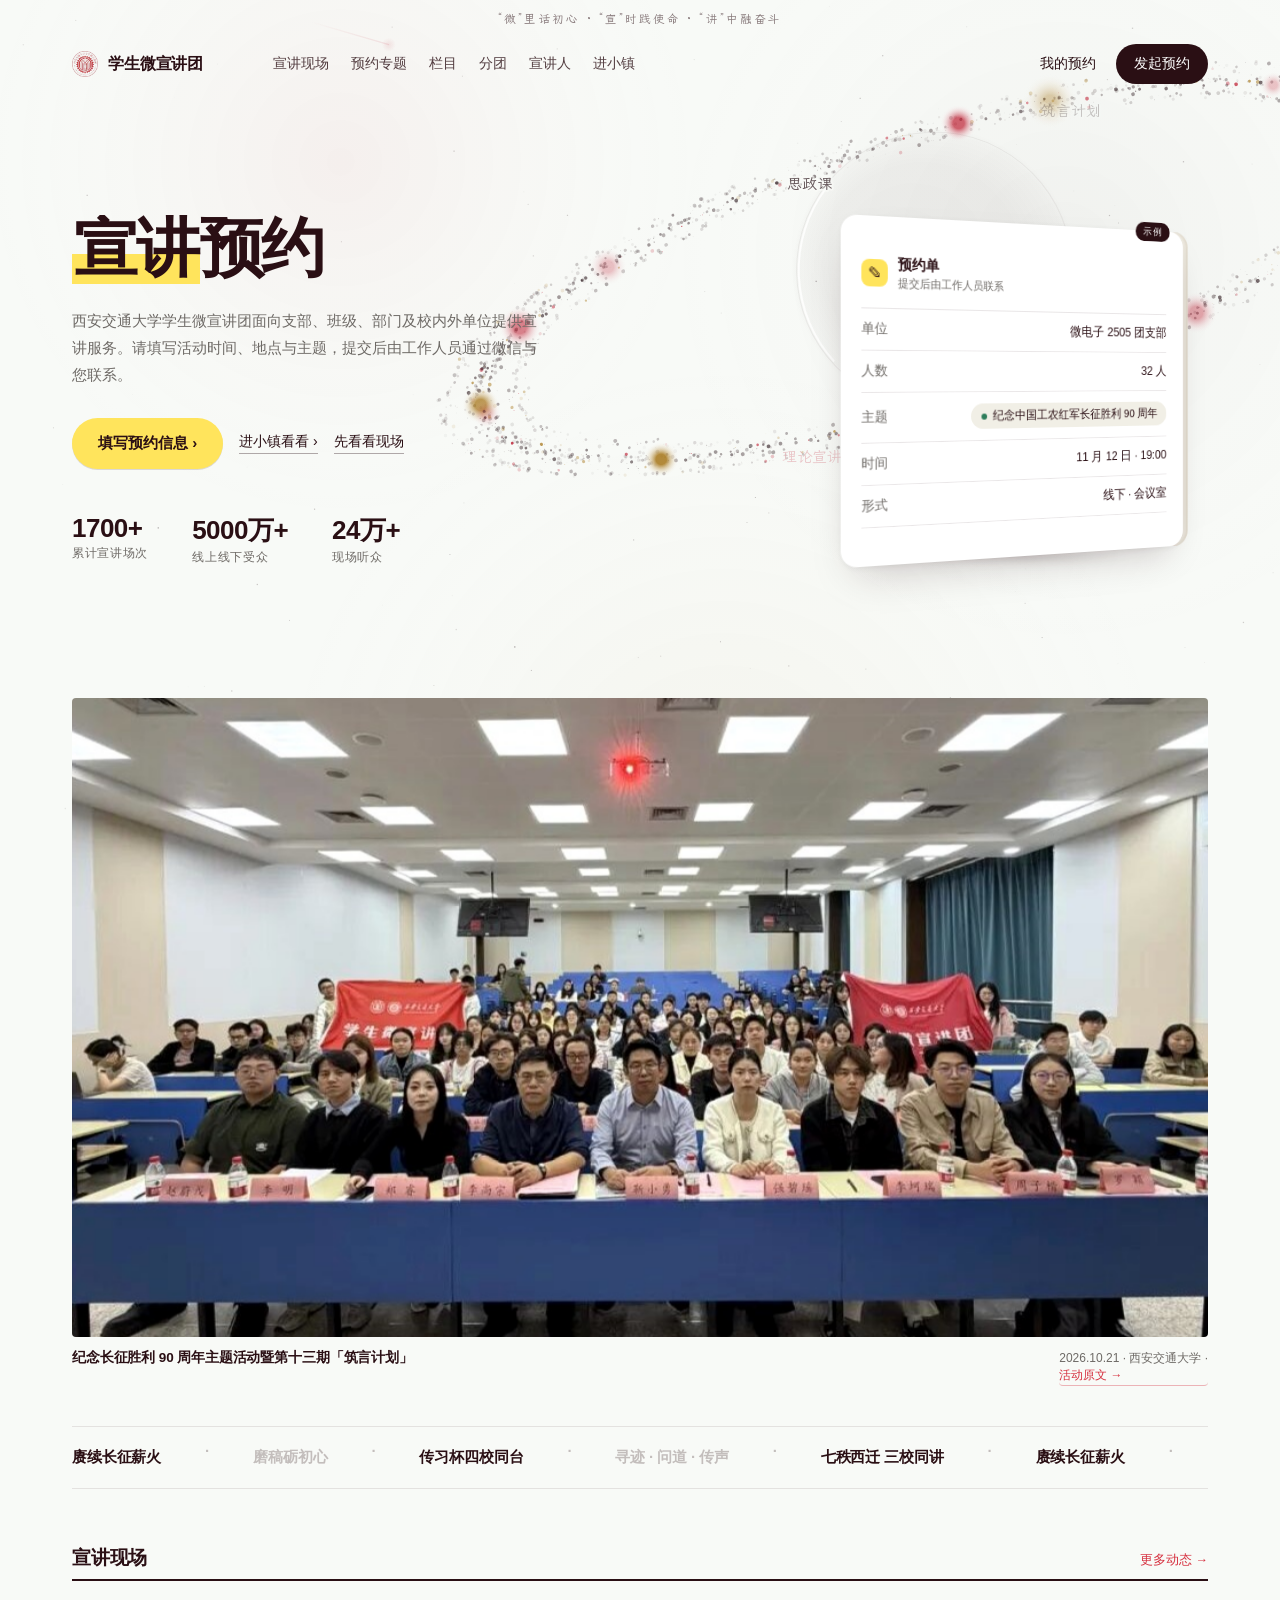
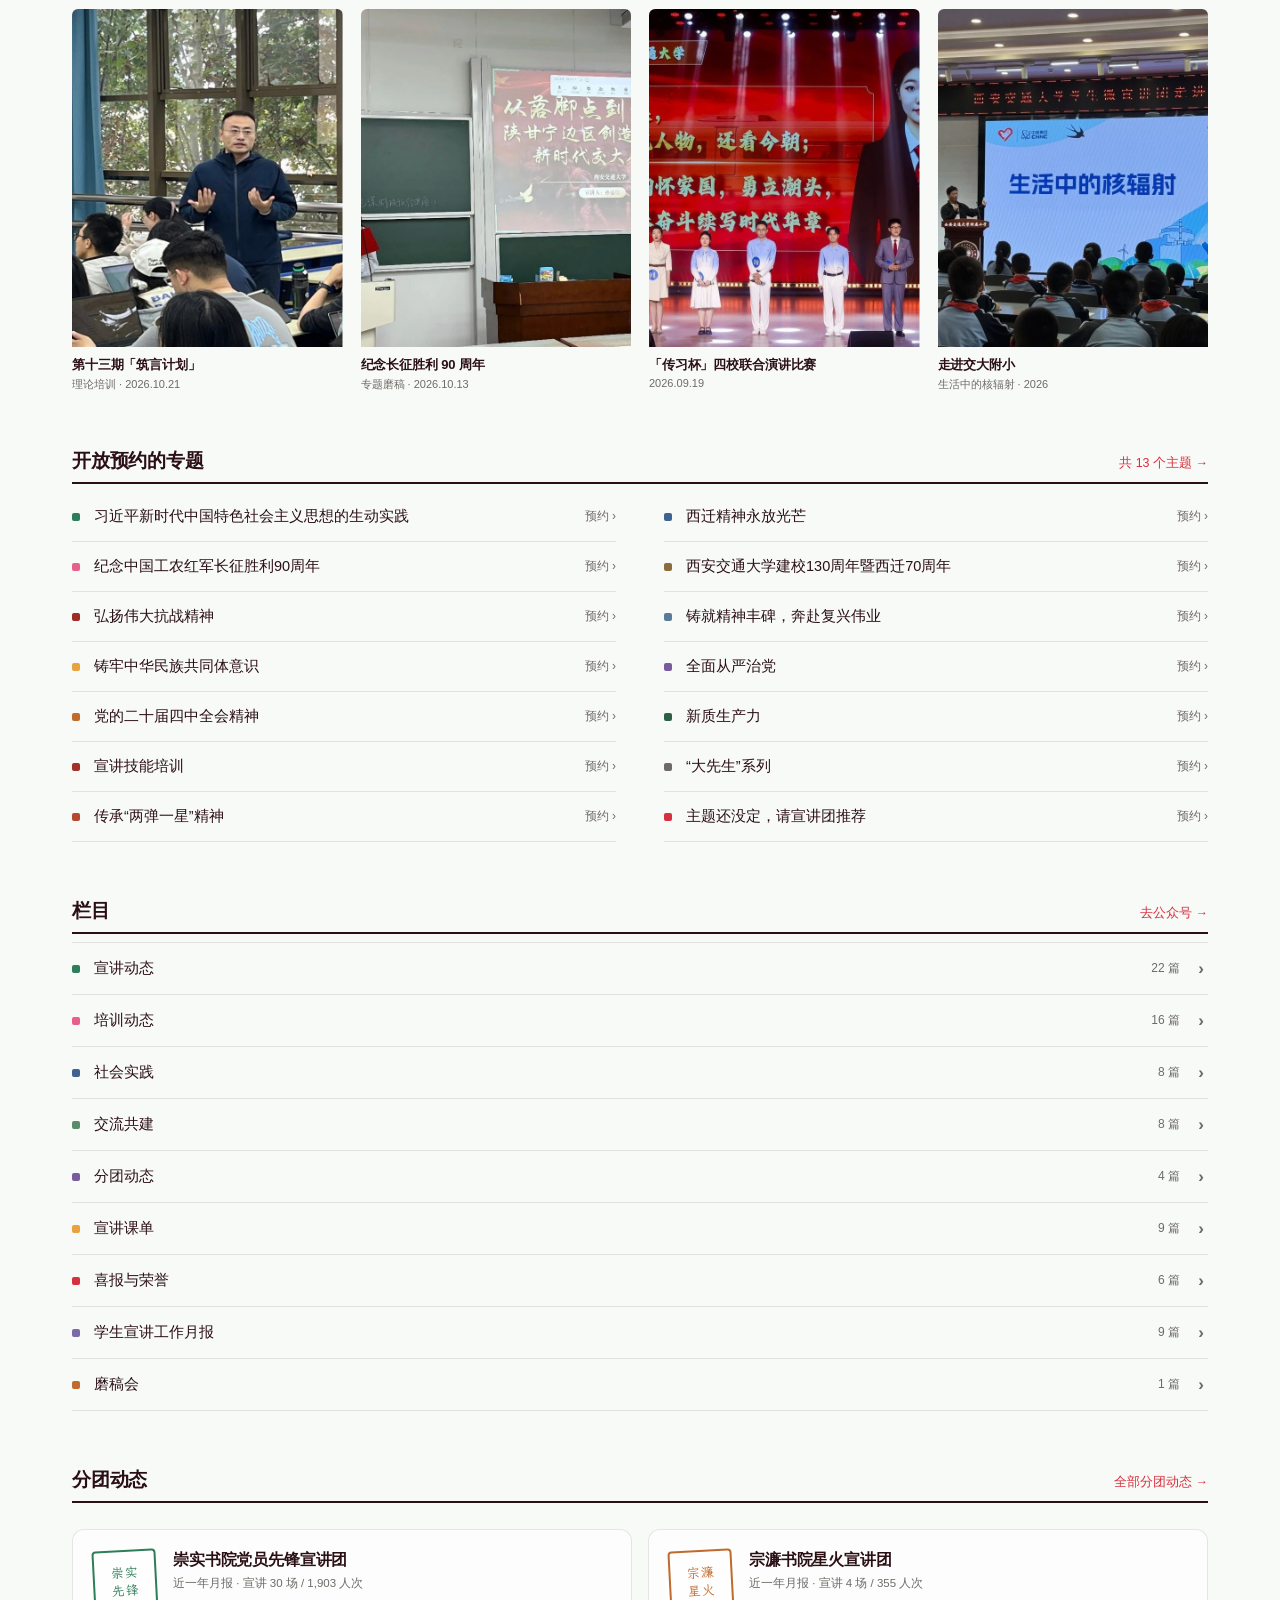
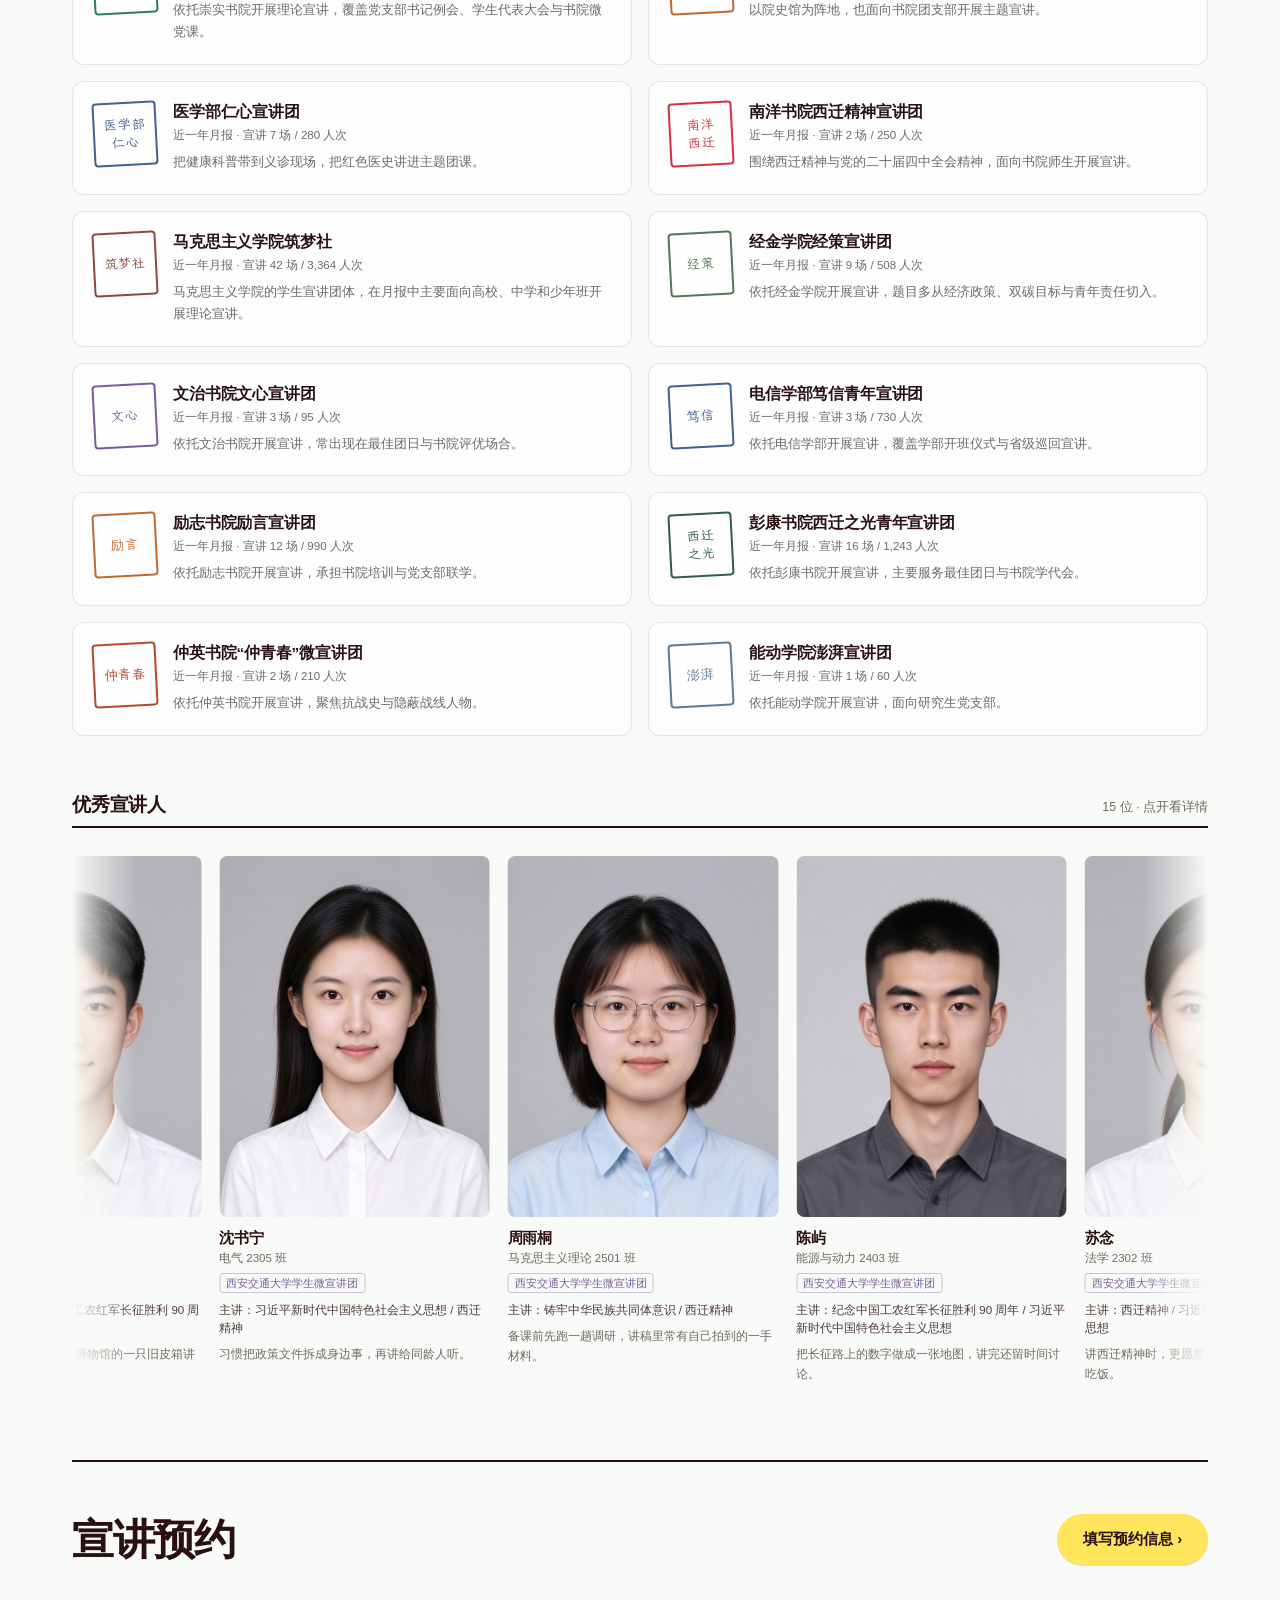
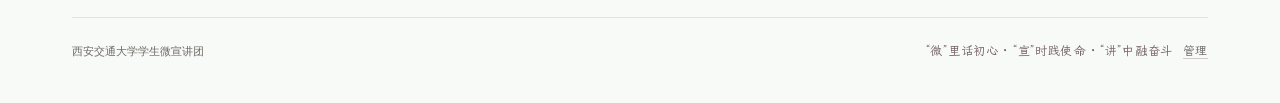
==== commit d146adc9: "新增像素小镇 world：宣讲台小游戏、课单目录、猫彩蛋；首页导航补齐栏目并加进小镇入口" ====
--- a/index.html
+++ b/index.html
@@ -35,7 +35,12 @@
 .links a:hover{opacity:1}
 .links i{width:9px;height:9px;border-radius:2px;display:block}
 .c1 i{background:#2E7D5B}.c2 i{background:#3F628F}.c3 i{background:#E85F8A}.c4 i{background:#E8A33F}
+.nav .links{display:flex;align-items:center;gap:22px;font-size:13.5px;margin-left:40px}
+.nav .links a{text-decoration:none;color:inherit;opacity:.8;transition:opacity .18s}
+.nav .links a:hover{opacity:1;color:var(--accent)}
 .nav .right{margin-left:auto;display:flex;align-items:center;gap:20px}
+@media (max-width:1180px){ .nav .links{gap:14px;font-size:12.5px;margin-left:22px} }
+@media (max-width:940px){ .nav .links{display:none} }
 .nav .right a{font-size:13.5px;text-decoration:none}
 .nav .mine{border:0;background:none;font-size:13.5px;cursor:pointer;padding:0;color:var(--ink)}
 .nav .book{background:var(--ink);color:#fff;padding:11px 18px;border-radius:999px;font-weight:500;border:0;font-size:13.5px;cursor:pointer}
@@ -351,9 +356,16 @@
 
   <nav class="nav">
     <div class="brand"><img src="assets/img/logo-mark.png" alt="">学生微宣讲团</div>
+    <div class="links">
+      <a href="#scenes">宣讲现场</a>
+      <a href="#topics">预约专题</a>
+      <a href="#columns">栏目</a>
+      <a href="#branches">分团</a>
+      <a href="#speakers">宣讲人</a>
+      <a href="world/index.html">进小镇</a>
+    </div>
     <div class="right">
       <button class="mine" id="btnMine">我的预约</button>
-      <a class="see" href="#scenes">查看现场</a>
       <button class="book" id="btnBookTop">发起预约</button>
     </div>
   </nav>
@@ -364,6 +376,7 @@
       <p class="lede">西安交通大学学生微宣讲团面向支部、班级、部门及校内外单位提供宣讲服务。请填写活动时间、地点与主题，提交后由工作人员通过微信与您联系。</p>
       <div class="acts">
         <button class="btn-p" id="btnBookHero">填写预约信息 ›</button>
+        <a class="btn-s" href="world/index.html">进小镇看看 ›</a>
         <a class="btn-s" href="#scenes">先看看现场</a>
       </div>
       <div class="stats">
@@ -417,6 +430,7 @@
     <a class="hl" href="https://mp.weixin.qq.com/s/18HNmhEr6WqT4qnxrZgYKw" target="_blank" rel="noopener">赓续长征薪火</a><span>·</span><a href="https://mp.weixin.qq.com/s/984aRran-f5mQDClnLPmSw" target="_blank" rel="noopener">磨稿砺初心</a><span>·</span><a class="hl" href="https://mp.weixin.qq.com/s/txKdNRFmcWIDp7nryoi8cA" target="_blank" rel="noopener">传习杯四校同台</a><span>·</span><a href="https://weixin.sogou.com/weixin?type=2&query=%E5%AF%BB%E8%BF%B9%C2%B7%E9%97%AE%E9%81%93%C2%B7%E4%BC%A0%E5%A3%B0%EF%BD%9C2026%E5%B9%B4%E6%9A%91%E6%9C%9F%E7%A4%BE%E4%BC%9A%E5%AE%9E%E8%B7%B5%E7%BA%AA%E5%AE%9E" target="_blank" rel="noopener">寻迹 · 问道 · 传声</a><span>·</span><a class="hl" href="https://mp.weixin.qq.com/s/VCMx_W-KeptHHGKtvDqIFw" target="_blank" rel="noopener">七秩西迁 三校同讲</a><span>·</span>
     <a class="hl" tabindex="-1" aria-hidden="true" href="https://mp.weixin.qq.com/s/18HNmhEr6WqT4qnxrZgYKw" target="_blank" rel="noopener">赓续长征薪火</a><span>·</span><a tabindex="-1" aria-hidden="true" href="https://mp.weixin.qq.com/s/984aRran-f5mQDClnLPmSw" target="_blank" rel="noopener">磨稿砺初心</a><span>·</span><a class="hl" tabindex="-1" aria-hidden="true" href="https://mp.weixin.qq.com/s/txKdNRFmcWIDp7nryoi8cA" target="_blank" rel="noopener">传习杯四校同台</a><span>·</span><a tabindex="-1" aria-hidden="true" href="https://weixin.sogou.com/weixin?type=2&query=%E5%AF%BB%E8%BF%B9%C2%B7%E9%97%AE%E9%81%93%C2%B7%E4%BC%A0%E5%A3%B0%EF%BD%9C2026%E5%B9%B4%E6%9A%91%E6%9C%9F%E7%A4%BE%E4%BC%9A%E5%AE%9E%E8%B7%B5%E7%BA%AA%E5%AE%9E" target="_blank" rel="noopener">寻迹 · 问道 · 传声</a><span>·</span><a class="hl" tabindex="-1" aria-hidden="true" href="https://mp.weixin.qq.com/s/VCMx_W-KeptHHGKtvDqIFw" target="_blank" rel="noopener">七秩西迁 三校同讲</a><span>·</span>
   </div></div>
+
 
   <section class="sec" id="scenes">
     <div class="sec-hd"><h2>宣讲现场</h2><a href="#columns">更多动态 →</a></div>
@@ -1037,5 +1051,34 @@
 <script src="assets/motion.js?v=20261105k"></script>
 <script src="assets/space.js?v=20261105k"></script>
 <script src="assets/ticket.js?v=20261105k"></script>
+
+<script>
+(function(){
+  function check(){
+    var z = Math.max(window.innerWidth / Math.max(1, window.outerWidth), window.screen.width / Math.max(1, window.innerWidth));
+    var el = document.getElementById('zoomTip');
+    if(z > 1.3){
+      if(!el){
+        el = document.createElement('div');
+        el.id = 'zoomTip';
+        el.style.cssText = 'position:fixed;left:50%;top:14px;transform:translateX(-50%);z-index:9999;'+
+          'background:#B33A2B;color:#FBF3E1;padding:12px 22px;border-radius:6px;'+
+          'font:15px/1.6 "Songti SC","SimSun",serif;letter-spacing:.06em;'+
+          'box-shadow:0 10px 30px rgba(0,0,0,.25);display:flex;align-items:center;gap:14px';
+        el.innerHTML = '<span>浏览器把本站缩小了（约 <b id="zoomPct"></b>）。按 <b>Ctrl + 0</b> 恢复正常大小。</span>'+
+          '<button style="font:inherit;background:none;border:1px solid rgba(251,243,225,.6);'+
+          'color:#FBF3E1;border-radius:4px;padding:3px 10px;cursor:pointer">知道了</button>';
+        el.querySelector('button').onclick = function(){ el.remove(); };
+        document.body.appendChild(el);
+      }
+      var pct = document.getElementById('zoomPct');
+      if(pct) pct.textContent = Math.round(100 / z) + '%';
+    } else if(el){ el.remove(); }
+  }
+  window.addEventListener('resize', check);
+  setTimeout(check, 400);
+})();
+</script>
+
 </body>
 </html>
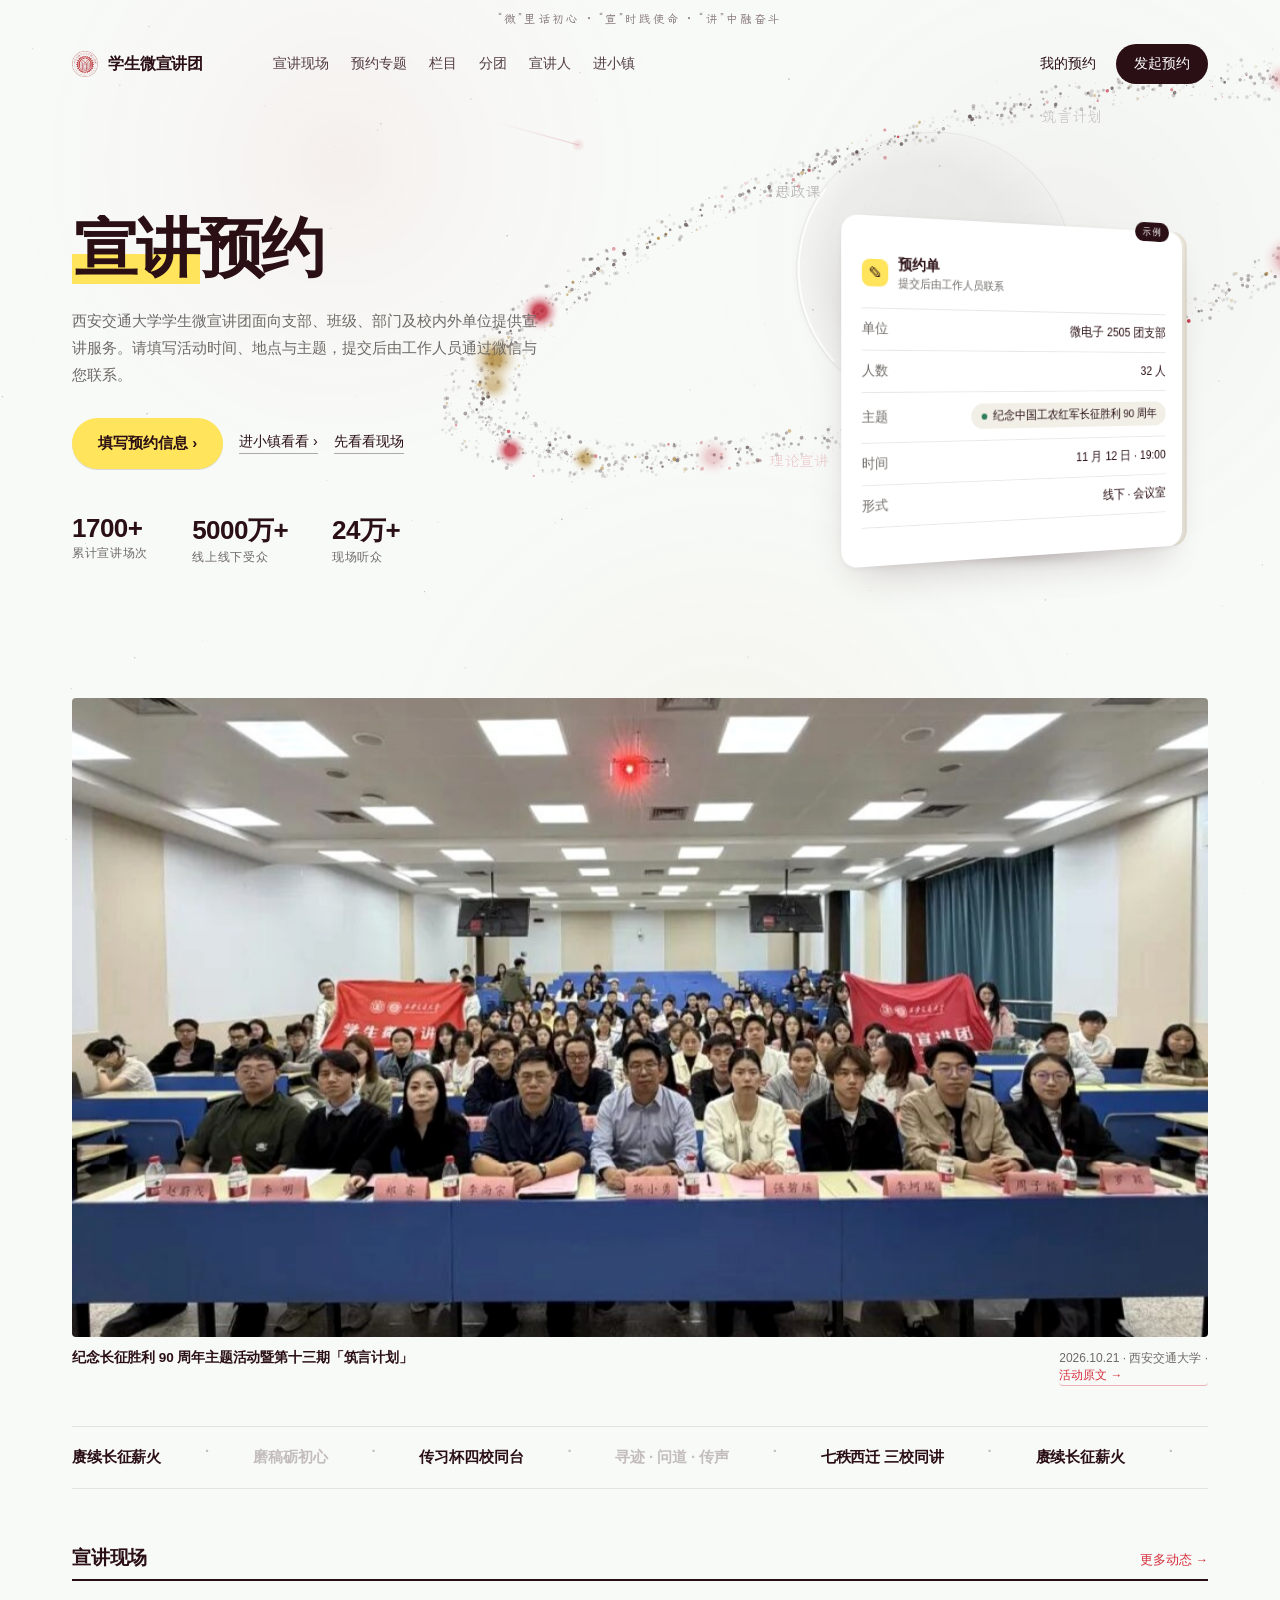
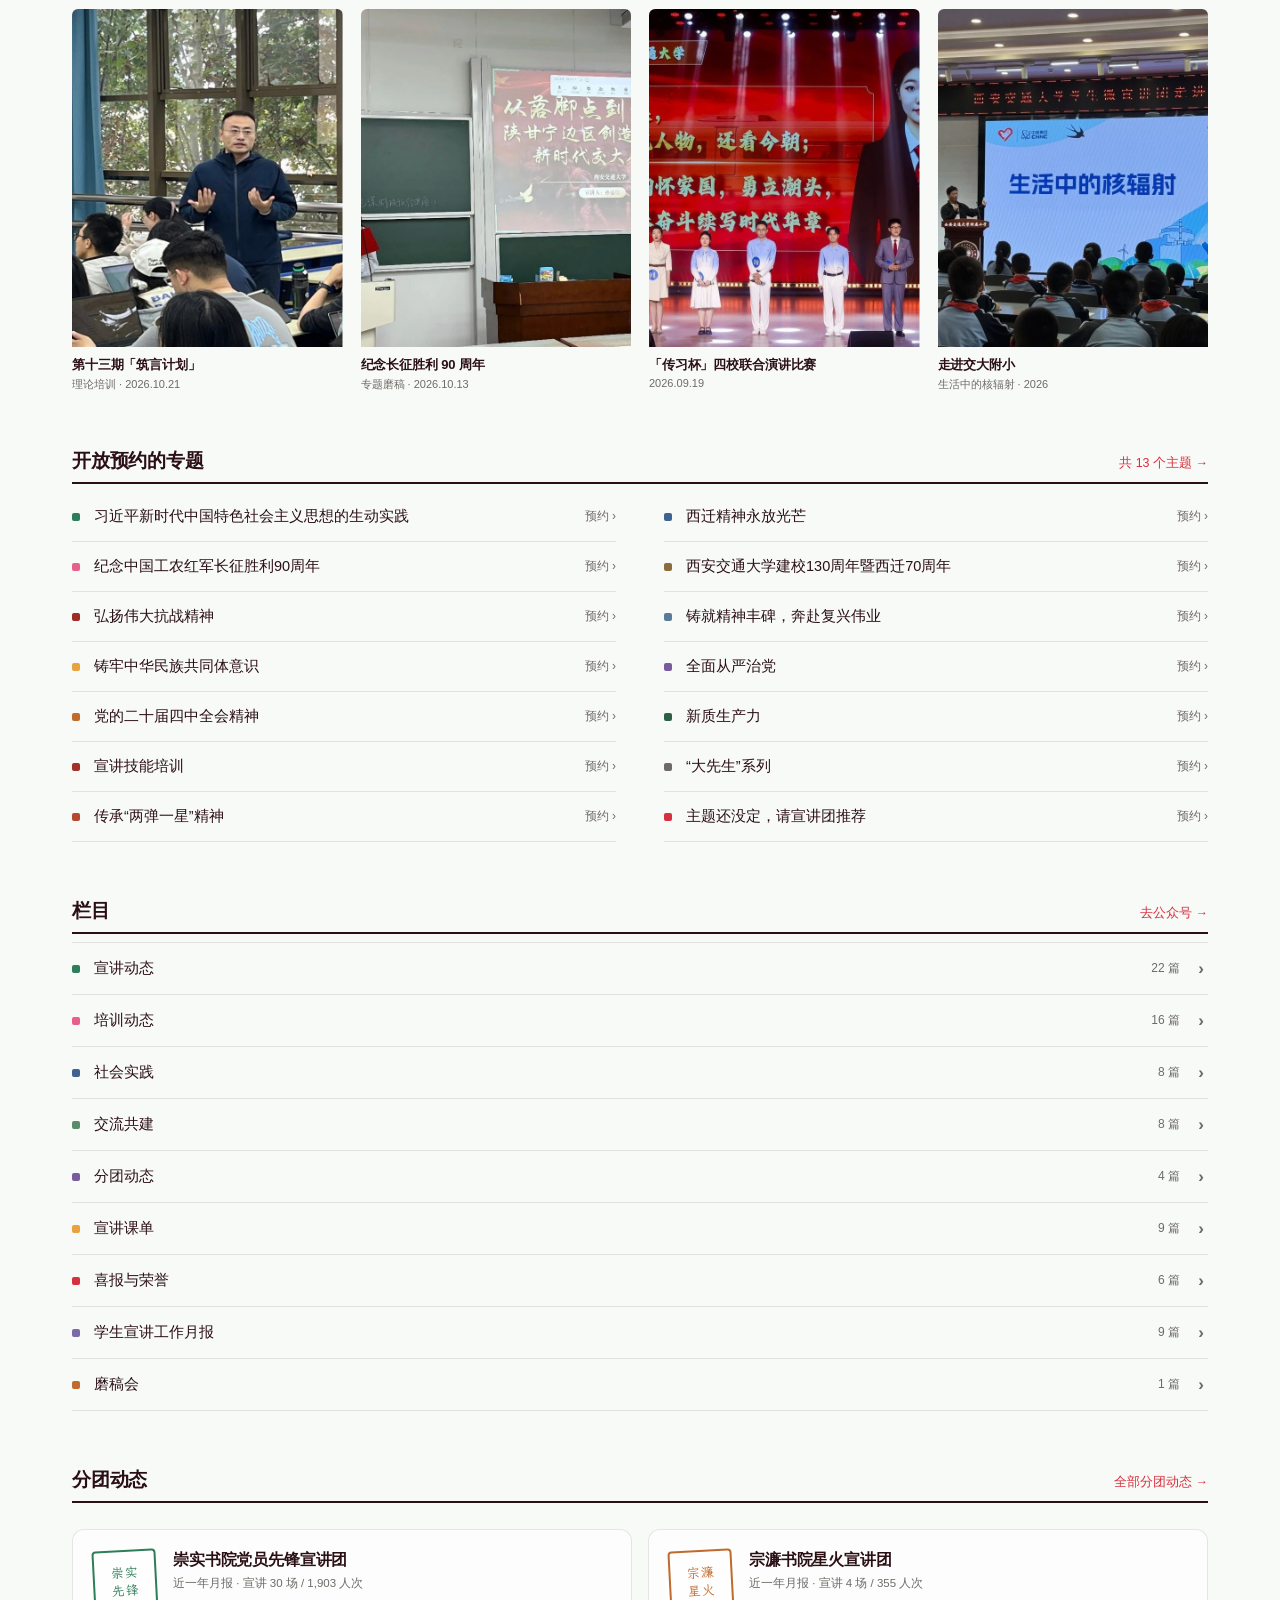
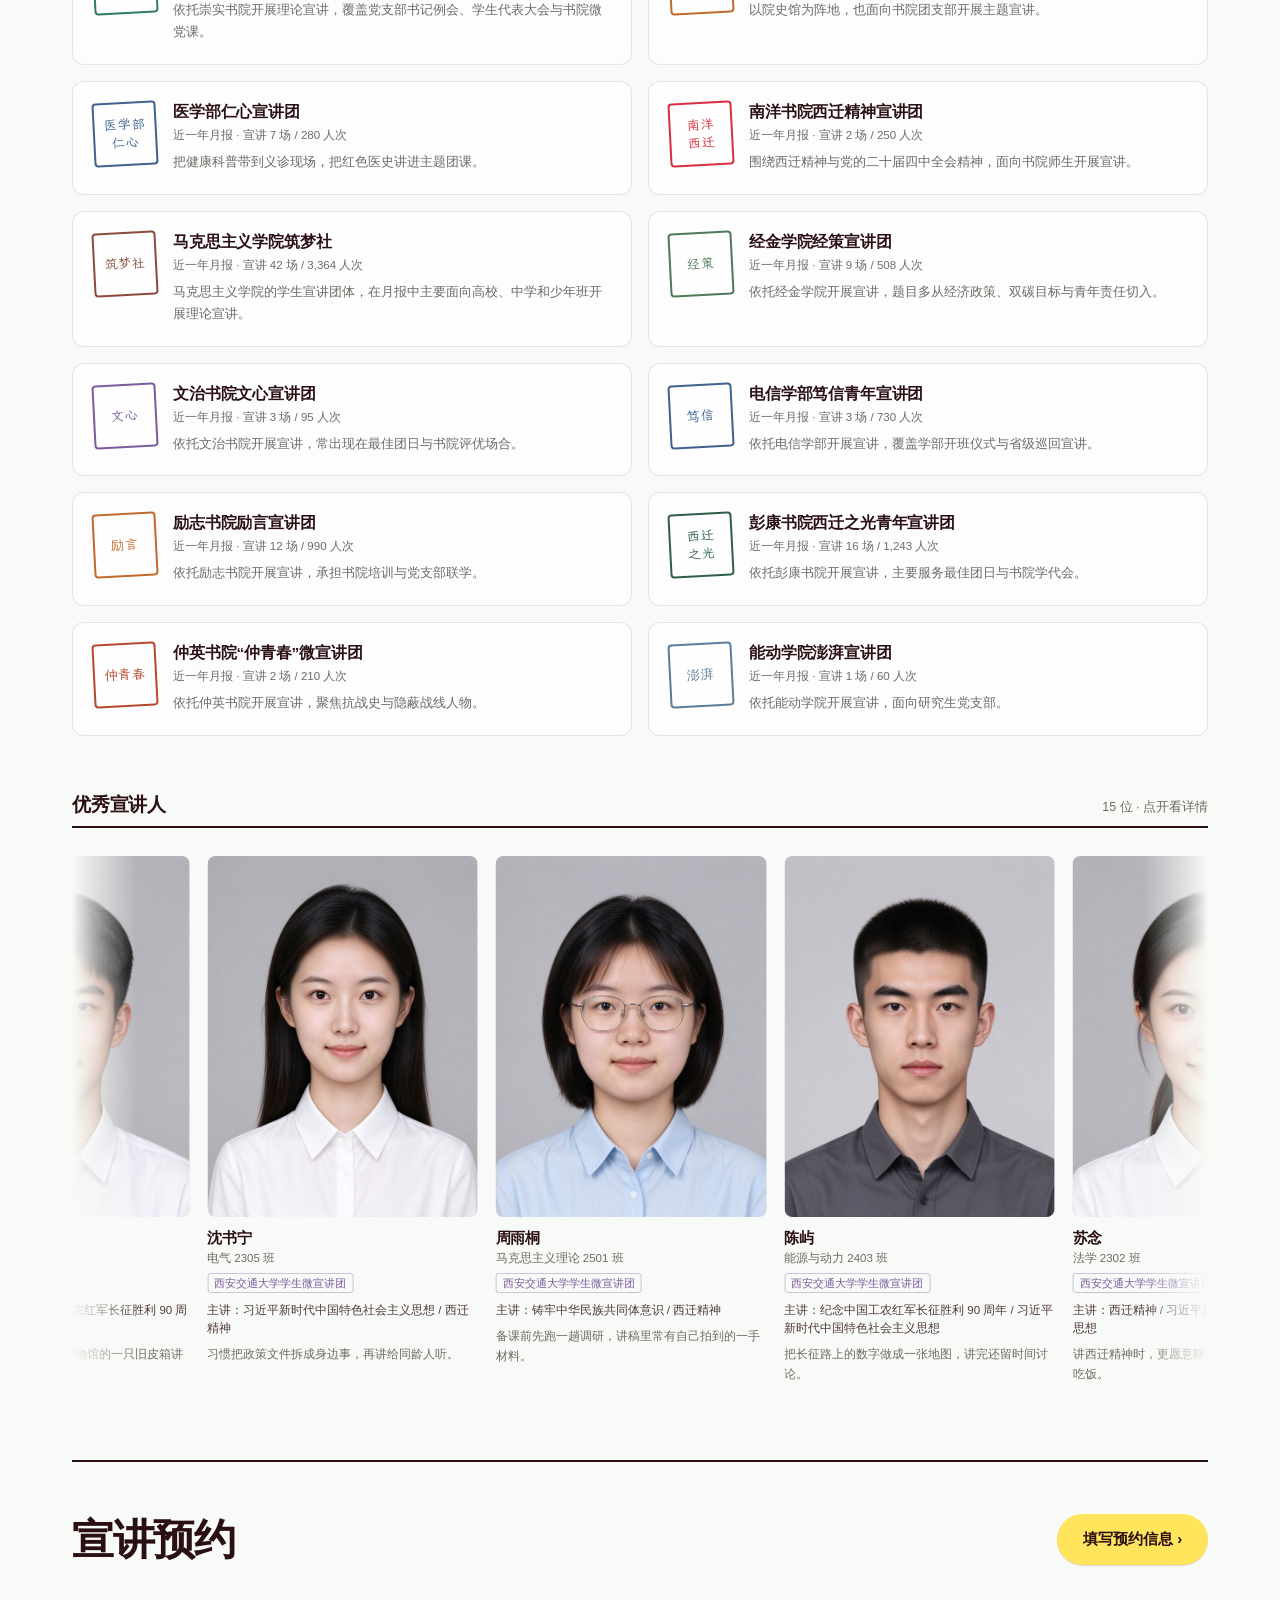
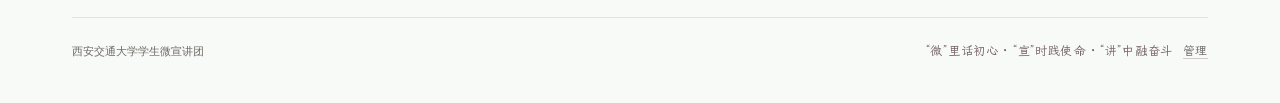
==== commit dd786d5b: "手机导航加菜单；相机：碰撞缩放平滑、双指缩放、限幅俯仰，避免莫名放大缩小" ====
--- a/index.html
+++ b/index.html
@@ -35,12 +35,34 @@
 .links a:hover{opacity:1}
 .links i{width:9px;height:9px;border-radius:2px;display:block}
 .c1 i{background:#2E7D5B}.c2 i{background:#3F628F}.c3 i{background:#E85F8A}.c4 i{background:#E8A33F}
+.nav{position:relative}
+.navmenu{display:none}
+.navmenu-panel{display:none}
 .nav .links{display:flex;align-items:center;gap:22px;font-size:13.5px;margin-left:40px}
 .nav .links a{text-decoration:none;color:inherit;opacity:.8;transition:opacity .18s}
 .nav .links a:hover{opacity:1;color:var(--accent)}
 .nav .right{margin-left:auto;display:flex;align-items:center;gap:20px}
 @media (max-width:1180px){ .nav .links{gap:14px;font-size:12.5px;margin-left:22px} }
-@media (max-width:940px){ .nav .links{display:none} }
+@media (max-width:940px){
+  .nav .links{display:none}
+  .nav{gap:12px;padding:14px 0 16px}
+  .brand{font-size:15px;min-width:0}
+  .brand img{width:24px;height:24px}
+  .navmenu{display:grid;place-items:center;width:38px;height:38px;border-radius:10px;
+    border:1px solid rgba(42,15,20,.18);background:rgba(255,255,255,.6);font-size:19px;
+    line-height:1;cursor:pointer;color:var(--ink);margin-left:auto}
+  .nav .right{gap:12px;margin-left:8px}
+  .nav .mine{display:none}
+  .nav .book{padding:10px 15px;font-size:13px}
+  .navmenu-panel{display:none;position:absolute;left:0;right:0;top:100%;z-index:60;
+    background:#fff;border:1px solid rgba(42,15,20,.12);border-radius:12px;
+    box-shadow:0 18px 40px rgba(40,20,20,.16);overflow:hidden}
+  .navmenu-panel.on{display:block}
+  .navmenu-panel a{display:block;padding:15px 20px;text-decoration:none;color:var(--ink);
+    font-size:15px;border-bottom:1px solid rgba(42,15,20,.07)}
+  .navmenu-panel a:last-child{border-bottom:0}
+  .navmenu-panel a:active{background:#F7F1E6}
+}
 .nav .right a{font-size:13.5px;text-decoration:none}
 .nav .mine{border:0;background:none;font-size:13.5px;cursor:pointer;padding:0;color:var(--ink)}
 .nav .book{background:var(--ink);color:#fff;padding:11px 18px;border-radius:999px;font-weight:500;border:0;font-size:13.5px;cursor:pointer}
@@ -356,6 +378,7 @@
 
   <nav class="nav">
     <div class="brand"><img src="assets/img/logo-mark.png" alt="">学生微宣讲团</div>
+    <button class="navmenu" id="navMenuBtn" aria-label="打开导航">☰</button>
     <div class="links">
       <a href="#scenes">宣讲现场</a>
       <a href="#topics">预约专题</a>
@@ -363,6 +386,15 @@
       <a href="#branches">分团</a>
       <a href="#speakers">宣讲人</a>
       <a href="world/index.html">进小镇</a>
+    </div>
+    <div class="navmenu-panel" id="navMenuPanel">
+      <a href="#scenes">宣讲现场</a>
+      <a href="#topics">预约专题</a>
+      <a href="#columns">栏目</a>
+      <a href="#branches">分团</a>
+      <a href="#speakers">宣讲人</a>
+      <a href="world/index.html">进小镇</a>
+      <a href="#" id="navMineLink">我的预约</a>
     </div>
     <div class="right">
       <button class="mine" id="btnMine">我的预约</button>
@@ -1080,5 +1112,21 @@
 })();
 </script>
 
+<script>
+(function(){
+  var btn=document.getElementById('navMenuBtn'), panel=document.getElementById('navMenuPanel');
+  if(!btn||!panel) return;
+  btn.addEventListener('click', function(e){ e.stopPropagation(); panel.classList.toggle('on'); });
+  panel.addEventListener('click', function(e){
+    if(e.target.tagName==='A'){
+      panel.classList.remove('on');
+      if(e.target.id==='navMineLink'){ e.preventDefault(); var m=document.getElementById('btnMine'); if(m) m.click(); }
+    }
+  });
+  document.addEventListener('click', function(e){
+    if(!panel.contains(e.target) && e.target!==btn) panel.classList.remove('on');
+  });
+})();
+</script>
 </body>
 </html>
